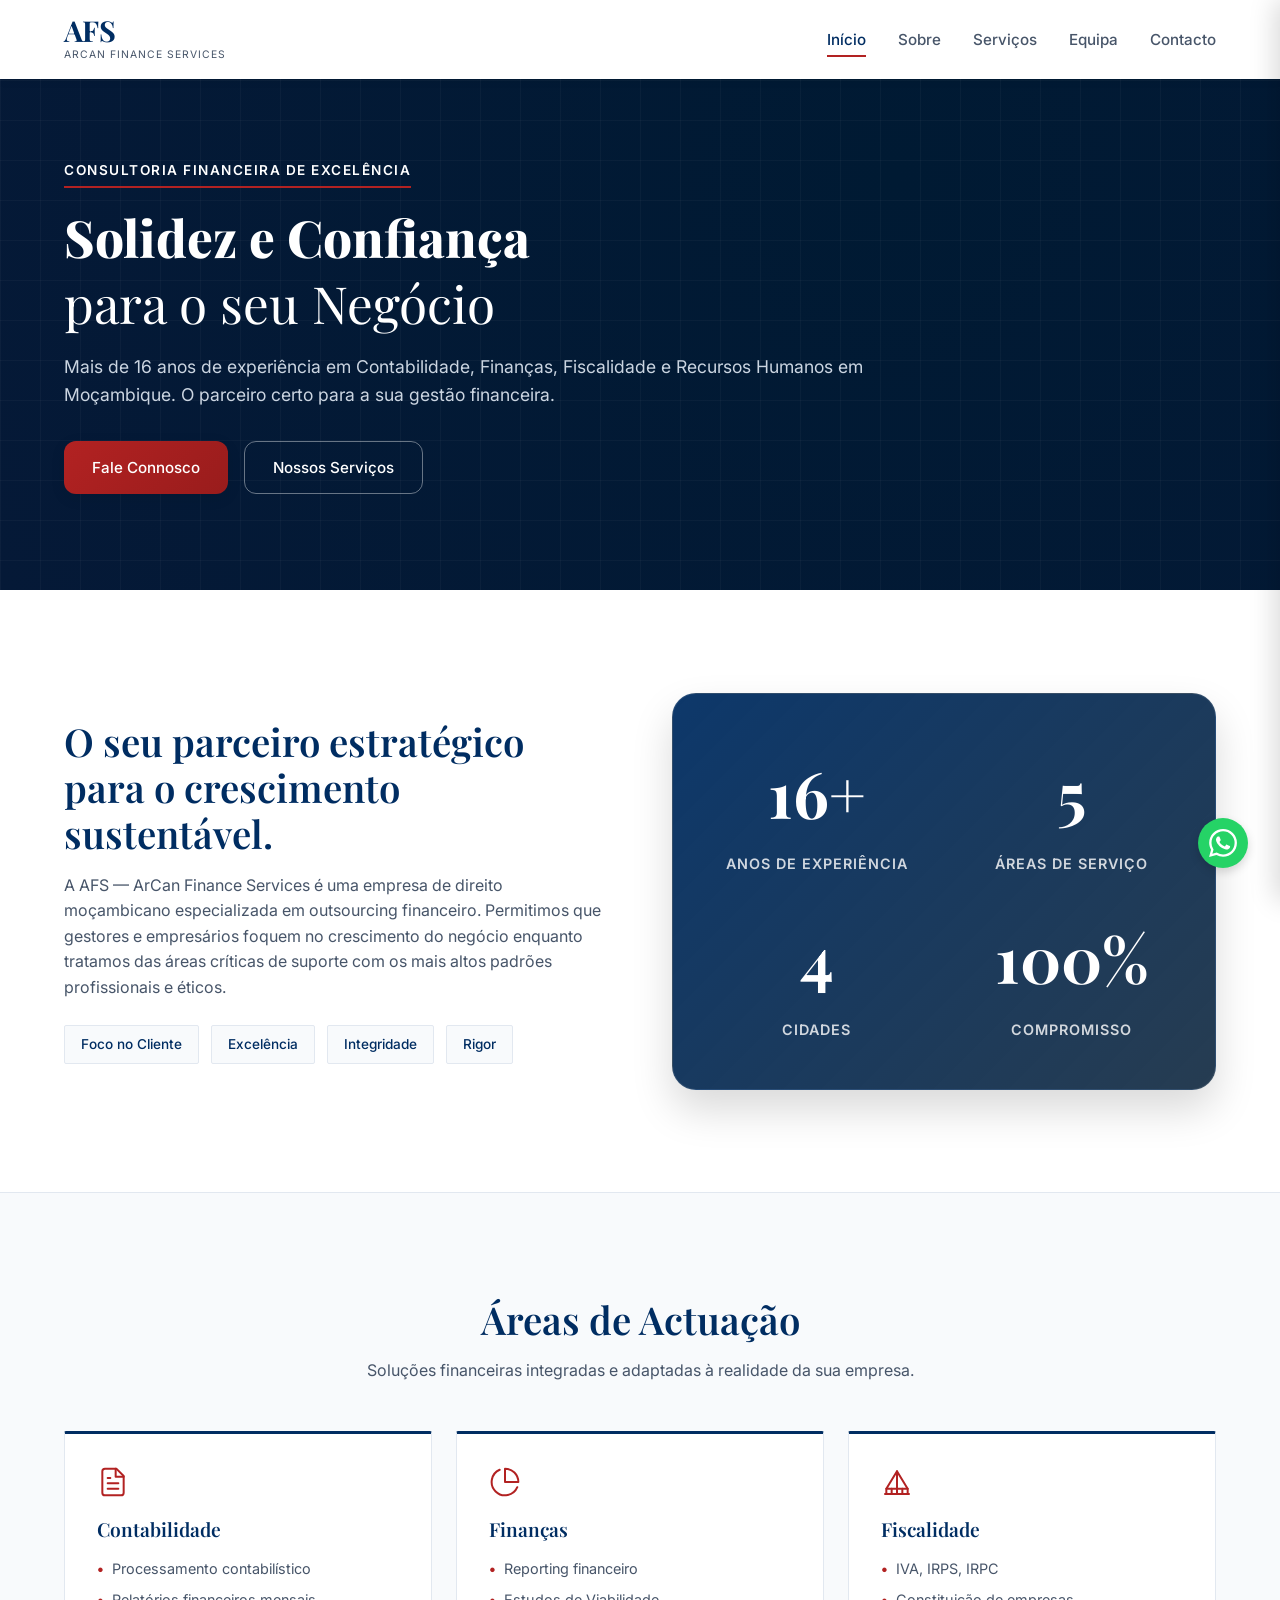
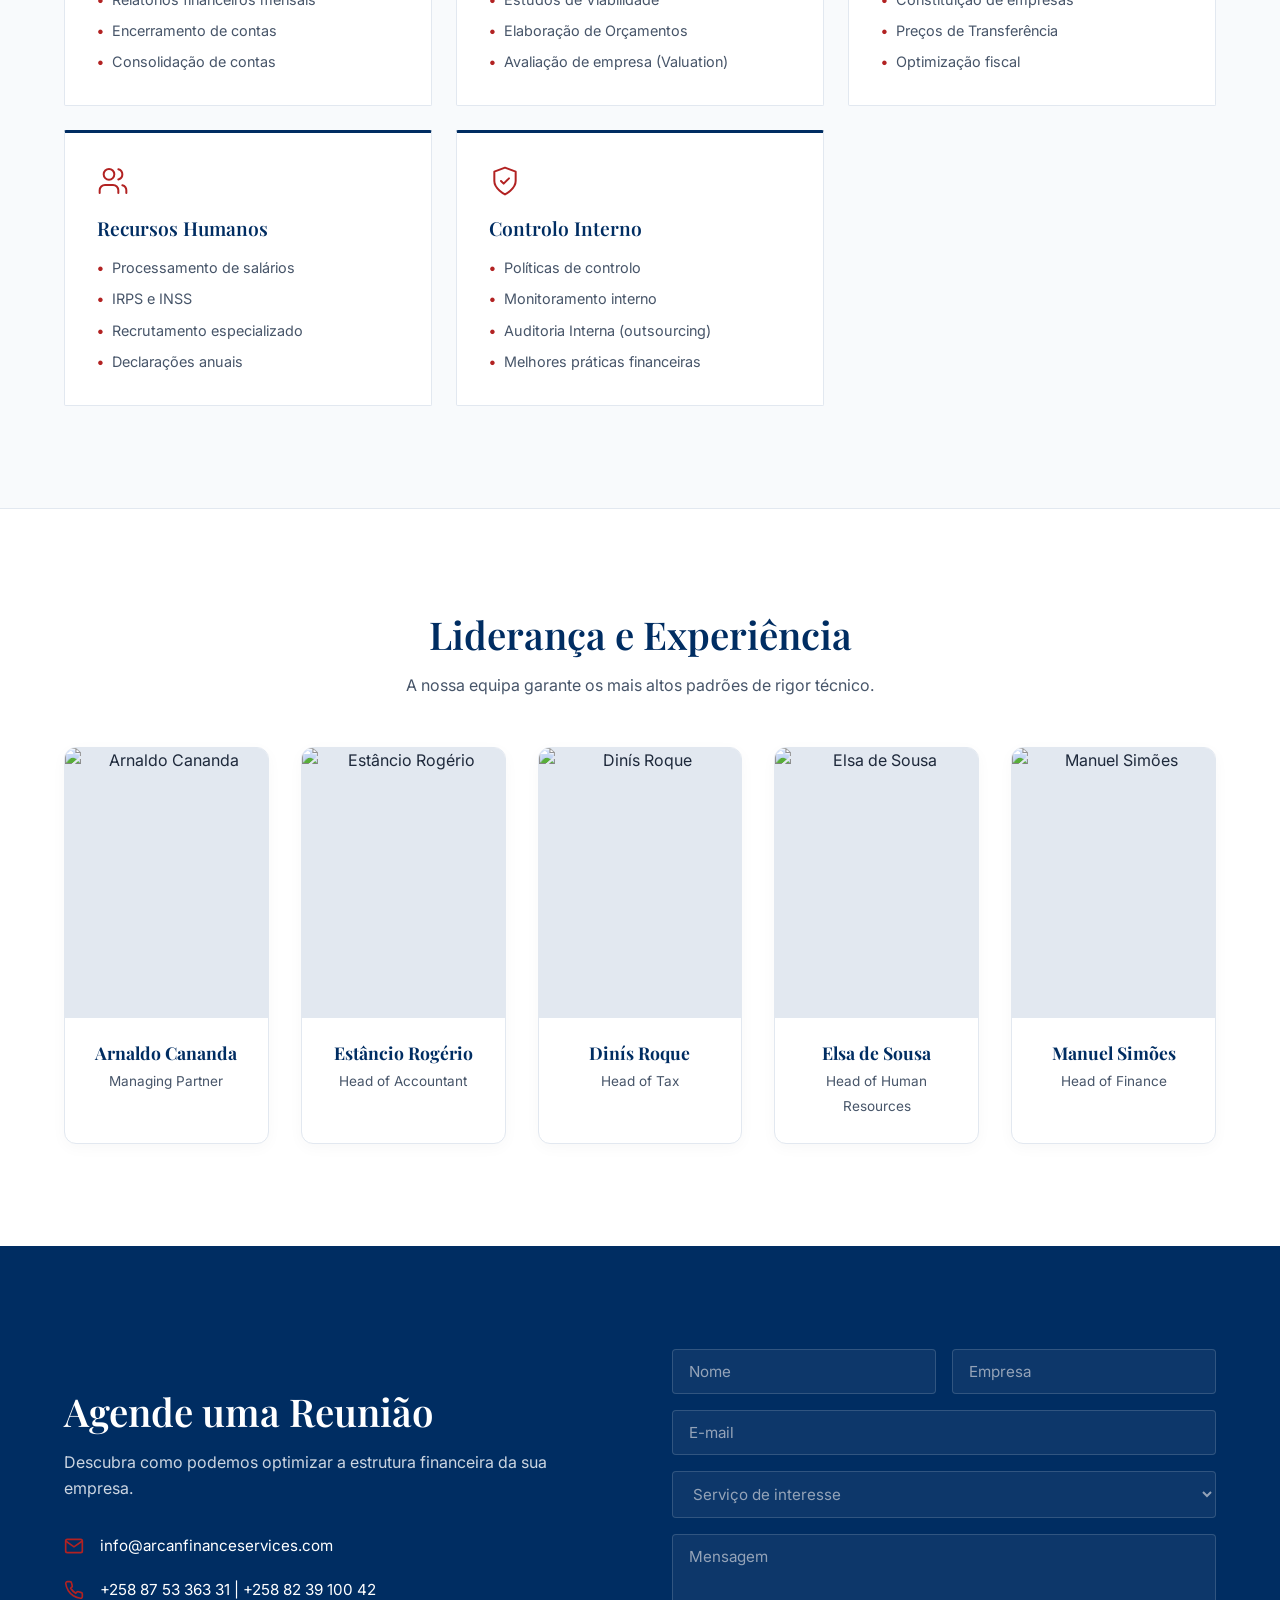
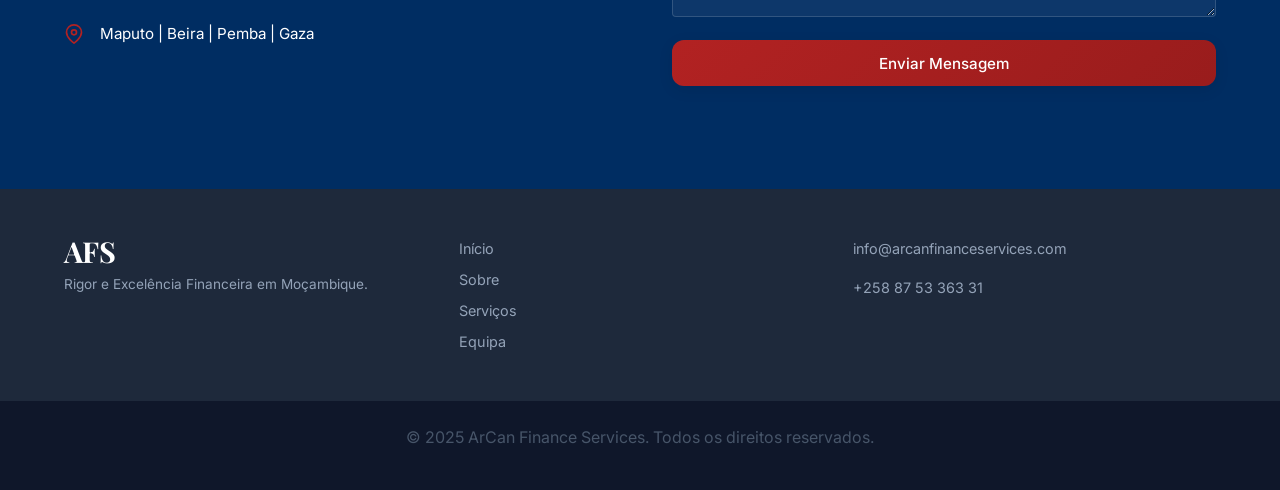
==== index.html @ 804c2b2e "fix: force Vercel cache refresh and fix stats contrast" ====
<!DOCTYPE html>
<html lang="pt-PT">
<head>
    <meta charset="UTF-8">
    <meta name="viewport" content="width=device-width, initial-scale=1.0">
    <title>AFS - ArCan Finance Services | Consultoria Financeira</title>
    <meta name="description" content="A AFS — ArCan Finance Services é uma empresa especializada em outsourcing financeiro, contabilidade, fiscalidade e RH em Moçambique.">
    
    <!-- Google Fonts -->
    <link rel="preconnect" href="https://fonts.googleapis.com">
    <link rel="preconnect" href="https://fonts.gstatic.com" crossorigin>
    <link href="https://fonts.googleapis.com/css2?family=Inter:wght@300;400;500;600&family=Playfair+Display:wght@600;700;800&display=swap" rel="stylesheet">
    
    <!-- CSS -->
    <link rel="stylesheet" href="styles.css?v=2.1">
</head>
<body>
    <!-- Navigation -->
    <header class="navbar" id="navbar">
        <div class="nav-container">
            <div class="logo">
                <span class="logo-bold">AFS</span>
                <span class="logo-sub">ArCan Finance Services</span>
            </div>
            
            <nav class="desktop-nav">
                <a href="#inicio" class="nav-link active">Início</a>
                <a href="#sobre" class="nav-link">Sobre</a>
                <a href="#servicos" class="nav-link">Serviços</a>
                <a href="#equipa" class="nav-link">Equipa</a>
                <a href="#contacto" class="nav-link">Contacto</a>
            </nav>

            <button class="hamburger" id="hamburger" aria-label="Menu">
                <span class="line"></span>
                <span class="line"></span>
                <span class="line"></span>
            </button>
        </div>
    </header>

    <!-- Mobile Nav Backdrop -->
    <div class="mobile-nav-backdrop" id="mobile-nav-backdrop"></div>

    <!-- Mobile Nav Overlay -->
    <div class="mobile-nav" id="mobile-nav">
        <div class="mobile-nav-header">
            <div class="user-icon">
                <svg viewBox="0 0 24 24" fill="none" stroke="currentColor" stroke-width="1.5" width="24" height="24"><path d="M20 21v-2a4 4 0 0 0-4-4H8a4 4 0 0 0-4 4v2"/><circle cx="12" cy="7" r="4"/></svg>
            </div>
            <button class="close-menu" id="close-menu" aria-label="Close menu">
                <svg viewBox="0 0 24 24" fill="none" stroke="currentColor" stroke-width="1.5" width="24" height="24"><line x1="18" y1="6" x2="6" y2="18"/><line x1="6" y1="6" x2="18" y2="18"/></svg>
            </button>
        </div>
        <nav class="mobile-links">
            <a href="#inicio" class="mobile-link">Início</a>
            <a href="#sobre" class="mobile-link">Sobre</a>
            <a href="#servicos" class="mobile-link">Serviços</a>
            <a href="#equipa" class="mobile-link">Equipa</a>
            <a href="#contacto" class="mobile-link">Contacto</a>
        </nav>
    </div>

    <main>
        <!-- Section 1: Hero -->
        <section id="inicio" class="hero section-dark">
            <div class="hero-pattern"></div>
            <div class="container hero-container">
                <div class="hero-content">
                    <span class="overline animate-fade-up delay-1">Consultoria Financeira de Excelência</span>
                    <h1 class="animate-fade-up delay-2"><span class="fw-bold">Solidez e Confiança</span><br>para o seu Negócio</h1>
                    <p class="hero-subtext animate-fade-up delay-3">Mais de 16 anos de experiência em Contabilidade, Finanças, Fiscalidade e Recursos Humanos em Moçambique. O parceiro certo para a sua gestão financeira.</p>
                    <div class="hero-ctas animate-fade-up delay-4">
                        <a href="#contacto" class="btn btn-primary">Fale Connosco</a>
                        <a href="#servicos" class="btn btn-secondary">Nossos Serviços</a>
                    </div>
                </div>
            </div>
        </section>

        <!-- Section 2: Sobre & Stats -->
        <section id="sobre" class="sobre section-light">
            <div class="container">
                <div class="sobre-grid">
                    <div class="sobre-text fade-in">
                        <h2>O seu parceiro estratégico para o crescimento sustentável.</h2>
                        <p>A AFS — ArCan Finance Services é uma empresa de direito moçambicano especializada em outsourcing financeiro. Permitimos que gestores e empresários foquem no crescimento do negócio enquanto tratamos das áreas críticas de suporte com os mais altos padrões profissionais e éticos.</p>
                        <div class="value-pillars">
                            <span class="pillar-chip">Foco no Cliente</span>
                            <span class="pillar-chip">Excelência</span>
                            <span class="pillar-chip">Integridade</span>
                            <span class="pillar-chip">Rigor</span>
                        </div>
                    </div>
                    <div class="stats-grid fade-in">
                        <div class="stat-item">
                            <span class="stat-number" data-target="16">0</span><span class="stat-plus">+</span>
                            <span class="stat-label">Anos de Experiência</span>
                        </div>
                        <div class="stat-item">
                            <span class="stat-number" data-target="5">0</span>
                            <span class="stat-label">Áreas de Serviço</span>
                        </div>
                        <div class="stat-item">
                            <span class="stat-number" data-target="4">0</span>
                            <span class="stat-label">Cidades</span>
                        </div>
                        <div class="stat-item">
                            <span class="stat-number" data-target="100">0</span><span class="stat-plus">%</span>
                            <span class="stat-label">Compromisso</span>
                        </div>
                    </div>
                </div>
            </div>
        </section>

        <!-- Section 3: Serviços -->
        <section id="servicos" class="servicos section-gray">
            <div class="container">
                <div class="section-header fade-in">
                    <h2>Áreas de Actuação</h2>
                    <p class="section-subtitle">Soluções financeiras integradas e adaptadas à realidade da sua empresa.</p>
                </div>
                
                <div class="services-grid">
                    <!-- Card 1 -->
                    <div class="corporate-card fade-in">
                        <div class="service-icon">
                            <svg xmlns="http://www.w3.org/2000/svg" width="32" height="32" viewBox="0 0 24 24" fill="none" stroke="currentColor" stroke-width="1.5" stroke-linecap="round" stroke-linejoin="round"><path d="M14.5 2H6a2 2 0 0 0-2 2v16a2 2 0 0 0 2 2h12a2 2 0 0 0 2-2V7.5L14.5 2z"/><polyline points="14 2 14 8 20 8"/><line x1="16" y1="13" x2="8" y2="13"/><line x1="16" y1="17" x2="8" y2="17"/><line x1="10" y1="9" x2="8" y2="9"/></svg>
                        </div>
                        <h3>Contabilidade</h3>
                        <ul>
                            <li>Processamento contabilístico</li>
                            <li>Relatórios financeiros mensais</li>
                            <li>Encerramento de contas</li>
                            <li>Consolidação de contas</li>
                        </ul>
                    </div>
                    
                    <!-- Card 2 -->
                    <div class="corporate-card fade-in">
                        <div class="service-icon">
                            <svg xmlns="http://www.w3.org/2000/svg" width="32" height="32" viewBox="0 0 24 24" fill="none" stroke="currentColor" stroke-width="1.5" stroke-linecap="round" stroke-linejoin="round"><path d="M21.21 15.89A10 10 0 1 1 8 2.83"/><path d="M22 12A10 10 0 0 0 12 2v10z"/></svg>
                        </div>
                        <h3>Finanças</h3>
                        <ul>
                            <li>Reporting financeiro</li>
                            <li>Estudos de Viabilidade</li>
                            <li>Elaboração de Orçamentos</li>
                            <li>Avaliação de empresa (Valuation)</li>
                        </ul>
                    </div>

                    <!-- Card 3 -->
                    <div class="corporate-card fade-in">
                        <div class="service-icon">
                            <svg xmlns="http://www.w3.org/2000/svg" width="32" height="32" viewBox="0 0 24 24" fill="none" stroke="currentColor" stroke-width="1.5" stroke-linecap="round" stroke-linejoin="round"><path d="M3 21h18"/><path d="M4 21v-4"/><path d="M20 21v-4"/><path d="M8 21v-4"/><path d="M12 21v-4"/><path d="M16 21v-4"/><polygon points="12 4 4 17 20 17"/><path d="M12 4v13"/></svg>
                        </div>
                        <h3>Fiscalidade</h3>
                        <ul>
                            <li>IVA, IRPS, IRPC</li>
                            <li>Constituição de empresas</li>
                            <li>Preços de Transferência</li>
                            <li>Optimização fiscal</li>
                        </ul>
                    </div>

                    <!-- Card 4 -->
                    <div class="corporate-card fade-in">
                        <div class="service-icon">
                            <svg xmlns="http://www.w3.org/2000/svg" width="32" height="32" viewBox="0 0 24 24" fill="none" stroke="currentColor" stroke-width="1.5" stroke-linecap="round" stroke-linejoin="round"><path d="M16 21v-2a4 4 0 0 0-4-4H6a4 4 0 0 0-4 4v2"/><circle cx="9" cy="7" r="4"/><path d="M22 21v-2a4 4 0 0 0-3-3.87"/><path d="M16 3.13a4 4 0 0 1 0 7.75"/></svg>
                        </div>
                        <h3>Recursos Humanos</h3>
                        <ul>
                            <li>Processamento de salários</li>
                            <li>IRPS e INSS</li>
                            <li>Recrutamento especializado</li>
                            <li>Declarações anuais</li>
                        </ul>
                    </div>

                    <!-- Card 5 -->
                    <div class="corporate-card fade-in">
                        <div class="service-icon">
                            <svg xmlns="http://www.w3.org/2000/svg" width="32" height="32" viewBox="0 0 24 24" fill="none" stroke="currentColor" stroke-width="1.5" stroke-linecap="round" stroke-linejoin="round"><path d="M12 22s8-4 8-10V5l-8-3-8 3v7c0 6 8 10 8 10"/><path d="m9 12 2 2 4-4"/></svg>
                        </div>
                        <h3>Controlo Interno</h3>
                        <ul>
                            <li>Políticas de controlo</li>
                            <li>Monitoramento interno</li>
                            <li>Auditoria Interna (outsourcing)</li>
                            <li>Melhores práticas financeiras</li>
                        </ul>
                    </div>
                </div>
            </div>
        </section>

        <!-- Section 4: Nossa Equipa & Metodologia -->
        <section id="equipa" class="equipa section-light">
            <div class="container">
                <div class="section-header fade-in">
                    <h2>Liderança e Experiência</h2>
                    <p class="section-subtitle">A nossa equipa garante os mais altos padrões de rigor técnico.</p>
                </div>
                
                <div class="team-grid">
                    <div class="team-card fade-in">
                        <div class="team-img-wrapper">
                            <img src="https://images.unsplash.com/photo-1560250097-0b93528c311a?auto=format&fit=crop&q=80&w=400&h=500" alt="Arnaldo Cananda">
                        </div>
                        <div class="team-info">
                            <h4>Arnaldo Cananda</h4>
                            <span class="role">Managing Partner</span>
                        </div>
                    </div>
                    <div class="team-card fade-in">
                        <div class="team-img-wrapper">
                            <img src="https://images.unsplash.com/photo-1573496359142-b8d87734a5a2?auto=format&fit=crop&q=80&w=400&h=500" alt="Estâncio Rogério">
                        </div>
                        <div class="team-info">
                            <h4>Estâncio Rogério</h4>
                            <span class="role">Head of Accountant</span>
                        </div>
                    </div>
                    <div class="team-card fade-in">
                        <div class="team-img-wrapper">
                            <img src="https://images.unsplash.com/photo-1556157382-97eda2d62296?auto=format&fit=crop&q=80&w=400&h=500" alt="Dinís Roque">
                        </div>
                        <div class="team-info">
                            <h4>Dinís Roque</h4>
                            <span class="role">Head of Tax</span>
                        </div>
                    </div>
                    <div class="team-card fade-in">
                        <div class="team-img-wrapper">
                            <img src="https://images.unsplash.com/photo-1573497019940-1c28c88b4f3e?auto=format&fit=crop&q=80&w=400&h=500" alt="Elsa de Sousa">
                        </div>
                        <div class="team-info">
                            <h4>Elsa de Sousa</h4>
                            <span class="role">Head of Human Resources</span>
                        </div>
                    </div>
                    <div class="team-card fade-in">
                        <div class="team-img-wrapper">
                            <img src="https://images.unsplash.com/photo-1507003211169-0a1dd7228f2d?auto=format&fit=crop&q=80&w=400&h=500" alt="Manuel Simões">
                        </div>
                        <div class="team-info">
                            <h4>Manuel Simões</h4>
                            <span class="role">Head of Finance</span>
                        </div>
                    </div>
                </div>
            </div>
        </section>

        <!-- Section 5: Contacto -->
        <section id="contacto" class="contacto section-dark">
            <div class="container contact-split">
                <div class="contact-info fade-in">
                    <h2>Agende uma Reunião</h2>
                    <p>Descubra como podemos optimizar a estrutura financeira da sua empresa.</p>
                    
                    <ul class="contact-details">
                        <li>
                            <svg viewBox="0 0 24 24" fill="none" stroke="currentColor" stroke-width="2"><path d="M4 4h16c1.1 0 2 .9 2 2v12c0 1.1-.9 2-2 2H4c-1.1 0-2-.9-2-2V6c0-1.1.9-2 2-2z"></path><polyline points="22,6 12,13 2,6"></polyline></svg>
                            <a href="mailto:info@arcanfinanceservices.com">info@arcanfinanceservices.com</a>
                        </li>
                        <li>
                            <svg viewBox="0 0 24 24" fill="none" stroke="currentColor" stroke-width="2"><path d="M22 16.92v3a2 2 0 0 1-2.18 2 19.79 19.79 0 0 1-8.63-3.07 19.5 19.5 0 0 1-6-6 19.79 19.79 0 0 1-3.07-8.67A2 2 0 0 1 4.11 2h3a2 2 0 0 1 2 1.72 12.84 12.84 0 0 0 .7 2.81 2 2 0 0 1-.45 2.11L8.09 9.91a16 16 0 0 0 6 6l1.27-1.27a2 2 0 0 1 2.11-.45 12.84 12.84 0 0 0 2.81.7A2 2 0 0 1 22 16.92z"></path></svg>
                            <span>+258 87 53 363 31 | +258 82 39 100 42</span>
                        </li>
                        <li>
                            <svg viewBox="0 0 24 24" fill="none" stroke="currentColor" stroke-width="2"><path d="M21 10c0 7-9 13-9 13s-9-6-9-13a9 9 0 0 1 18 0z"></path><circle cx="12" cy="10" r="3"></circle></svg>
                            <span>Maputo | Beira | Pemba | Gaza</span>
                        </li>
                    </ul>
                </div>

                <div class="contact-form-container fade-in">
                    <form id="contactForm" class="contact-form">
                        <div class="form-row">
                            <div class="form-group">
                                <input type="text" id="name" placeholder="Nome" required>
                            </div>
                            <div class="form-group">
                                <input type="text" id="company" placeholder="Empresa">
                            </div>
                        </div>
                        <div class="form-group">
                            <input type="email" id="email" placeholder="E-mail" required>
                        </div>
                        <div class="form-group">
                            <select id="service" required>
                                <option value="" disabled selected>Serviço de interesse</option>
                                <option value="contabilidade">Contabilidade</option>
                                <option value="financas">Finanças</option>
                                <option value="fiscalidade">Fiscalidade</option>
                                <option value="rh">Recursos Humanos</option>
                                <option value="controlo">Controlo Interno</option>
                            </select>
                        </div>
                        <div class="form-group">
                            <textarea id="message" rows="3" placeholder="Mensagem" required></textarea>
                        </div>
                        <button type="submit" class="btn btn-primary submit-btn">Enviar Mensagem</button>
                        <div class="form-success" id="formSuccess">Mensagem enviada com sucesso.</div>
                    </form>
                </div>
            </div>
        </section>
    </main>

    <!-- Footer -->
    <footer>
        <div class="footer-top">
            <div class="container footer-grid">
                <div class="footer-brand">
                    <div class="logo">
                        <span class="logo-bold">AFS</span>
                    </div>
                    <p class="tagline">Rigor e Excelência Financeira em Moçambique.</p>
                </div>
                <div class="footer-links">
                    <a href="#inicio">Início</a>
                    <a href="#sobre">Sobre</a>
                    <a href="#servicos">Serviços</a>
                    <a href="#equipa">Equipa</a>
                </div>
                <div class="footer-contact">
                    <p>info@arcanfinanceservices.com</p>
                    <p>+258 87 53 363 31</p>
                </div>
            </div>
        </div>
        <div class="footer-bottom">
            <div class="container">
                <p>&copy; 2025 ArCan Finance Services. Todos os direitos reservados.</p>
            </div>
        </div>
    </footer>

    <!-- Floating Elements (Kept minimal) -->
    <a href="https://wa.me/258875336331" class="floating-whatsapp" target="_blank" aria-label="WhatsApp">
        <svg xmlns="http://www.w3.org/2000/svg" width="32" height="32" viewBox="0 0 24 24" fill="white" stroke="white" stroke-width="0" stroke-linecap="round" stroke-linejoin="round"><path d="M17.472 14.382c-.297-.149-1.758-.867-2.03-.967-.273-.099-.471-.148-.67.15-.197.297-.767.966-.94 1.164-.173.199-.347.223-.644.075-.297-.15-1.255-.463-2.39-1.475-.888-.788-1.487-1.761-1.66-2.059-.173-.297-.018-.458.13-.606.134-.133.298-.347.446-.52.149-.174.198-.298.298-.497.099-.198.05-.371-.025-.52-.075-.149-.669-1.612-.916-2.207-.242-.579-.487-.5-.669-.51a12.8 12.8 0 0 0-.57-.01c-.198 0-.52.074-.792.372-.272.297-1.04 1.016-1.04 2.479 0 1.462 1.065 2.875 1.213 3.074.149.198 2.096 3.2 5.077 4.487.709.306 1.262.489 1.694.625.712.227 1.36.195 1.871.118.571-.085 1.758-.719 2.006-1.413.248-.694.248-1.289.173-1.413-.074-.124-.272-.198-.57-.347m-5.421 7.403h-.004a9.87 9.87 0 0 1-5.031-1.378l-.361-.214-3.741.982.998-3.648-.235-.374a9.86 9.86 0 0 1-1.51-5.26c.001-5.45 4.436-9.884 9.888-9.884 2.64 0 5.122 1.03 6.988 2.898a9.825 9.825 0 0 1 2.893 6.994c-.003 5.45-4.437 9.884-9.885 9.884m8.413-18.297A11.815 11.815 0 0 0 12.05 0C5.495 0 .16 5.335.157 11.892c0 2.096.547 4.142 1.588 5.945L.057 24l6.305-1.654a11.882 11.882 0 0 0 5.683 1.448h.005c6.554 0 11.89-5.335 11.893-11.893a11.821 11.821 0 0 0-3.48-8.413Z"/></svg>
    </a>

    <!-- JS -->
    <script src="script.js?v=2.1"></script>
</body>
</html>
---- styles.css ----
:root {
    /* Corporate Brand Colors */
    --c-navy: #002D62;      /* Deep corporate navy */
    --c-navy-light: #003B80;
    --c-red: #B22222;       /* Deeper, more traditional red (Firebrick) */
    --c-red-hover: #8B0000;
    --c-white: #FFFFFF;
    --c-gray-light: #F8FAFC;
    --c-gray-mid: #E2E8F0;
    --c-gray-text: #475569;
    --c-charcoal: #1E293B;  /* Softer black for text */
    
    /* Typography */
    --font-heading: 'Playfair Display', serif; /* Classic, trustworthy */
    --font-body: 'Inter', sans-serif;
    
    /* Z-Index */
    --z-nav: 1000;
    --z-mobile-nav: 1001;
    --z-floating: 900;
    
    /* Transitions */
    --transition-smooth: all 0.3s ease-in-out;
}

/* ==========================================================================
   RESET & BASE
   ========================================================================== */
*, *::before, *::after {
    box-sizing: border-box;
    margin: 0;
    padding: 0;
}

html {
    scroll-behavior: smooth;
    font-size: 16px;
}

body {
    font-family: var(--font-body);
    color: var(--c-charcoal);
    background-color: var(--c-white);
    line-height: 1.6;
    overflow-x: hidden;
}

a {
    text-decoration: none;
    color: inherit;
    transition: var(--transition-smooth);
}

ul {
    list-style: none;
}

img, svg {
    max-width: 100%;
    display: block;
}

/* ==========================================================================
   TYPOGRAPHY
   ========================================================================== */
h1, h2, h3, h4, h5, h6 {
    font-family: var(--font-heading);
    line-height: 1.2;
    margin-bottom: 1rem;
    color: var(--c-navy);
}

.section-dark h1, .section-dark h2, .section-dark h3, .section-dark h4 {
    color: var(--c-white);
}

h1 {
    font-size: clamp(2rem, 4vw, 3.5rem);
    font-weight: 400; /* Lighter by default for elegant contrast */
    line-height: 1.2;
}

.hero h1 {
    line-height: 1.3;
}

.fw-bold {
    font-weight: 800;
}

h2 {
    font-size: clamp(1.75rem, 3vw, 2.5rem);
    font-weight: 600;
}

h3 {
    font-size: clamp(1.25rem, 2vw, 1.5rem);
    font-weight: 600;
}

p {
    font-size: 1rem;
    color: var(--c-gray-text);
    margin-bottom: 1rem;
}

.section-dark p {
    color: #CBD5E1;
}

.overline {
    display: inline-block;
    text-transform: uppercase;
    font-size: 0.85rem;
    letter-spacing: 1.5px;
    color: var(--c-white);
    font-weight: 600;
    margin-bottom: 1rem;
    font-family: var(--font-body);
    border-bottom: 2px solid var(--c-red);
    padding-bottom: 4px;
}

/* ==========================================================================
   LAYOUT UTILS
   ========================================================================== */
.container {
    width: 100%;
    max-width: 1200px;
    margin: 0 auto;
    padding: 0 1.5rem;
}

/* Reduced padding for more compact, corporate look */
section {
    padding: clamp(5rem, 8vw, 8rem) 0;
}

.section-dark {
    background-color: var(--c-navy);
    color: var(--c-white);
}

.section-light {
    background-color: var(--c-white);
}

.section-gray {
    background-color: var(--c-gray-light);
    border-top: 1px solid var(--c-gray-mid);
    border-bottom: 1px solid var(--c-gray-mid);
}

.section-header {
    text-align: center;
    margin-bottom: 3rem;
}

.section-subtitle {
    max-width: 600px;
    margin: 0 auto;
}

/* ==========================================================================
   BUTTONS
   ========================================================================== */
.btn {
    display: inline-flex;
    align-items: center;
    justify-content: center;
    padding: 0.85rem 1.75rem;
    font-weight: 500;
    border-radius: 12px;
    transition: all 0.4s cubic-bezier(0.16, 1, 0.3, 1);
    font-family: var(--font-body);
    text-align: center;
    cursor: pointer;
    font-size: 0.95rem;
    box-shadow: 0 4px 15px rgba(0, 0, 0, 0.08);
}

.btn-primary {
    background: linear-gradient(135deg, var(--c-red) 0%, #991c1c 100%);
    color: var(--c-white);
    border: none;
}

.btn-primary:hover {
    transform: translateY(-3px);
    box-shadow: 0 8px 25px rgba(178, 34, 34, 0.25);
    background: linear-gradient(135deg, #cc2929 0%, #801717 100%);
}

.btn-secondary {
    background-color: transparent;
    color: var(--c-white);
    border: 1px solid rgba(255, 255, 255, 0.4);
    box-shadow: none;
}

.btn-secondary:hover {
    background-color: rgba(255, 255, 255, 0.1);
    color: var(--c-white);
    border-color: var(--c-white);
    transform: translateY(-3px);
}

/* ==========================================================================
   NAVIGATION
   ========================================================================== */
.navbar {
    position: fixed;
    top: 0;
    left: 0;
    width: 100%;
    padding: 1rem 0;
    z-index: var(--z-nav);
    transition: var(--transition-smooth);
    background-color: var(--c-white);
    box-shadow: 0 2px 10px rgba(0,0,0,0.05);
}

.nav-container {
    display: flex;
    justify-content: space-between;
    align-items: center;
    max-width: 1200px;
    margin: 0 auto;
    padding: 0 1.5rem;
}

.logo {
    display: flex;
    flex-direction: column;
}

.logo-bold {
    font-family: var(--font-heading);
    font-size: 1.8rem;
    font-weight: 700;
    color: var(--c-navy);
    line-height: 1;
}

.logo-sub {
    font-size: 0.65rem;
    letter-spacing: 1px;
    text-transform: uppercase;
    color: var(--c-gray-text);
    font-family: var(--font-body);
    margin-top: 2px;
}

.desktop-nav {
    display: none;
}

@media (min-width: 992px) {
    .desktop-nav {
        display: flex;
        gap: 2rem;
    }
    
    .nav-link {
        color: var(--c-gray-text);
        font-weight: 500;
        font-size: 0.95rem;
        position: relative;
    }
    
    .nav-link:hover, .nav-link.active {
        color: var(--c-navy);
    }
    
    .nav-link::after {
        content: '';
        position: absolute;
        bottom: -5px;
        left: 0;
        width: 0;
        height: 2px;
        background-color: var(--c-red);
        transition: width 0.3s ease;
    }
    
    .nav-link.active::after, .nav-link:hover::after {
        width: 100%;
    }
}

.hamburger {
    display: flex;
    flex-direction: column;
    justify-content: space-between;
    width: 25px;
    height: 18px;
    background: transparent;
    border: none;
    z-index: calc(var(--z-mobile-nav) + 2);
    cursor: pointer;
}

@media (min-width: 992px) {
    .hamburger { display: none; }
}

.hamburger .line {
    width: 100%;
    height: 2px;
    background-color: var(--c-navy);
    transition: var(--transition-smooth);
}

.hamburger.active .line {
    background-color: var(--c-white);
}
.hamburger.active .line:nth-child(1) { transform: translateY(8px) rotate(45deg); }
.hamburger.active .line:nth-child(2) { opacity: 0; }
.hamburger.active .line:nth-child(3) { transform: translateY(-8px) rotate(-45deg); }

.mobile-nav-backdrop {
    position: fixed;
    top: 0;
    left: 0;
    width: 100%;
    height: 100vh;
    background-color: rgba(0, 0, 0, 0.5);
    z-index: calc(var(--z-mobile-nav) - 1);
    opacity: 0;
    visibility: hidden;
    transition: all 0.3s ease;
}

.mobile-nav-backdrop.open {
    opacity: 1;
    visibility: visible;
}

.mobile-nav {
    position: fixed;
    top: 0;
    right: 0;
    left: auto;
    width: 80%;
    max-width: 350px;
    height: 100vh;
    background-color: var(--c-white);
    z-index: var(--z-mobile-nav);
    display: flex;
    flex-direction: column;
    justify-content: flex-start;
    align-items: flex-start;
    transform: translateX(100%);
    transition: transform 0.4s ease-in-out;
    box-shadow: -5px 0 25px rgba(0,0,0,0.15);
}

.mobile-nav.open {
    transform: translateX(0);
}

.mobile-nav-header {
    width: 100%;
    display: flex;
    justify-content: space-between;
    align-items: center;
    padding: 1.5rem;
    border-bottom: 1px solid var(--c-gray-mid);
}

.user-icon {
    color: var(--c-gray-text);
}

.close-menu {
    background: none;
    border: none;
    color: var(--c-navy);
    cursor: pointer;
    display: flex;
    align-items: center;
    justify-content: center;
}

.mobile-links {
    display: flex;
    flex-direction: column;
    align-items: flex-start;
    gap: 0;
    width: 100%;
}

.mobile-link {
    width: 100%;
    padding: 1.5rem;
    color: var(--c-navy);
    font-size: 1.1rem;
    font-family: var(--font-body);
    font-weight: 600;
    border-bottom: 1px solid var(--c-gray-mid);
    transition: background-color 0.2s ease;
}

.mobile-link:hover {
    background-color: var(--c-gray-light);
}

/* ==========================================================================
   HERO SECTION
   ========================================================================== */
.hero {
    position: relative;
    padding-top: calc(80px + clamp(4rem, 6vw, 6rem)); /* More breathing room */
    padding-bottom: clamp(4rem, 8vw, 6rem);
    background: radial-gradient(circle at 70% 30%, #001A33 0%, #051937 100%);
    min-height: auto;
    overflow: hidden;
}

.hero-pattern {
    position: absolute;
    top: 0;
    left: 0;
    width: 100%;
    height: 100%;
    background-image: 
        linear-gradient(rgba(255, 255, 255, 0.03) 1px, transparent 1px),
        linear-gradient(90deg, rgba(255, 255, 255, 0.03) 1px, transparent 1px);
    background-size: 40px 40px;
    z-index: 1;
}

.hero-container {
    display: flex;
    align-items: center;
    position: relative;
    z-index: 2;
}

.hero-content {
    max-width: 800px;
}

@media (max-width: 768px) {
    .hero-content {
        padding: 0 1rem;
        text-align: center;
        margin: 0 auto;
    }
    .hero-ctas {
        justify-content: center;
    }
}

.hero-subtext {
    font-size: 1.1rem;
    margin-bottom: 2rem;
}

.hero-ctas {
    display: flex;
    gap: 1rem;
    flex-wrap: wrap;
}

/* ==========================================================================
   SOBRE E ESTATÍSTICAS
   ========================================================================== */
.sobre-grid {
    display: grid;
    grid-template-columns: 1fr;
    gap: 3rem;
}

@media (min-width: 992px) {
    .sobre-grid {
        grid-template-columns: 1fr 1fr;
        gap: 4rem;
        align-items: center;
    }
}

.value-pillars {
    display: flex;
    flex-wrap: wrap;
    gap: 0.75rem;
    margin-top: 1.5rem;
}

.pillar-chip {
    background-color: var(--c-gray-light);
    color: var(--c-navy);
    padding: 0.5rem 1rem;
    border-radius: 2px;
    font-size: 0.85rem;
    font-weight: 500;
    border: 1px solid var(--c-gray-mid);
}

.stats-grid {
    display: grid;
    grid-template-columns: repeat(2, 1fr);
    gap: 2rem;
    background: linear-gradient(135deg, rgba(0, 45, 98, 0.95), rgba(0, 26, 51, 0.85));
    backdrop-filter: blur(16px);
    -webkit-backdrop-filter: blur(16px);
    padding: 3rem 2rem;
    border-radius: 24px;
    border: 1px solid rgba(255, 255, 255, 0.1);
    box-shadow: 0 20px 40px rgba(0,0,0,0.15);
}

.stat-item {
    text-align: center;
}

.stat-number, .stat-plus {
    font-family: var(--font-heading);
    font-size: clamp(2.5rem, 5vw, 4rem);
    font-weight: 700;
    color: var(--c-white);
    display: inline-block;
}

.stat-label {
    display: block;
    font-size: 0.9rem;
    font-weight: 600;
    color: rgba(255, 255, 255, 0.8);
    text-transform: uppercase;
    letter-spacing: 1px;
    margin-top: 0.5rem;
}

/* ==========================================================================
   SERVIÇOS
   ========================================================================== */
.services-grid {
    display: grid;
    grid-template-columns: 1fr;
    gap: 1.5rem;
}

@media (min-width: 768px) {
    .services-grid {
        grid-template-columns: repeat(2, 1fr);
    }
}

@media (min-width: 1024px) {
    .services-grid {
        grid-template-columns: repeat(3, 1fr);
    }
}

.corporate-card {
    background-color: var(--c-white);
    border: 1px solid var(--c-gray-mid);
    padding: 2rem;
    border-top: 3px solid var(--c-navy);
    border-radius: 2px;
    transition: transform 0.2s ease, box-shadow 0.2s ease;
}

.corporate-card:hover {
    transform: translateY(-3px);
    box-shadow: 0 5px 15px rgba(0,0,0,0.05);
}

.service-icon {
    width: 32px;
    height: 32px;
    color: var(--c-red);
    margin-bottom: 1.25rem;
}

.corporate-card h3 {
    margin-bottom: 1rem;
    font-size: 1.2rem;
}

.corporate-card ul {
    display: flex;
    flex-direction: column;
    gap: 0.5rem;
}

.corporate-card li {
    font-size: 0.9rem;
    color: var(--c-gray-text);
    display: flex;
    align-items: flex-start;
}

.corporate-card li::before {
    content: '•';
    color: var(--c-red);
    margin-right: 0.5rem;
    font-weight: bold;
}

/* ==========================================================================
   EQUIPA
   ========================================================================== */
.team-grid {
    display: flex;
    flex-wrap: wrap;
    justify-content: center;
    gap: 2rem;
}

.team-card {
    background-color: var(--c-white);
    border: 1px solid var(--c-gray-mid);
    border-radius: 12px;
    text-align: center;
    flex: 1 1 200px;
    max-width: 250px;
    overflow: hidden;
    box-shadow: 0 4px 15px rgba(0,0,0,0.03);
    transition: transform 0.3s ease, box-shadow 0.3s ease;
}

.team-card:hover {
    transform: translateY(-5px);
    box-shadow: 0 10px 25px rgba(0,0,0,0.08);
}

.team-img-wrapper {
    width: 100%;
    aspect-ratio: 3/4;
    overflow: hidden;
    background-color: var(--c-gray-mid);
}

.team-img-wrapper img {
    width: 100%;
    height: 100%;
    object-fit: cover;
    transition: transform 0.5s ease;
}

.team-card:hover .team-img-wrapper img {
    transform: scale(1.05);
}

.team-info {
    padding: 1.5rem;
}

.team-card h4 {
    margin-bottom: 0.25rem;
    font-size: 1.1rem;
}

.team-card .role {
    color: var(--c-gray-text);
    font-size: 0.85rem;
}

/* ==========================================================================
   CONTACTO
   ========================================================================== */
.contact-split {
    display: grid;
    grid-template-columns: 1fr;
    gap: 3rem;
}

@media (min-width: 992px) {
    .contact-split {
        grid-template-columns: 1fr 1fr;
        gap: 4rem;
        align-items: center;
    }
}

.contact-details {
    margin-top: 2rem;
    display: flex;
    flex-direction: column;
    gap: 1.25rem;
}

.contact-details li {
    display: flex;
    align-items: center;
    gap: 1rem;
    color: var(--c-white);
    font-size: 0.95rem;
}

.contact-details svg {
    width: 20px;
    height: 20px;
    color: var(--c-red);
    flex-shrink: 0;
}

.contact-form-container {
    background-color: transparent;
    padding: 0;
}

.form-group {
    margin-bottom: 1rem;
}

.form-row {
    display: flex;
    gap: 1rem;
}

.form-row .form-group {
    flex: 1;
}

@media (max-width: 576px) {
    .form-row {
        flex-direction: column;
        gap: 0;
    }
}

input, select, textarea {
    width: 100%;
    padding: 0.75rem 1rem;
    border: 1px solid rgba(255, 255, 255, 0.15);
    border-radius: 4px;
    font-family: var(--font-body);
    font-size: 0.95rem;
    background-color: rgba(255, 255, 255, 0.05);
    color: var(--c-white);
    transition: all 0.3s ease;
}

input::placeholder, textarea::placeholder {
    color: #94A3B8;
}

select {
    color: #94A3B8;
}
select option {
    background-color: var(--c-navy);
    color: var(--c-white);
}

input:focus, select:focus, textarea:focus {
    outline: none;
    border-color: var(--c-red);
    background-color: rgba(255, 255, 255, 0.1);
}

.submit-btn {
    width: 100%;
}

.form-success {
    display: none;
    margin-top: 1rem;
    padding: 0.75rem;
    background-color: #E6F4EA;
    color: #1E8E3E;
    border-radius: 2px;
    font-size: 0.9rem;
    text-align: center;
}

/* ==========================================================================
   FOOTER
   ========================================================================== */
footer {
    background-color: var(--c-charcoal);
    color: var(--c-white);
}

.footer-top {
    padding: 3rem 0;
}

.footer-grid {
    display: grid;
    grid-template-columns: 1fr;
    gap: 2rem;
}

@media (min-width: 768px) {
    .footer-grid {
        grid-template-columns: repeat(3, 1fr);
    }
}

.footer-brand .logo-bold {
    color: var(--c-white);
}

.footer-brand .tagline {
    color: #94A3B8;
    font-size: 0.85rem;
    margin-top: 0.5rem;
}

.footer-links {
    display: flex;
    flex-direction: column;
    gap: 0.5rem;
}

.footer-links a, .footer-contact p {
    color: #94A3B8;
    font-size: 0.9rem;
}

.footer-links a:hover {
    color: var(--c-white);
}

.footer-bottom {
    background-color: #0F172A;
    padding: 1.5rem 0;
    text-align: center;
    font-size: 0.8rem;
    color: #64748B;
}

/* ==========================================================================
   FLOATING WHATSAPP
   ========================================================================== */
.floating-whatsapp {
    position: fixed;
    bottom: 2rem;
    right: 2rem;
    width: 50px;
    height: 50px;
    background-color: #25D366;
    border-radius: 50%;
    display: flex;
    justify-content: center;
    align-items: center;
    box-shadow: 0 4px 10px rgba(0,0,0,0.15);
    z-index: var(--z-floating);
    transition: transform 0.2s ease;
}

.floating-whatsapp svg {
    width: 28px;
    height: 28px;
}

.floating-whatsapp:hover {
    transform: scale(1.05);
}

/* ==========================================================================
   SIMPLE ANIMATIONS
   ========================================================================== */
@media (prefers-reduced-motion: no-preference) {
    .fade-in {
        opacity: 0;
        transform: translateY(20px);
        transition: opacity 0.6s ease-out, transform 0.6s ease-out;
    }
    
    .fade-in.in-view {
        opacity: 1;
        transform: translateY(0);
    }

    @keyframes fadeInUp {
        0% { opacity: 0; transform: translateY(30px); }
        100% { opacity: 1; transform: translateY(0); }
    }

    .animate-fade-up {
        opacity: 0;
        animation: fadeInUp 0.8s cubic-bezier(0.16, 1, 0.3, 1) forwards;
    }

    .delay-1 { animation-delay: 0.1s; }
    .delay-2 { animation-delay: 0.3s; }
    .delay-3 { animation-delay: 0.5s; }
    .delay-4 { animation-delay: 0.7s; }
}
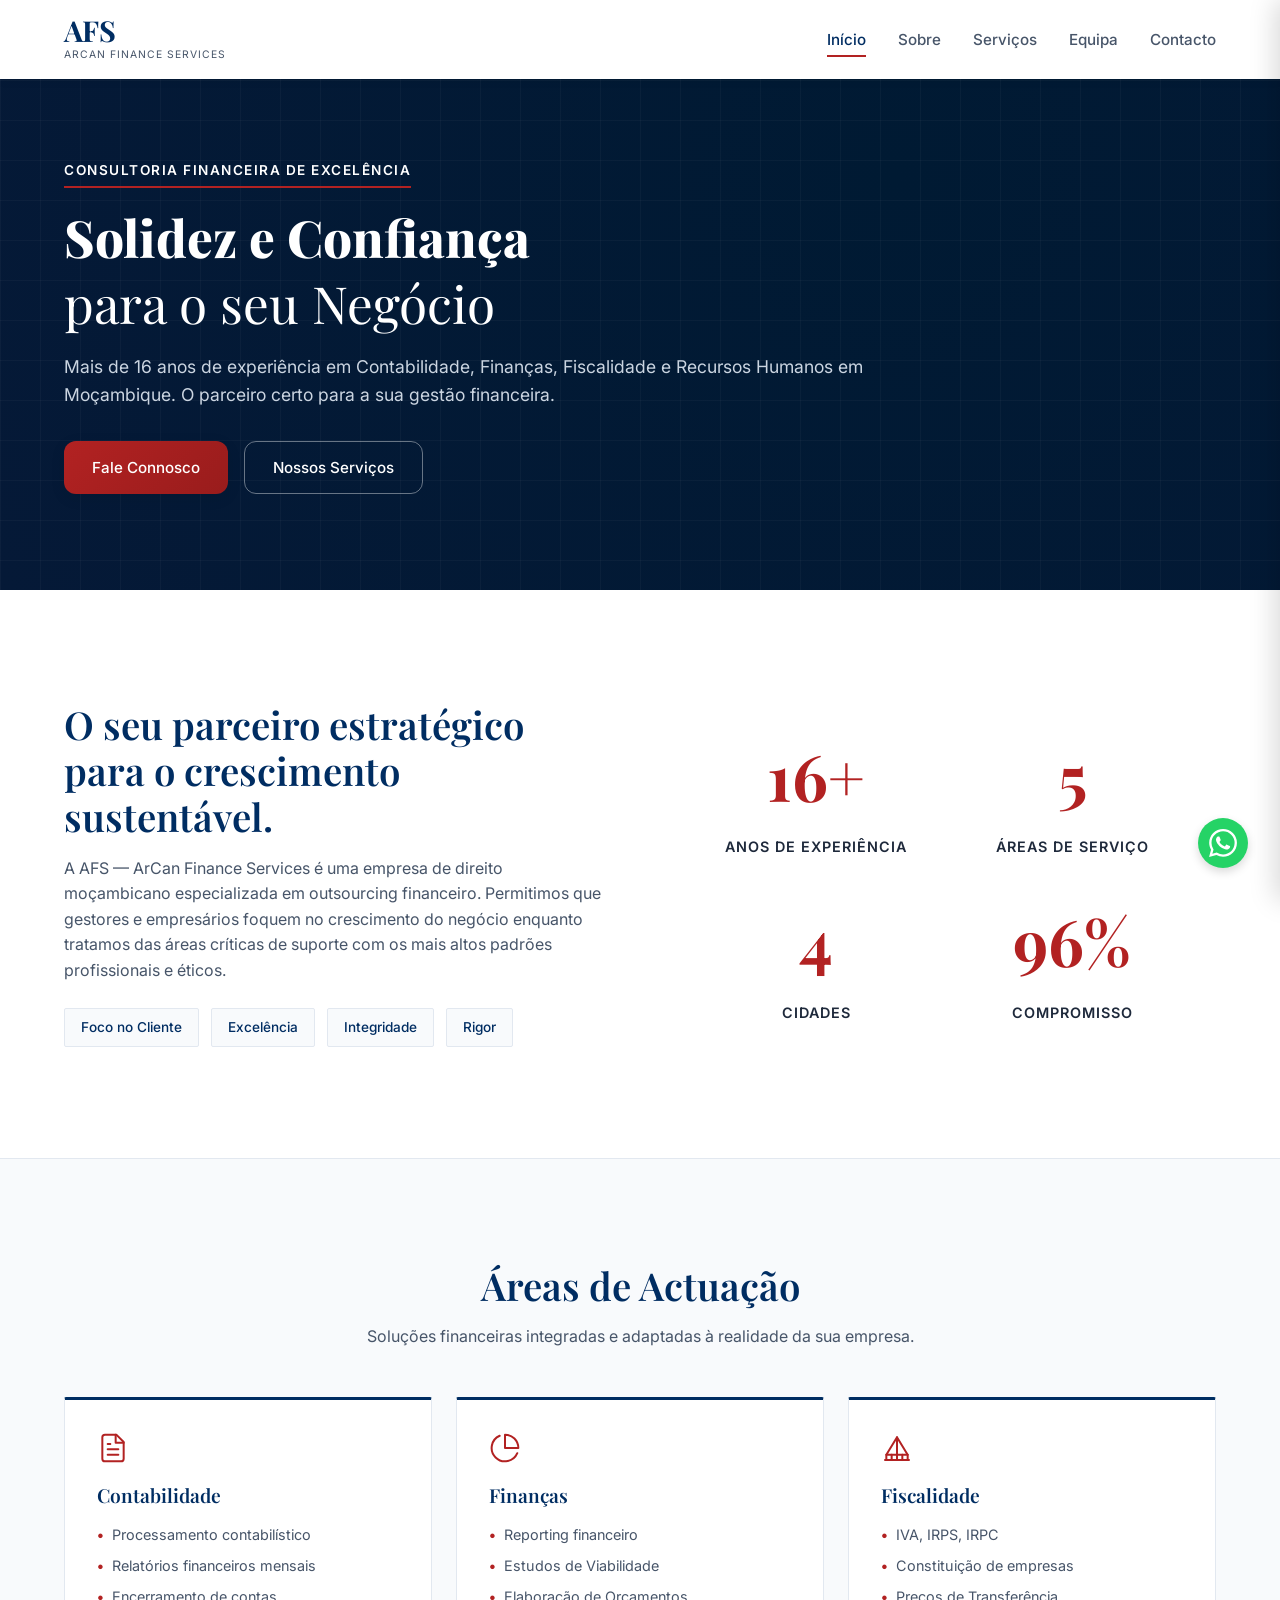
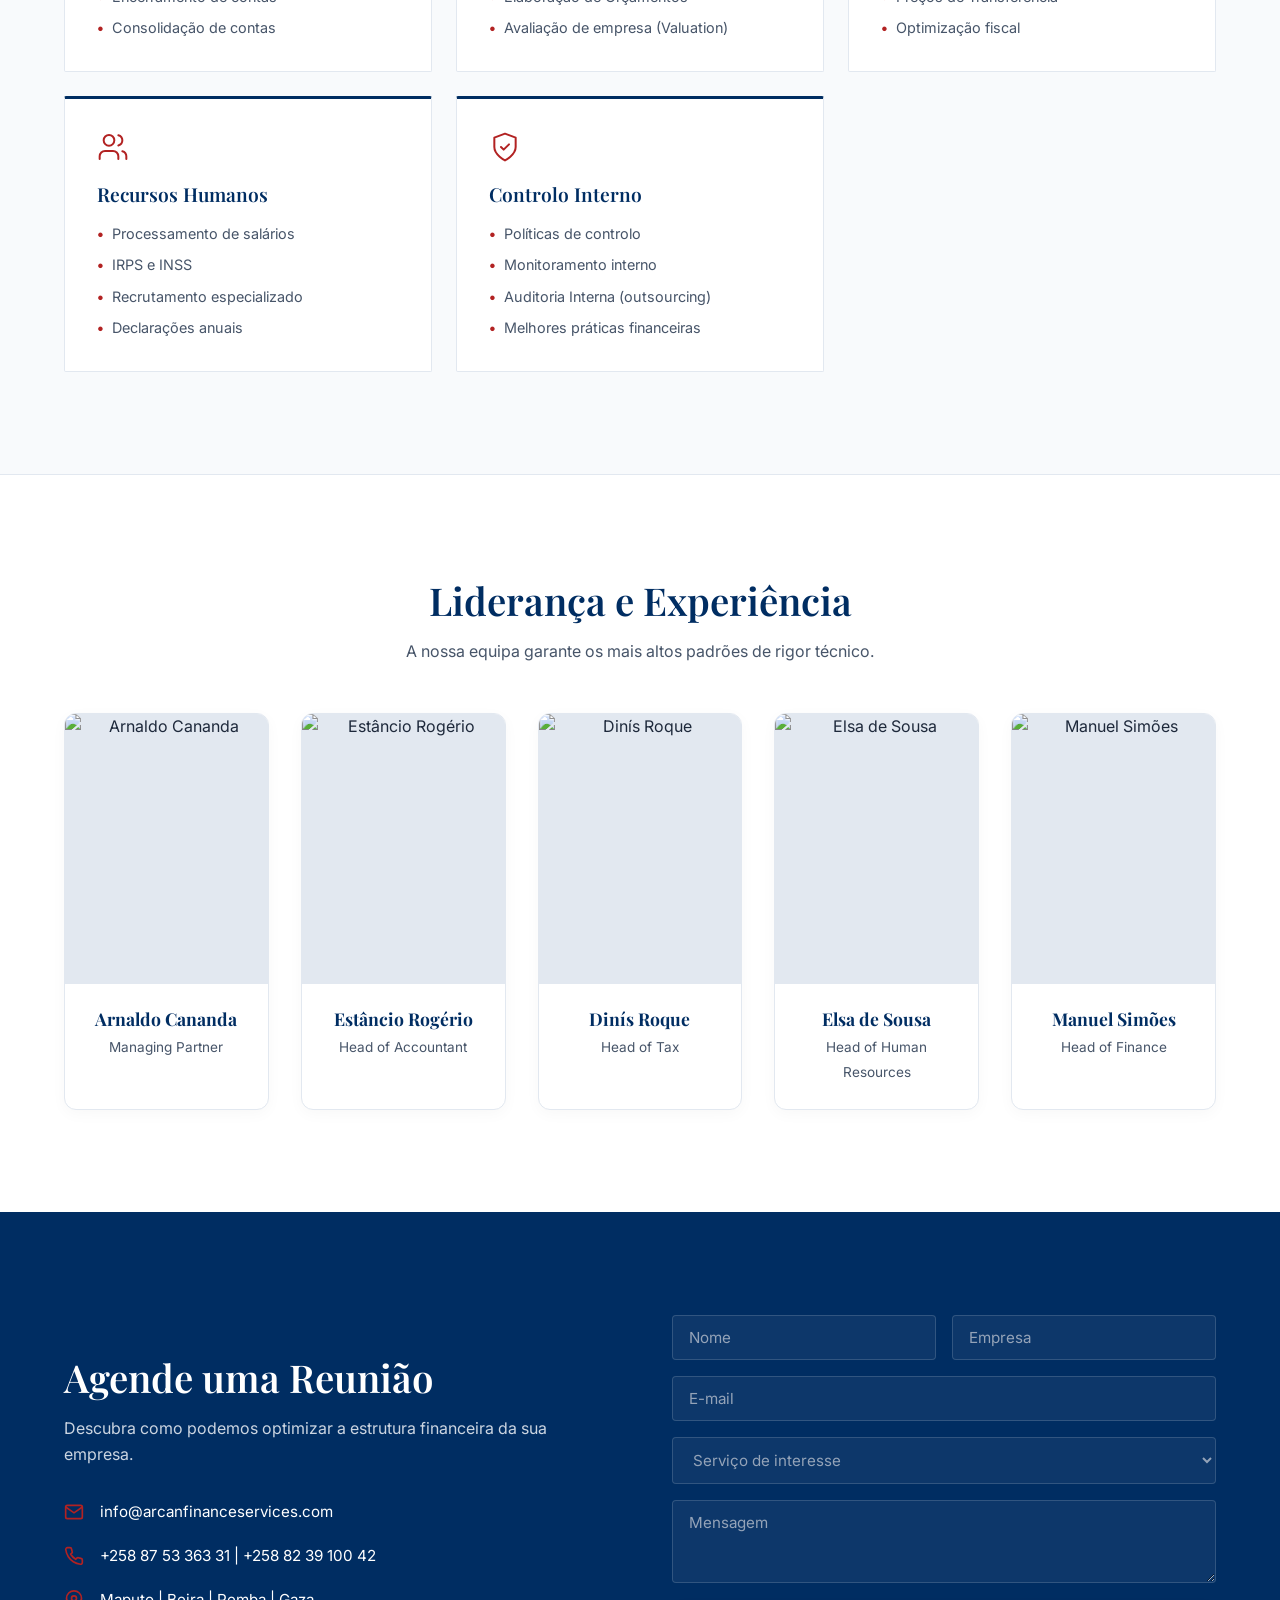
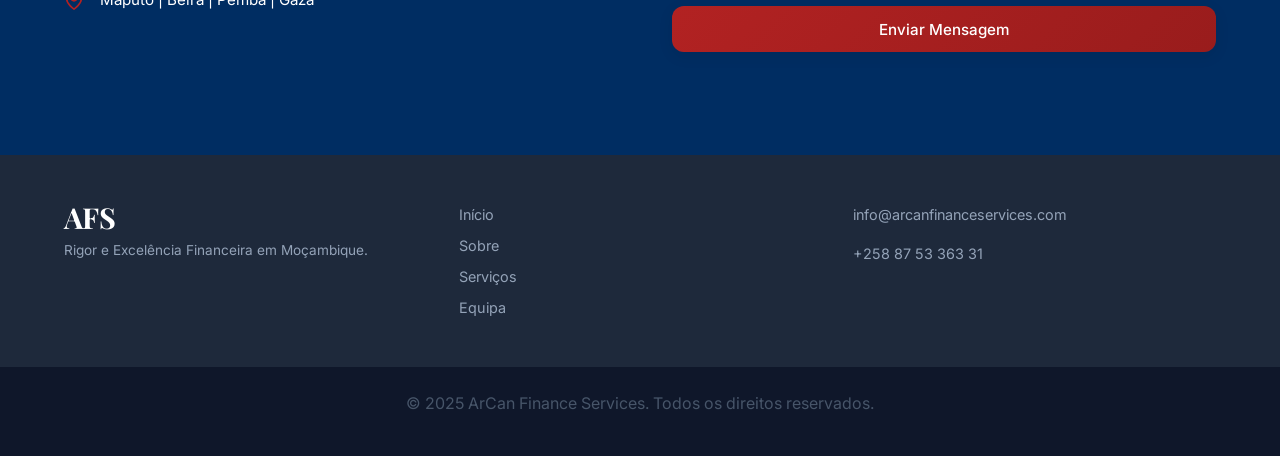
==== commit c716449b: "fix: rename assets to bypass vercel cache and update stats grid styles" ====
--- a/index.html
+++ b/index.html
@@ -12,7 +12,7 @@
     <link href="https://fonts.googleapis.com/css2?family=Inter:wght@300;400;500;600&family=Playfair+Display:wght@600;700;800&display=swap" rel="stylesheet">
     
     <!-- CSS -->
-    <link rel="stylesheet" href="styles.css?v=2.1">
+    <link rel="stylesheet" href="styles-main.css">
 </head>
 <body>
     <!-- Navigation -->
@@ -346,6 +346,6 @@
     </a>
 
     <!-- JS -->
-    <script src="script.js?v=2.1"></script>
+    <script src="script-main.js"></script>
 </body>
 </html>
--- a/styles-main.css
+++ b/styles-main.css
@@ -0,0 +1,879 @@
+:root {
+    /* Corporate Brand Colors */
+    --c-navy: #002D62;      /* Deep corporate navy */
+    --c-navy-light: #003B80;
+    --c-red: #B22222;       /* Deeper, more traditional red (Firebrick) */
+    --c-red-hover: #8B0000;
+    --c-white: #FFFFFF;
+    --c-gray-light: #F8FAFC;
+    --c-gray-mid: #E2E8F0;
+    --c-gray-text: #475569;
+    --c-charcoal: #1E293B;  /* Softer black for text */
+    
+    /* Typography */
+    --font-heading: 'Playfair Display', serif; /* Classic, trustworthy */
+    --font-body: 'Inter', sans-serif;
+    
+    /* Z-Index */
+    --z-nav: 1000;
+    --z-mobile-nav: 1001;
+    --z-floating: 900;
+    
+    /* Transitions */
+    --transition-smooth: all 0.3s ease-in-out;
+}
+
+/* ==========================================================================
+   RESET & BASE
+   ========================================================================== */
+*, *::before, *::after {
+    box-sizing: border-box;
+    margin: 0;
+    padding: 0;
+}
+
+html {
+    scroll-behavior: smooth;
+    font-size: 16px;
+}
+
+body {
+    font-family: var(--font-body);
+    color: var(--c-charcoal);
+    background-color: var(--c-white);
+    line-height: 1.6;
+    overflow-x: hidden;
+}
+
+a {
+    text-decoration: none;
+    color: inherit;
+    transition: var(--transition-smooth);
+}
+
+ul {
+    list-style: none;
+}
+
+img, svg {
+    max-width: 100%;
+    display: block;
+}
+
+/* ==========================================================================
+   TYPOGRAPHY
+   ========================================================================== */
+h1, h2, h3, h4, h5, h6 {
+    font-family: var(--font-heading);
+    line-height: 1.2;
+    margin-bottom: 1rem;
+    color: var(--c-navy);
+}
+
+.section-dark h1, .section-dark h2, .section-dark h3, .section-dark h4 {
+    color: var(--c-white);
+}
+
+h1 {
+    font-size: clamp(2rem, 4vw, 3.5rem);
+    font-weight: 400; /* Lighter by default for elegant contrast */
+    line-height: 1.2;
+}
+
+.hero h1 {
+    line-height: 1.3;
+}
+
+.fw-bold {
+    font-weight: 800;
+}
+
+h2 {
+    font-size: clamp(1.75rem, 3vw, 2.5rem);
+    font-weight: 600;
+}
+
+h3 {
+    font-size: clamp(1.25rem, 2vw, 1.5rem);
+    font-weight: 600;
+}
+
+p {
+    font-size: 1rem;
+    color: var(--c-gray-text);
+    margin-bottom: 1rem;
+}
+
+.section-dark p {
+    color: #CBD5E1;
+}
+
+.overline {
+    display: inline-block;
+    text-transform: uppercase;
+    font-size: 0.85rem;
+    letter-spacing: 1.5px;
+    color: var(--c-white);
+    font-weight: 600;
+    margin-bottom: 1rem;
+    font-family: var(--font-body);
+    border-bottom: 2px solid var(--c-red);
+    padding-bottom: 4px;
+}
+
+/* ==========================================================================
+   LAYOUT UTILS
+   ========================================================================== */
+.container {
+    width: 100%;
+    max-width: 1200px;
+    margin: 0 auto;
+    padding: 0 1.5rem;
+}
+
+/* Reduced padding for more compact, corporate look */
+section {
+    padding: clamp(5rem, 8vw, 8rem) 0;
+}
+
+.section-dark {
+    background-color: var(--c-navy);
+    color: var(--c-white);
+}
+
+.section-light {
+    background-color: var(--c-white);
+}
+
+.section-gray {
+    background-color: var(--c-gray-light);
+    border-top: 1px solid var(--c-gray-mid);
+    border-bottom: 1px solid var(--c-gray-mid);
+}
+
+.section-header {
+    text-align: center;
+    margin-bottom: 3rem;
+}
+
+.section-subtitle {
+    max-width: 600px;
+    margin: 0 auto;
+}
+
+/* ==========================================================================
+   BUTTONS
+   ========================================================================== */
+.btn {
+    display: inline-flex;
+    align-items: center;
+    justify-content: center;
+    padding: 0.85rem 1.75rem;
+    font-weight: 500;
+    border-radius: 12px;
+    transition: all 0.4s cubic-bezier(0.16, 1, 0.3, 1);
+    font-family: var(--font-body);
+    text-align: center;
+    cursor: pointer;
+    font-size: 0.95rem;
+    box-shadow: 0 4px 15px rgba(0, 0, 0, 0.08);
+}
+
+.btn-primary {
+    background: linear-gradient(135deg, var(--c-red) 0%, #991c1c 100%);
+    color: var(--c-white);
+    border: none;
+}
+
+.btn-primary:hover {
+    transform: translateY(-3px);
+    box-shadow: 0 8px 25px rgba(178, 34, 34, 0.25);
+    background: linear-gradient(135deg, #cc2929 0%, #801717 100%);
+}
+
+.btn-secondary {
+    background-color: transparent;
+    color: var(--c-white);
+    border: 1px solid rgba(255, 255, 255, 0.4);
+    box-shadow: none;
+}
+
+.btn-secondary:hover {
+    background-color: rgba(255, 255, 255, 0.1);
+    color: var(--c-white);
+    border-color: var(--c-white);
+    transform: translateY(-3px);
+}
+
+/* ==========================================================================
+   NAVIGATION
+   ========================================================================== */
+.navbar {
+    position: fixed;
+    top: 0;
+    left: 0;
+    width: 100%;
+    padding: 1rem 0;
+    z-index: var(--z-nav);
+    transition: var(--transition-smooth);
+    background-color: var(--c-white);
+    box-shadow: 0 2px 10px rgba(0,0,0,0.05);
+}
+
+.nav-container {
+    display: flex;
+    justify-content: space-between;
+    align-items: center;
+    max-width: 1200px;
+    margin: 0 auto;
+    padding: 0 1.5rem;
+}
+
+.logo {
+    display: flex;
+    flex-direction: column;
+}
+
+.logo-bold {
+    font-family: var(--font-heading);
+    font-size: 1.8rem;
+    font-weight: 700;
+    color: var(--c-navy);
+    line-height: 1;
+}
+
+.logo-sub {
+    font-size: 0.65rem;
+    letter-spacing: 1px;
+    text-transform: uppercase;
+    color: var(--c-gray-text);
+    font-family: var(--font-body);
+    margin-top: 2px;
+}
+
+.desktop-nav {
+    display: none;
+}
+
+@media (min-width: 992px) {
+    .desktop-nav {
+        display: flex;
+        gap: 2rem;
+    }
+    
+    .nav-link {
+        color: var(--c-gray-text);
+        font-weight: 500;
+        font-size: 0.95rem;
+        position: relative;
+    }
+    
+    .nav-link:hover, .nav-link.active {
+        color: var(--c-navy);
+    }
+    
+    .nav-link::after {
+        content: '';
+        position: absolute;
+        bottom: -5px;
+        left: 0;
+        width: 0;
+        height: 2px;
+        background-color: var(--c-red);
+        transition: width 0.3s ease;
+    }
+    
+    .nav-link.active::after, .nav-link:hover::after {
+        width: 100%;
+    }
+}
+
+.hamburger {
+    display: flex;
+    flex-direction: column;
+    justify-content: space-between;
+    width: 25px;
+    height: 18px;
+    background: transparent;
+    border: none;
+    z-index: calc(var(--z-mobile-nav) + 2);
+    cursor: pointer;
+}
+
+@media (min-width: 992px) {
+    .hamburger { display: none; }
+}
+
+.hamburger .line {
+    width: 100%;
+    height: 2px;
+    background-color: var(--c-navy);
+    transition: var(--transition-smooth);
+}
+
+.hamburger.active .line {
+    background-color: var(--c-white);
+}
+.hamburger.active .line:nth-child(1) { transform: translateY(8px) rotate(45deg); }
+.hamburger.active .line:nth-child(2) { opacity: 0; }
+.hamburger.active .line:nth-child(3) { transform: translateY(-8px) rotate(-45deg); }
+
+.mobile-nav-backdrop {
+    position: fixed;
+    top: 0;
+    left: 0;
+    width: 100%;
+    height: 100vh;
+    background-color: rgba(0, 0, 0, 0.5);
+    z-index: calc(var(--z-mobile-nav) - 1);
+    opacity: 0;
+    visibility: hidden;
+    transition: all 0.3s ease;
+}
+
+.mobile-nav-backdrop.open {
+    opacity: 1;
+    visibility: visible;
+}
+
+.mobile-nav {
+    position: fixed;
+    top: 0;
+    right: 0;
+    left: auto;
+    width: 80%;
+    max-width: 350px;
+    height: 100vh;
+    background-color: var(--c-white);
+    z-index: var(--z-mobile-nav);
+    display: flex;
+    flex-direction: column;
+    justify-content: flex-start;
+    align-items: flex-start;
+    transform: translateX(100%);
+    transition: transform 0.4s ease-in-out;
+    box-shadow: -5px 0 25px rgba(0,0,0,0.15);
+}
+
+.mobile-nav.open {
+    transform: translateX(0);
+}
+
+.mobile-nav-header {
+    width: 100%;
+    display: flex;
+    justify-content: space-between;
+    align-items: center;
+    padding: 1.5rem;
+    border-bottom: 1px solid var(--c-gray-mid);
+}
+
+.user-icon {
+    color: var(--c-gray-text);
+}
+
+.close-menu {
+    background: none;
+    border: none;
+    color: var(--c-navy);
+    cursor: pointer;
+    display: flex;
+    align-items: center;
+    justify-content: center;
+}
+
+.mobile-links {
+    display: flex;
+    flex-direction: column;
+    align-items: flex-start;
+    gap: 0;
+    width: 100%;
+}
+
+.mobile-link {
+    width: 100%;
+    padding: 1.5rem;
+    color: var(--c-navy);
+    font-size: 1.1rem;
+    font-family: var(--font-body);
+    font-weight: 600;
+    border-bottom: 1px solid var(--c-gray-mid);
+    transition: background-color 0.2s ease;
+}
+
+.mobile-link:hover {
+    background-color: var(--c-gray-light);
+}
+
+/* ==========================================================================
+   HERO SECTION
+   ========================================================================== */
+.hero {
+    position: relative;
+    padding-top: calc(80px + clamp(4rem, 6vw, 6rem)); /* More breathing room */
+    padding-bottom: clamp(4rem, 8vw, 6rem);
+    background: radial-gradient(circle at 70% 30%, #001A33 0%, #051937 100%);
+    min-height: auto;
+    overflow: hidden;
+}
+
+.hero-pattern {
+    position: absolute;
+    top: 0;
+    left: 0;
+    width: 100%;
+    height: 100%;
+    background-image: 
+        linear-gradient(rgba(255, 255, 255, 0.03) 1px, transparent 1px),
+        linear-gradient(90deg, rgba(255, 255, 255, 0.03) 1px, transparent 1px);
+    background-size: 40px 40px;
+    z-index: 1;
+}
+
+.hero-container {
+    display: flex;
+    align-items: center;
+    position: relative;
+    z-index: 2;
+}
+
+.hero-content {
+    max-width: 800px;
+}
+
+@media (max-width: 768px) {
+    .hero-content {
+        padding: 0 1rem;
+        text-align: center;
+        margin: 0 auto;
+    }
+    .hero-ctas {
+        justify-content: center;
+    }
+}
+
+.hero-subtext {
+    font-size: 1.1rem;
+    margin-bottom: 2rem;
+}
+
+.hero-ctas {
+    display: flex;
+    gap: 1rem;
+    flex-wrap: wrap;
+}
+
+/* ==========================================================================
+   SOBRE E ESTATÍSTICAS
+   ========================================================================== */
+.sobre-grid {
+    display: grid;
+    grid-template-columns: 1fr;
+    gap: 3rem;
+}
+
+@media (min-width: 992px) {
+    .sobre-grid {
+        grid-template-columns: 1fr 1fr;
+        gap: 4rem;
+        align-items: center;
+    }
+}
+
+.value-pillars {
+    display: flex;
+    flex-wrap: wrap;
+    gap: 0.75rem;
+    margin-top: 1.5rem;
+}
+
+.pillar-chip {
+    background-color: var(--c-gray-light);
+    color: var(--c-navy);
+    padding: 0.5rem 1rem;
+    border-radius: 2px;
+    font-size: 0.85rem;
+    font-weight: 500;
+    border: 1px solid var(--c-gray-mid);
+}
+
+.stats-grid {
+    display: grid;
+    grid-template-columns: repeat(2, 1fr);
+    gap: 2rem;
+    padding: 2rem;
+    border-radius: 2px;
+}
+
+.stat-item {
+    text-align: center;
+}
+
+.stat-number, .stat-plus {
+    font-family: var(--font-heading);
+    font-size: clamp(2.5rem, 5vw, 4rem);
+    font-weight: 700;
+    color: var(--c-red);
+    display: inline-block;
+}
+
+.stat-label {
+    display: block;
+    font-size: 0.9rem;
+    font-weight: 600;
+    color: var(--c-charcoal);
+    text-transform: uppercase;
+    letter-spacing: 1px;
+    margin-top: 0.5rem;
+}
+
+/* ==========================================================================
+   SERVIÇOS
+   ========================================================================== */
+.services-grid {
+    display: grid;
+    grid-template-columns: 1fr;
+    gap: 1.5rem;
+}
+
+@media (min-width: 768px) {
+    .services-grid {
+        grid-template-columns: repeat(2, 1fr);
+    }
+}
+
+@media (min-width: 1024px) {
+    .services-grid {
+        grid-template-columns: repeat(3, 1fr);
+    }
+}
+
+.corporate-card {
+    background-color: var(--c-white);
+    border: 1px solid var(--c-gray-mid);
+    padding: 2rem;
+    border-top: 3px solid var(--c-navy);
+    border-radius: 2px;
+    transition: transform 0.2s ease, box-shadow 0.2s ease;
+}
+
+.corporate-card:hover {
+    transform: translateY(-3px);
+    box-shadow: 0 5px 15px rgba(0,0,0,0.05);
+}
+
+.service-icon {
+    width: 32px;
+    height: 32px;
+    color: var(--c-red);
+    margin-bottom: 1.25rem;
+}
+
+.corporate-card h3 {
+    margin-bottom: 1rem;
+    font-size: 1.2rem;
+}
+
+.corporate-card ul {
+    display: flex;
+    flex-direction: column;
+    gap: 0.5rem;
+}
+
+.corporate-card li {
+    font-size: 0.9rem;
+    color: var(--c-gray-text);
+    display: flex;
+    align-items: flex-start;
+}
+
+.corporate-card li::before {
+    content: '•';
+    color: var(--c-red);
+    margin-right: 0.5rem;
+    font-weight: bold;
+}
+
+/* ==========================================================================
+   EQUIPA
+   ========================================================================== */
+.team-grid {
+    display: flex;
+    flex-wrap: wrap;
+    justify-content: center;
+    gap: 2rem;
+}
+
+.team-card {
+    background-color: var(--c-white);
+    border: 1px solid var(--c-gray-mid);
+    border-radius: 12px;
+    text-align: center;
+    flex: 1 1 200px;
+    max-width: 250px;
+    overflow: hidden;
+    box-shadow: 0 4px 15px rgba(0,0,0,0.03);
+    transition: transform 0.3s ease, box-shadow 0.3s ease;
+}
+
+.team-card:hover {
+    transform: translateY(-5px);
+    box-shadow: 0 10px 25px rgba(0,0,0,0.08);
+}
+
+.team-img-wrapper {
+    width: 100%;
+    aspect-ratio: 3/4;
+    overflow: hidden;
+    background-color: var(--c-gray-mid);
+}
+
+.team-img-wrapper img {
+    width: 100%;
+    height: 100%;
+    object-fit: cover;
+    transition: transform 0.5s ease;
+}
+
+.team-card:hover .team-img-wrapper img {
+    transform: scale(1.05);
+}
+
+.team-info {
+    padding: 1.5rem;
+}
+
+.team-card h4 {
+    margin-bottom: 0.25rem;
+    font-size: 1.1rem;
+}
+
+.team-card .role {
+    color: var(--c-gray-text);
+    font-size: 0.85rem;
+}
+
+/* ==========================================================================
+   CONTACTO
+   ========================================================================== */
+.contact-split {
+    display: grid;
+    grid-template-columns: 1fr;
+    gap: 3rem;
+}
+
+@media (min-width: 992px) {
+    .contact-split {
+        grid-template-columns: 1fr 1fr;
+        gap: 4rem;
+        align-items: center;
+    }
+}
+
+.contact-details {
+    margin-top: 2rem;
+    display: flex;
+    flex-direction: column;
+    gap: 1.25rem;
+}
+
+.contact-details li {
+    display: flex;
+    align-items: center;
+    gap: 1rem;
+    color: var(--c-white);
+    font-size: 0.95rem;
+}
+
+.contact-details svg {
+    width: 20px;
+    height: 20px;
+    color: var(--c-red);
+    flex-shrink: 0;
+}
+
+.contact-form-container {
+    background-color: transparent;
+    padding: 0;
+}
+
+.form-group {
+    margin-bottom: 1rem;
+}
+
+.form-row {
+    display: flex;
+    gap: 1rem;
+}
+
+.form-row .form-group {
+    flex: 1;
+}
+
+@media (max-width: 576px) {
+    .form-row {
+        flex-direction: column;
+        gap: 0;
+    }
+}
+
+input, select, textarea {
+    width: 100%;
+    padding: 0.75rem 1rem;
+    border: 1px solid rgba(255, 255, 255, 0.15);
+    border-radius: 4px;
+    font-family: var(--font-body);
+    font-size: 0.95rem;
+    background-color: rgba(255, 255, 255, 0.05);
+    color: var(--c-white);
+    transition: all 0.3s ease;
+}
+
+input::placeholder, textarea::placeholder {
+    color: #94A3B8;
+}
+
+select {
+    color: #94A3B8;
+}
+select option {
+    background-color: var(--c-navy);
+    color: var(--c-white);
+}
+
+input:focus, select:focus, textarea:focus {
+    outline: none;
+    border-color: var(--c-red);
+    background-color: rgba(255, 255, 255, 0.1);
+}
+
+.submit-btn {
+    width: 100%;
+}
+
+.form-success {
+    display: none;
+    margin-top: 1rem;
+    padding: 0.75rem;
+    background-color: #E6F4EA;
+    color: #1E8E3E;
+    border-radius: 2px;
+    font-size: 0.9rem;
+    text-align: center;
+}
+
+/* ==========================================================================
+   FOOTER
+   ========================================================================== */
+footer {
+    background-color: var(--c-charcoal);
+    color: var(--c-white);
+}
+
+.footer-top {
+    padding: 3rem 0;
+}
+
+.footer-grid {
+    display: grid;
+    grid-template-columns: 1fr;
+    gap: 2rem;
+}
+
+@media (min-width: 768px) {
+    .footer-grid {
+        grid-template-columns: repeat(3, 1fr);
+    }
+}
+
+.footer-brand .logo-bold {
+    color: var(--c-white);
+}
+
+.footer-brand .tagline {
+    color: #94A3B8;
+    font-size: 0.85rem;
+    margin-top: 0.5rem;
+}
+
+.footer-links {
+    display: flex;
+    flex-direction: column;
+    gap: 0.5rem;
+}
+
+.footer-links a, .footer-contact p {
+    color: #94A3B8;
+    font-size: 0.9rem;
+}
+
+.footer-links a:hover {
+    color: var(--c-white);
+}
+
+.footer-bottom {
+    background-color: #0F172A;
+    padding: 1.5rem 0;
+    text-align: center;
+    font-size: 0.8rem;
+    color: #64748B;
+}
+
+/* ==========================================================================
+   FLOATING WHATSAPP
+   ========================================================================== */
+.floating-whatsapp {
+    position: fixed;
+    bottom: 2rem;
+    right: 2rem;
+    width: 50px;
+    height: 50px;
+    background-color: #25D366;
+    border-radius: 50%;
+    display: flex;
+    justify-content: center;
+    align-items: center;
+    box-shadow: 0 4px 10px rgba(0,0,0,0.15);
+    z-index: var(--z-floating);
+    transition: transform 0.2s ease;
+}
+
+.floating-whatsapp svg {
+    width: 28px;
+    height: 28px;
+}
+
+.floating-whatsapp:hover {
+    transform: scale(1.05);
+}
+
+/* ==========================================================================
+   SIMPLE ANIMATIONS
+   ========================================================================== */
+@media (prefers-reduced-motion: no-preference) {
+    .fade-in {
+        opacity: 0;
+        transform: translateY(20px);
+        transition: opacity 0.6s ease-out, transform 0.6s ease-out;
+    }
+    
+    .fade-in.in-view {
+        opacity: 1;
+        transform: translateY(0);
+    }
+
+    @keyframes fadeInUp {
+        0% { opacity: 0; transform: translateY(30px); }
+        100% { opacity: 1; transform: translateY(0); }
+    }
+
+    .animate-fade-up {
+        opacity: 0;
+        animation: fadeInUp 0.8s cubic-bezier(0.16, 1, 0.3, 1) forwards;
+    }
+
+    .delay-1 { animation-delay: 0.1s; }
+    .delay-2 { animation-delay: 0.3s; }
+    .delay-3 { animation-delay: 0.5s; }
+    .delay-4 { animation-delay: 0.7s; }
+}
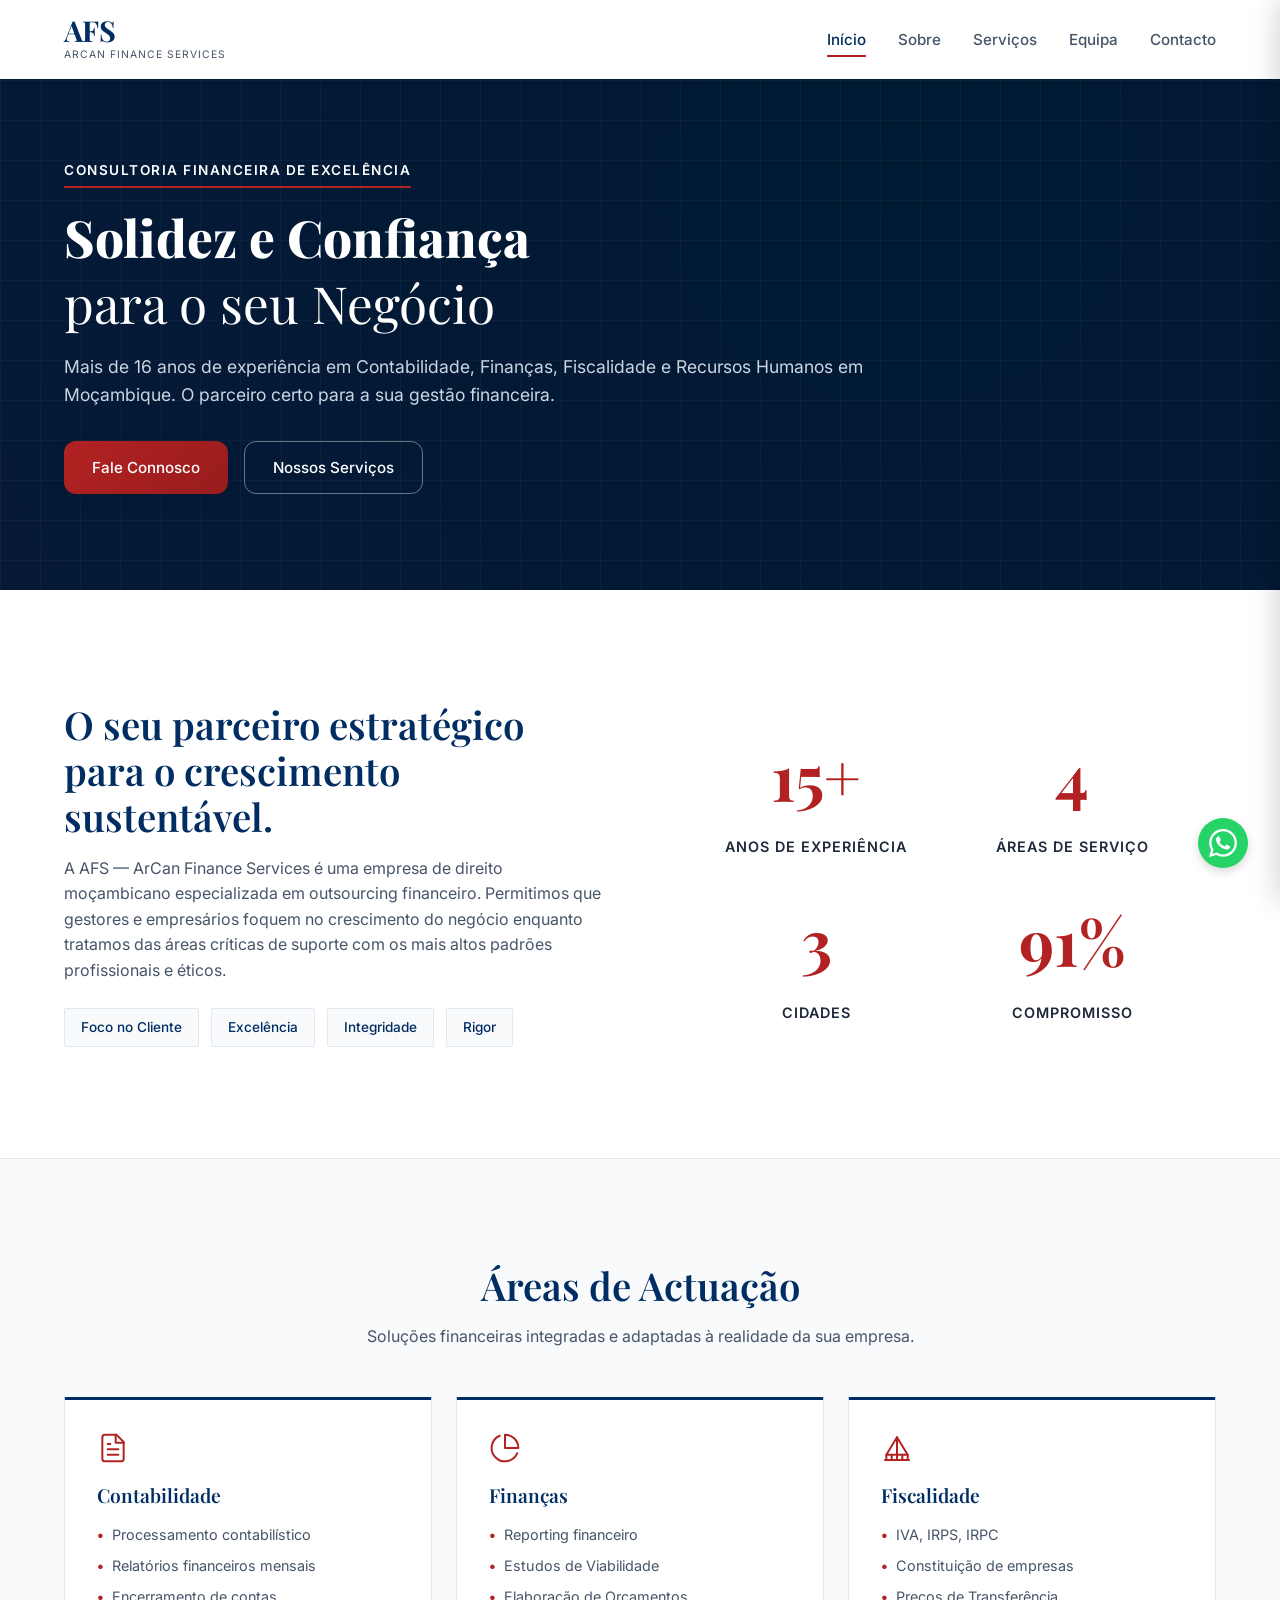
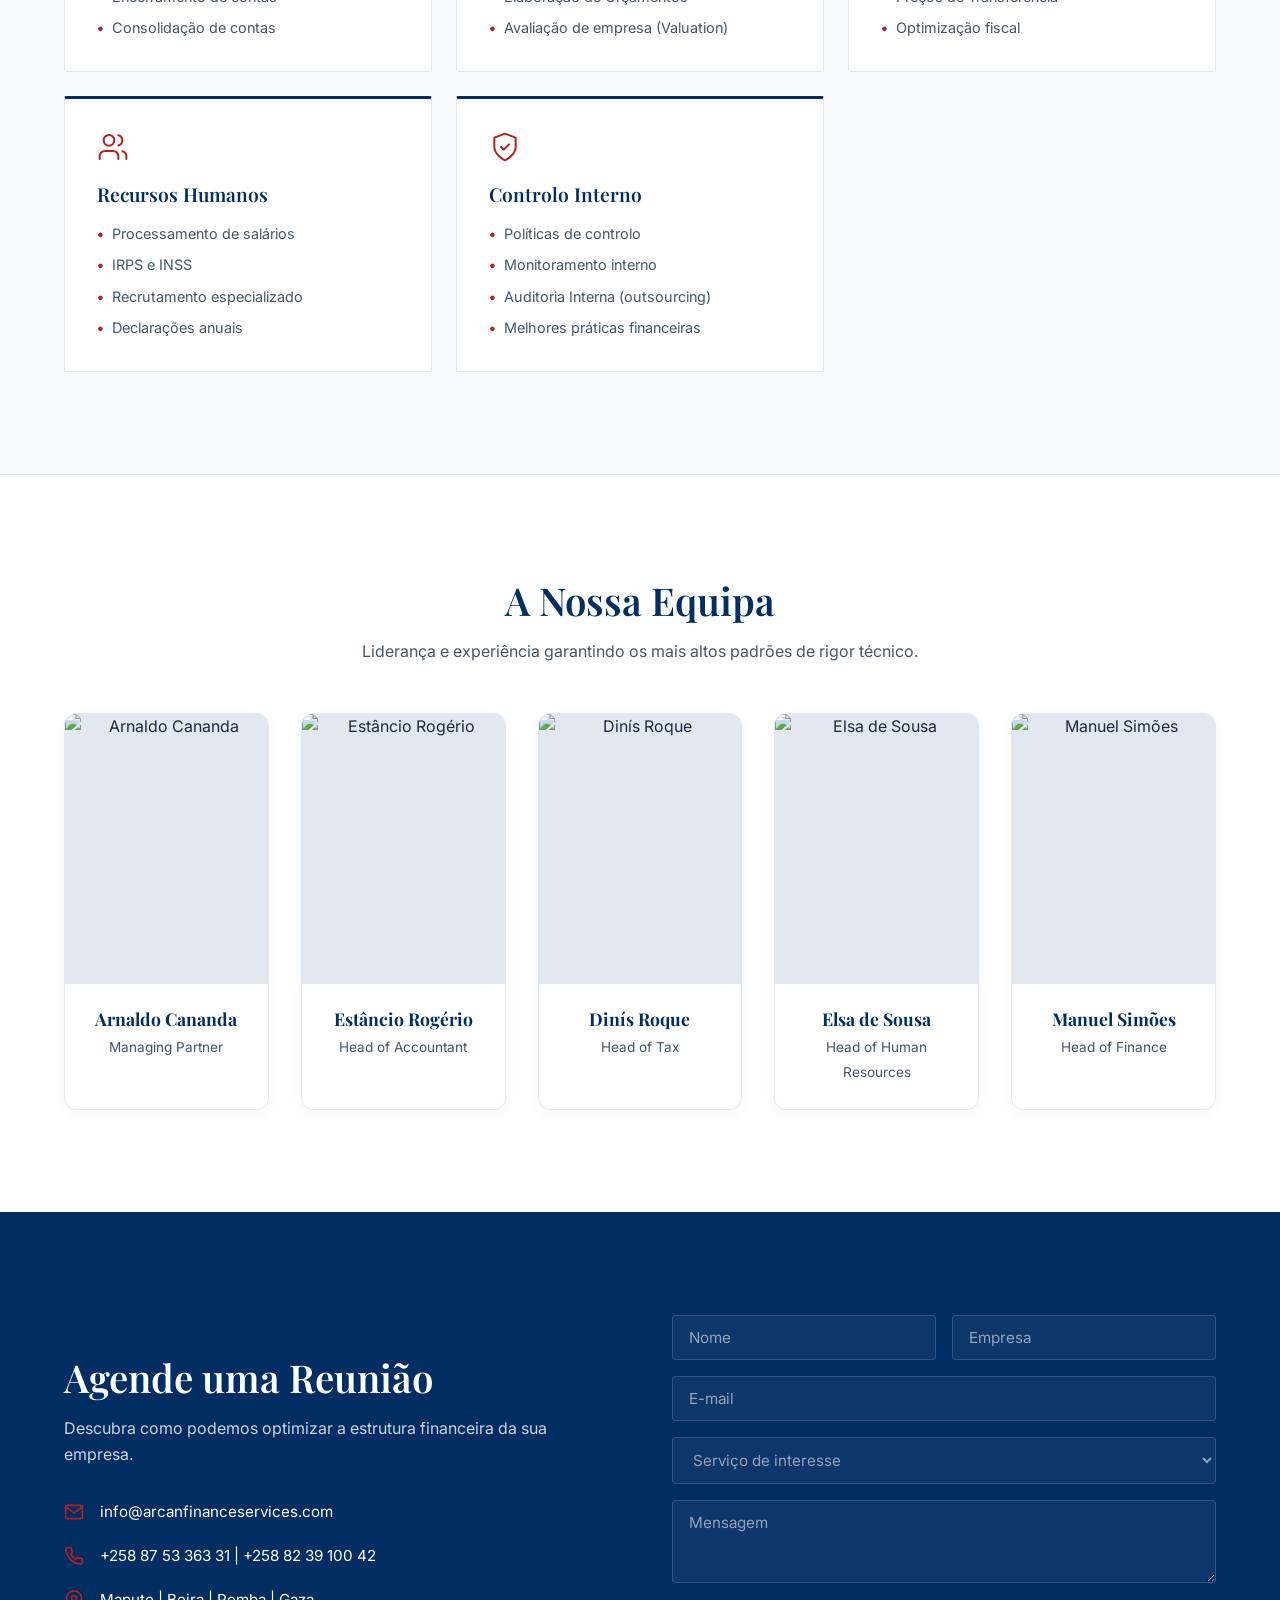
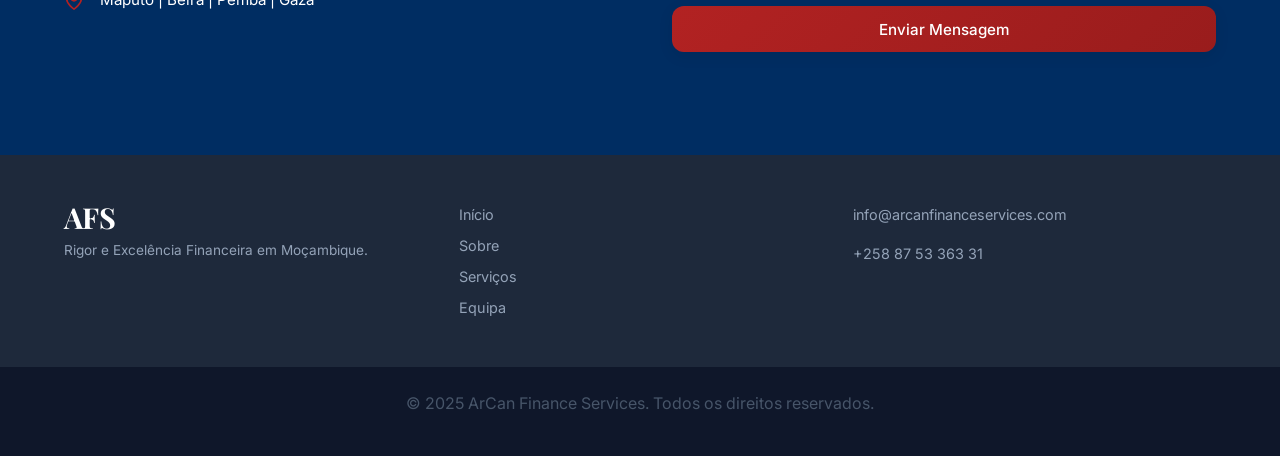
==== commit 02b4a555: "content: update team section title to 'A Nossa Equipa'" ====
--- a/index.html
+++ b/index.html
@@ -200,8 +200,8 @@
         <section id="equipa" class="equipa section-light">
             <div class="container">
                 <div class="section-header fade-in">
-                    <h2>Liderança e Experiência</h2>
-                    <p class="section-subtitle">A nossa equipa garante os mais altos padrões de rigor técnico.</p>
+                    <h2>A Nossa Equipa</h2>
+                    <p class="section-subtitle">Liderança e experiência garantindo os mais altos padrões de rigor técnico.</p>
                 </div>
                 
                 <div class="team-grid">
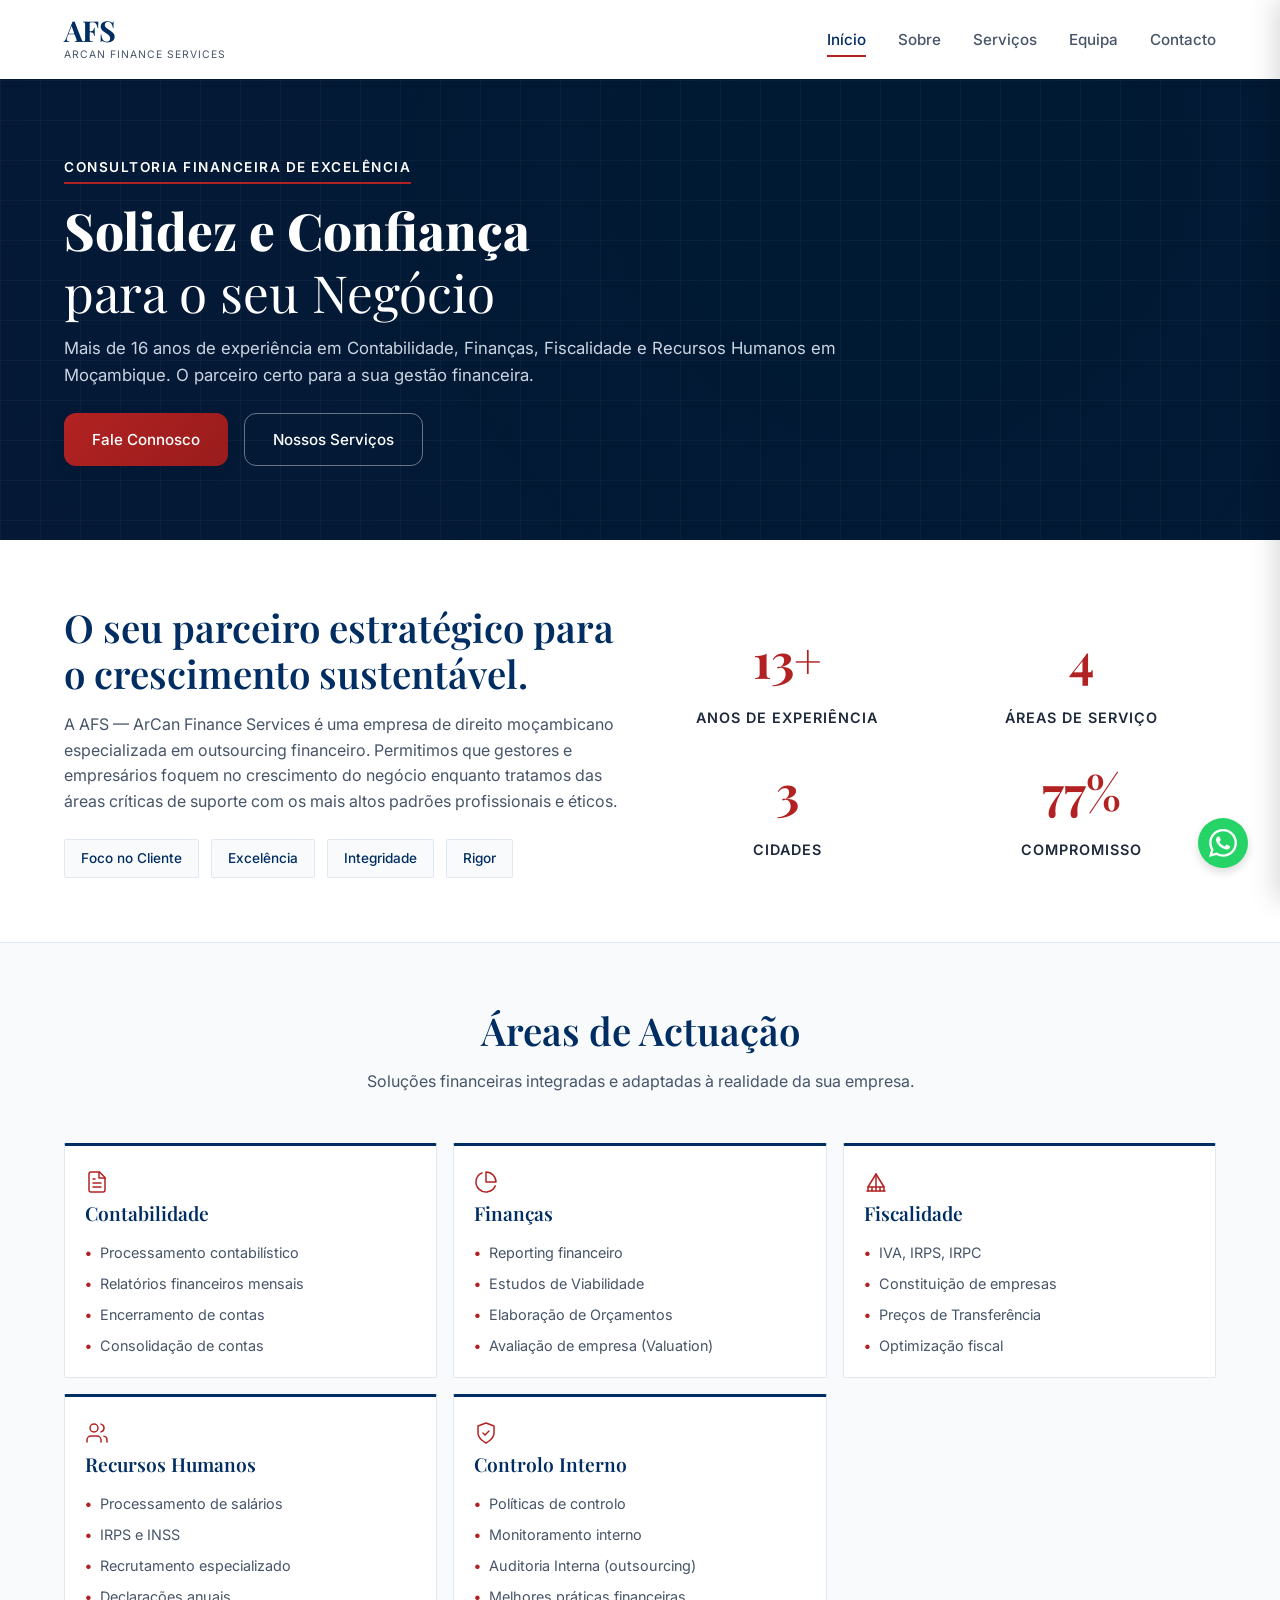
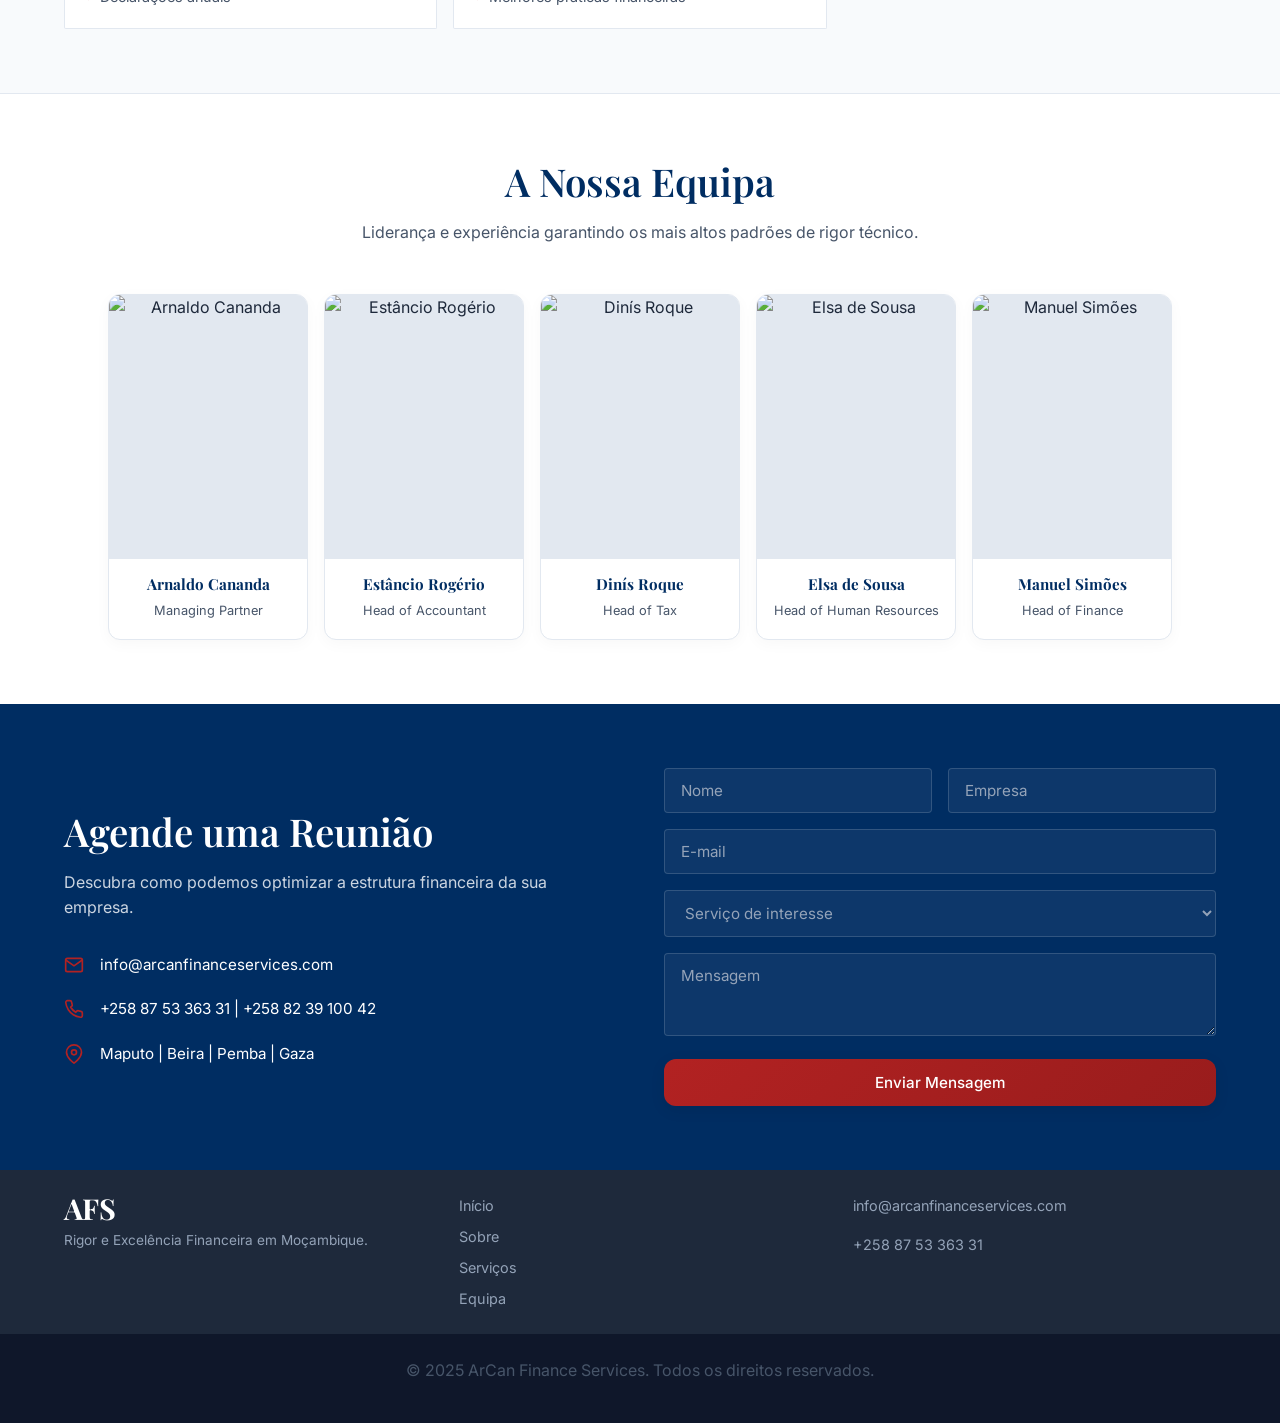
==== commit e7fe3186: "style: rename to v5 and force 2-column layout down to 380px for maximum density" ====
--- a/index.html
+++ b/index.html
@@ -12,7 +12,7 @@
     <link href="https://fonts.googleapis.com/css2?family=Inter:wght@300;400;500;600&family=Playfair+Display:wght@600;700;800&display=swap" rel="stylesheet">
     
     <!-- CSS -->
-    <link rel="stylesheet" href="styles-main.css">
+    <link rel="stylesheet" href="styles-v5.css">
 </head>
 <body>
     <!-- Navigation -->
@@ -346,6 +346,6 @@
     </a>
 
     <!-- JS -->
-    <script src="script-main.js"></script>
+    <script src="script-v5.js"></script>
 </body>
 </html>
--- a/styles-v5.css
+++ b/styles-v5.css
@@ -0,0 +1,881 @@
+:root {
+    /* Corporate Brand Colors */
+    --c-navy: #002D62;      /* Deep corporate navy */
+    --c-navy-light: #003B80;
+    --c-red: #B22222;       /* Deeper, more traditional red (Firebrick) */
+    --c-red-hover: #8B0000;
+    --c-white: #FFFFFF;
+    --c-gray-light: #F8FAFC;
+    --c-gray-mid: #E2E8F0;
+    --c-gray-text: #475569;
+    --c-charcoal: #1E293B;  /* Softer black for text */
+    
+    /* Typography */
+    --font-heading: 'Playfair Display', serif; /* Classic, trustworthy */
+    --font-body: 'Inter', sans-serif;
+    
+    /* Z-Index */
+    --z-nav: 1000;
+    --z-mobile-nav: 1001;
+    --z-floating: 900;
+    
+    /* Transitions */
+    --transition-smooth: all 0.3s ease-in-out;
+}
+
+/* ==========================================================================
+   RESET & BASE
+   ========================================================================== */
+*, *::before, *::after {
+    box-sizing: border-box;
+    margin: 0;
+    padding: 0;
+}
+
+html {
+    scroll-behavior: smooth;
+    font-size: 16px;
+}
+
+body {
+    font-family: var(--font-body);
+    color: var(--c-charcoal);
+    background-color: var(--c-white);
+    line-height: 1.6;
+    overflow-x: hidden;
+}
+
+a {
+    text-decoration: none;
+    color: inherit;
+    transition: var(--transition-smooth);
+}
+
+ul {
+    list-style: none;
+}
+
+img, svg {
+    max-width: 100%;
+    display: block;
+}
+
+/* ==========================================================================
+   TYPOGRAPHY
+   ========================================================================== */
+h1, h2, h3, h4, h5, h6 {
+    font-family: var(--font-heading);
+    line-height: 1.2;
+    margin-bottom: 1rem;
+    color: var(--c-navy);
+}
+
+.section-dark h1, .section-dark h2, .section-dark h3, .section-dark h4 {
+    color: var(--c-white);
+}
+
+h1 {
+    font-size: clamp(2rem, 4vw, 3.5rem);
+    font-weight: 400; /* Lighter by default for elegant contrast */
+    line-height: 1.2;
+}
+
+.hero h1 {
+    line-height: 1.2;
+    margin-bottom: 0.75rem;
+}
+
+.fw-bold {
+    font-weight: 800;
+}
+
+h2 {
+    font-size: clamp(1.75rem, 3vw, 2.5rem);
+    font-weight: 600;
+}
+
+h3 {
+    font-size: clamp(1.25rem, 2vw, 1.5rem);
+    font-weight: 600;
+}
+
+p {
+    font-size: 1rem;
+    color: var(--c-gray-text);
+    margin-bottom: 1rem;
+}
+
+.section-dark p {
+    color: #CBD5E1;
+}
+
+.overline {
+    display: inline-block;
+    text-transform: uppercase;
+    font-size: 0.85rem;
+    letter-spacing: 1.5px;
+    color: var(--c-white);
+    font-weight: 600;
+    margin-bottom: 1rem;
+    font-family: var(--font-body);
+    border-bottom: 2px solid var(--c-red);
+    padding-bottom: 4px;
+}
+
+/* ==========================================================================
+   LAYOUT UTILS
+   ========================================================================== */
+.container {
+    width: 100%;
+    max-width: 1200px;
+    margin: 0 auto;
+    padding: 0 1.5rem;
+}
+
+/* Reduced padding for more compact, corporate look */
+section {
+    padding: clamp(2rem, 5vw, 4.5rem) 0;
+}
+
+.section-dark {
+    background-color: var(--c-navy);
+    color: var(--c-white);
+}
+
+.section-light {
+    background-color: var(--c-white);
+}
+
+.section-gray {
+    background-color: var(--c-gray-light);
+    border-top: 1px solid var(--c-gray-mid);
+    border-bottom: 1px solid var(--c-gray-mid);
+}
+
+.section-header {
+    text-align: center;
+    margin-bottom: 3rem;
+}
+
+.section-subtitle {
+    max-width: 600px;
+    margin: 0 auto;
+}
+
+/* ==========================================================================
+   BUTTONS
+   ========================================================================== */
+.btn {
+    display: inline-flex;
+    align-items: center;
+    justify-content: center;
+    padding: 0.85rem 1.75rem;
+    font-weight: 500;
+    border-radius: 12px;
+    transition: all 0.4s cubic-bezier(0.16, 1, 0.3, 1);
+    font-family: var(--font-body);
+    text-align: center;
+    cursor: pointer;
+    font-size: 0.95rem;
+    box-shadow: 0 4px 15px rgba(0, 0, 0, 0.08);
+}
+
+.btn-primary {
+    background: linear-gradient(135deg, var(--c-red) 0%, #991c1c 100%);
+    color: var(--c-white);
+    border: none;
+}
+
+.btn-primary:hover {
+    transform: translateY(-3px);
+    box-shadow: 0 8px 25px rgba(178, 34, 34, 0.25);
+    background: linear-gradient(135deg, #cc2929 0%, #801717 100%);
+}
+
+.btn-secondary {
+    background-color: transparent;
+    color: var(--c-white);
+    border: 1px solid rgba(255, 255, 255, 0.4);
+    box-shadow: none;
+}
+
+.btn-secondary:hover {
+    background-color: rgba(255, 255, 255, 0.1);
+    color: var(--c-white);
+    border-color: var(--c-white);
+    transform: translateY(-3px);
+}
+
+/* ==========================================================================
+   NAVIGATION
+   ========================================================================== */
+.navbar {
+    position: fixed;
+    top: 0;
+    left: 0;
+    width: 100%;
+    padding: 1rem 0;
+    z-index: var(--z-nav);
+    transition: var(--transition-smooth);
+    background-color: var(--c-white);
+    box-shadow: 0 2px 10px rgba(0,0,0,0.05);
+}
+
+.nav-container {
+    display: flex;
+    justify-content: space-between;
+    align-items: center;
+    max-width: 1200px;
+    margin: 0 auto;
+    padding: 0 1.5rem;
+}
+
+.logo {
+    display: flex;
+    flex-direction: column;
+}
+
+.logo-bold {
+    font-family: var(--font-heading);
+    font-size: 1.8rem;
+    font-weight: 700;
+    color: var(--c-navy);
+    line-height: 1;
+}
+
+.logo-sub {
+    font-size: 0.65rem;
+    letter-spacing: 1px;
+    text-transform: uppercase;
+    color: var(--c-gray-text);
+    font-family: var(--font-body);
+    margin-top: 2px;
+}
+
+.desktop-nav {
+    display: none;
+}
+
+@media (min-width: 992px) {
+    .desktop-nav {
+        display: flex;
+        gap: 2rem;
+    }
+    
+    .nav-link {
+        color: var(--c-gray-text);
+        font-weight: 500;
+        font-size: 0.95rem;
+        position: relative;
+    }
+    
+    .nav-link:hover, .nav-link.active {
+        color: var(--c-navy);
+    }
+    
+    .nav-link::after {
+        content: '';
+        position: absolute;
+        bottom: -5px;
+        left: 0;
+        width: 0;
+        height: 2px;
+        background-color: var(--c-red);
+        transition: width 0.3s ease;
+    }
+    
+    .nav-link.active::after, .nav-link:hover::after {
+        width: 100%;
+    }
+}
+
+.hamburger {
+    display: flex;
+    flex-direction: column;
+    justify-content: space-between;
+    width: 25px;
+    height: 18px;
+    background: transparent;
+    border: none;
+    z-index: calc(var(--z-mobile-nav) + 2);
+    cursor: pointer;
+}
+
+@media (min-width: 992px) {
+    .hamburger { display: none; }
+}
+
+.hamburger .line {
+    width: 100%;
+    height: 2px;
+    background-color: var(--c-navy);
+    transition: var(--transition-smooth);
+}
+
+.hamburger.active .line {
+    background-color: var(--c-white);
+}
+.hamburger.active .line:nth-child(1) { transform: translateY(8px) rotate(45deg); }
+.hamburger.active .line:nth-child(2) { opacity: 0; }
+.hamburger.active .line:nth-child(3) { transform: translateY(-8px) rotate(-45deg); }
+
+.mobile-nav-backdrop {
+    position: fixed;
+    top: 0;
+    left: 0;
+    width: 100%;
+    height: 100vh;
+    background-color: rgba(0, 0, 0, 0.5);
+    z-index: calc(var(--z-mobile-nav) - 1);
+    opacity: 0;
+    visibility: hidden;
+    transition: all 0.3s ease;
+}
+
+.mobile-nav-backdrop.open {
+    opacity: 1;
+    visibility: visible;
+}
+
+.mobile-nav {
+    position: fixed;
+    top: 0;
+    right: 0;
+    left: auto;
+    width: 80%;
+    max-width: 350px;
+    height: 100vh;
+    background-color: var(--c-white);
+    z-index: var(--z-mobile-nav);
+    display: flex;
+    flex-direction: column;
+    justify-content: flex-start;
+    align-items: flex-start;
+    transform: translateX(100%);
+    transition: transform 0.4s ease-in-out;
+    box-shadow: -5px 0 25px rgba(0,0,0,0.15);
+}
+
+.mobile-nav.open {
+    transform: translateX(0);
+}
+
+.mobile-nav-header {
+    width: 100%;
+    display: flex;
+    justify-content: space-between;
+    align-items: center;
+    padding: 1.5rem;
+    border-bottom: 1px solid var(--c-gray-mid);
+}
+
+.user-icon {
+    color: var(--c-gray-text);
+}
+
+.close-menu {
+    background: none;
+    border: none;
+    color: var(--c-navy);
+    cursor: pointer;
+    display: flex;
+    align-items: center;
+    justify-content: center;
+}
+
+.mobile-links {
+    display: flex;
+    flex-direction: column;
+    align-items: flex-start;
+    gap: 0;
+    width: 100%;
+}
+
+.mobile-link {
+    width: 100%;
+    padding: 1.5rem;
+    color: var(--c-navy);
+    font-size: 1.1rem;
+    font-family: var(--font-body);
+    font-weight: 600;
+    border-bottom: 1px solid var(--c-gray-mid);
+    transition: background-color 0.2s ease;
+}
+
+.mobile-link:hover {
+    background-color: var(--c-gray-light);
+}
+
+/* ==========================================================================
+   HERO SECTION
+   ========================================================================== */
+.hero {
+    position: relative;
+    padding-top: calc(80px + clamp(3rem, 5vw, 4rem));
+    padding-bottom: clamp(3rem, 5vw, 4rem);
+    background: radial-gradient(circle at 70% 30%, #001A33 0%, #051937 100%);
+    min-height: 60vh;
+    display: flex;
+    align-items: center;
+    overflow: hidden;
+}
+
+.hero-pattern {
+    position: absolute;
+    top: 0;
+    left: 0;
+    width: 100%;
+    height: 100%;
+    background-image: 
+        linear-gradient(rgba(255, 255, 255, 0.03) 1px, transparent 1px),
+        linear-gradient(90deg, rgba(255, 255, 255, 0.03) 1px, transparent 1px);
+    background-size: 40px 40px;
+    z-index: 1;
+}
+
+.hero-container {
+    display: flex;
+    align-items: center;
+    position: relative;
+    z-index: 2;
+}
+
+.hero-content {
+    max-width: 800px;
+}
+
+@media (max-width: 768px) {
+    .hero-content {
+        padding: 0 1rem;
+        text-align: center;
+        margin: 0 auto;
+    }
+    .hero-ctas {
+        justify-content: center;
+    }
+}
+
+.hero-subtext {
+    font-size: 1.05rem;
+    margin-bottom: 1.5rem;
+    line-height: 1.6;
+}
+
+.hero-ctas {
+    display: flex;
+    gap: 1rem;
+    flex-wrap: wrap;
+}
+
+/* ==========================================================================
+   SOBRE E ESTATÍSTICAS
+   ========================================================================== */
+.sobre-grid {
+    display: grid;
+    grid-template-columns: repeat(2, 1fr);
+    gap: 1.5rem;
+    align-items: center;
+}
+
+@media (max-width: 380px) {
+    .sobre-grid {
+        grid-template-columns: 1fr;
+    }
+}
+
+.value-pillars {
+    display: flex;
+    flex-wrap: wrap;
+    gap: 0.75rem;
+    margin-top: 1.5rem;
+}
+
+.pillar-chip {
+    background-color: var(--c-gray-light);
+    color: var(--c-navy);
+    padding: 0.5rem 1rem;
+    border-radius: 2px;
+    font-size: 0.85rem;
+    font-weight: 500;
+    border: 1px solid var(--c-gray-mid);
+}
+
+.stats-grid {
+    display: grid;
+    grid-template-columns: repeat(2, 1fr);
+    gap: 1.5rem;
+    padding: 0;
+}
+
+.stat-item {
+    text-align: center;
+}
+
+.stat-number, .stat-plus {
+    font-family: var(--font-heading);
+    font-size: clamp(2rem, 4vw, 3rem);
+    font-weight: 700;
+    color: var(--c-red);
+    display: inline-block;
+}
+
+.stat-label {
+    display: block;
+    font-size: 0.9rem;
+    font-weight: 600;
+    color: var(--c-charcoal);
+    text-transform: uppercase;
+    letter-spacing: 1px;
+    margin-top: 0.5rem;
+}
+
+/* ==========================================================================
+   SERVIÇOS
+   ========================================================================== */
+.services-grid {
+    display: grid;
+    grid-template-columns: repeat(2, 1fr);
+    gap: 1rem;
+}
+
+@media (max-width: 380px) {
+    .services-grid {
+        grid-template-columns: 1fr;
+    }
+}
+
+@media (min-width: 992px) {
+    .services-grid {
+        grid-template-columns: repeat(3, 1fr);
+    }
+}
+
+.corporate-card {
+    background-color: var(--c-white);
+    border: 1px solid var(--c-gray-mid);
+    padding: 1.25rem;
+    border-top: 3px solid var(--c-navy);
+    border-radius: 2px;
+    transition: transform 0.2s ease, box-shadow 0.2s ease;
+}
+
+.corporate-card:hover {
+    transform: translateY(-3px);
+    box-shadow: 0 5px 15px rgba(0,0,0,0.05);
+}
+
+.service-icon {
+    width: 24px;
+    height: 24px;
+    color: var(--c-red);
+    margin-bottom: 0.75rem;
+}
+
+.corporate-card h3 {
+    margin-bottom: 1rem;
+    font-size: 1.2rem;
+}
+
+.corporate-card ul {
+    display: flex;
+    flex-direction: column;
+    gap: 0.5rem;
+}
+
+.corporate-card li {
+    font-size: 0.9rem;
+    color: var(--c-gray-text);
+    display: flex;
+    align-items: flex-start;
+}
+
+.corporate-card li::before {
+    content: '•';
+    color: var(--c-red);
+    margin-right: 0.5rem;
+    font-weight: bold;
+}
+
+/* ==========================================================================
+   EQUIPA
+   ========================================================================== */
+.team-grid {
+    display: flex;
+    flex-wrap: wrap;
+    justify-content: center;
+    gap: 1rem;
+}
+
+.team-card {
+    background-color: var(--c-white);
+    border: 1px solid var(--c-gray-mid);
+    border-radius: 12px;
+    text-align: center;
+    flex: 1 1 160px;
+    max-width: 200px;
+    overflow: hidden;
+    box-shadow: 0 4px 15px rgba(0,0,0,0.03);
+    transition: transform 0.3s ease, box-shadow 0.3s ease;
+}
+
+.team-card:hover {
+    transform: translateY(-5px);
+    box-shadow: 0 10px 25px rgba(0,0,0,0.08);
+}
+
+.team-img-wrapper {
+    width: 100%;
+    aspect-ratio: 3/4;
+    overflow: hidden;
+    background-color: var(--c-gray-mid);
+}
+
+.team-img-wrapper img {
+    width: 100%;
+    height: 100%;
+    object-fit: cover;
+    transition: transform 0.5s ease;
+}
+
+.team-card:hover .team-img-wrapper img {
+    transform: scale(1.05);
+}
+
+.team-info {
+    padding: 1rem;
+}
+
+.team-card h4 {
+    margin-bottom: 0.25rem;
+    font-size: 0.95rem;
+}
+
+.team-card .role {
+    color: var(--c-gray-text);
+    font-size: 0.8rem;
+}
+
+/* ==========================================================================
+   CONTACTO
+   ========================================================================== */
+.contact-split {
+    display: grid;
+    grid-template-columns: 1fr;
+    gap: 2rem;
+}
+
+@media (min-width: 992px) {
+    .contact-split {
+        grid-template-columns: 1fr 1fr;
+        gap: 3rem;
+        align-items: center;
+    }
+}
+
+.contact-details {
+    margin-top: 2rem;
+    display: flex;
+    flex-direction: column;
+    gap: 1.25rem;
+}
+
+.contact-details li {
+    display: flex;
+    align-items: center;
+    gap: 1rem;
+    color: var(--c-white);
+    font-size: 0.95rem;
+}
+
+.contact-details svg {
+    width: 20px;
+    height: 20px;
+    color: var(--c-red);
+    flex-shrink: 0;
+}
+
+.contact-form-container {
+    background-color: transparent;
+    padding: 0;
+}
+
+.form-group {
+    margin-bottom: 1rem;
+}
+
+.form-row {
+    display: flex;
+    gap: 1rem;
+}
+
+.form-row .form-group {
+    flex: 1;
+}
+
+@media (max-width: 576px) {
+    .form-row {
+        flex-direction: column;
+        gap: 0;
+    }
+}
+
+input, select, textarea {
+    width: 100%;
+    padding: 0.75rem 1rem;
+    border: 1px solid rgba(255, 255, 255, 0.15);
+    border-radius: 4px;
+    font-family: var(--font-body);
+    font-size: 0.95rem;
+    background-color: rgba(255, 255, 255, 0.05);
+    color: var(--c-white);
+    transition: all 0.3s ease;
+}
+
+input::placeholder, textarea::placeholder {
+    color: #94A3B8;
+}
+
+select {
+    color: #94A3B8;
+}
+select option {
+    background-color: var(--c-navy);
+    color: var(--c-white);
+}
+
+input:focus, select:focus, textarea:focus {
+    outline: none;
+    border-color: var(--c-red);
+    background-color: rgba(255, 255, 255, 0.1);
+}
+
+.submit-btn {
+    width: 100%;
+}
+
+.form-success {
+    display: none;
+    margin-top: 1rem;
+    padding: 0.75rem;
+    background-color: #E6F4EA;
+    color: #1E8E3E;
+    border-radius: 2px;
+    font-size: 0.9rem;
+    text-align: center;
+}
+
+/* ==========================================================================
+   FOOTER
+   ========================================================================== */
+footer {
+    background-color: var(--c-charcoal);
+    color: var(--c-white);
+}
+
+.footer-top {
+    padding: 1.5rem 0;
+}
+
+.footer-grid {
+    display: grid;
+    grid-template-columns: 1fr;
+    gap: 2rem;
+}
+
+@media (min-width: 768px) {
+    .footer-grid {
+        grid-template-columns: repeat(3, 1fr);
+    }
+}
+
+.footer-brand .logo-bold {
+    color: var(--c-white);
+}
+
+.footer-brand .tagline {
+    color: #94A3B8;
+    font-size: 0.85rem;
+    margin-top: 0.5rem;
+}
+
+.footer-links {
+    display: flex;
+    flex-direction: column;
+    gap: 0.5rem;
+}
+
+.footer-links a, .footer-contact p {
+    color: #94A3B8;
+    font-size: 0.9rem;
+}
+
+.footer-links a:hover {
+    color: var(--c-white);
+}
+
+.footer-bottom {
+    background-color: #0F172A;
+    padding: 1.5rem 0;
+    text-align: center;
+    font-size: 0.8rem;
+    color: #64748B;
+}
+
+/* ==========================================================================
+   FLOATING WHATSAPP
+   ========================================================================== */
+.floating-whatsapp {
+    position: fixed;
+    bottom: 2rem;
+    right: 2rem;
+    width: 50px;
+    height: 50px;
+    background-color: #25D366;
+    border-radius: 50%;
+    display: flex;
+    justify-content: center;
+    align-items: center;
+    box-shadow: 0 4px 10px rgba(0,0,0,0.15);
+    z-index: var(--z-floating);
+    transition: transform 0.2s ease;
+}
+
+.floating-whatsapp svg {
+    width: 28px;
+    height: 28px;
+}
+
+.floating-whatsapp:hover {
+    transform: scale(1.05);
+}
+
+/* ==========================================================================
+   SIMPLE ANIMATIONS
+   ========================================================================== */
+@media (prefers-reduced-motion: no-preference) {
+    .fade-in {
+        opacity: 0;
+        transform: translateY(20px);
+        transition: opacity 0.6s ease-out, transform 0.6s ease-out;
+    }
+    
+    .fade-in.in-view {
+        opacity: 1;
+        transform: translateY(0);
+    }
+
+    @keyframes fadeInUp {
+        0% { opacity: 0; transform: translateY(30px); }
+        100% { opacity: 1; transform: translateY(0); }
+    }
+
+    .animate-fade-up {
+        opacity: 0;
+        animation: fadeInUp 0.8s cubic-bezier(0.16, 1, 0.3, 1) forwards;
+    }
+
+    .delay-1 { animation-delay: 0.1s; }
+    .delay-2 { animation-delay: 0.3s; }
+    .delay-3 { animation-delay: 0.5s; }
+    .delay-4 { animation-delay: 0.7s; }
+}
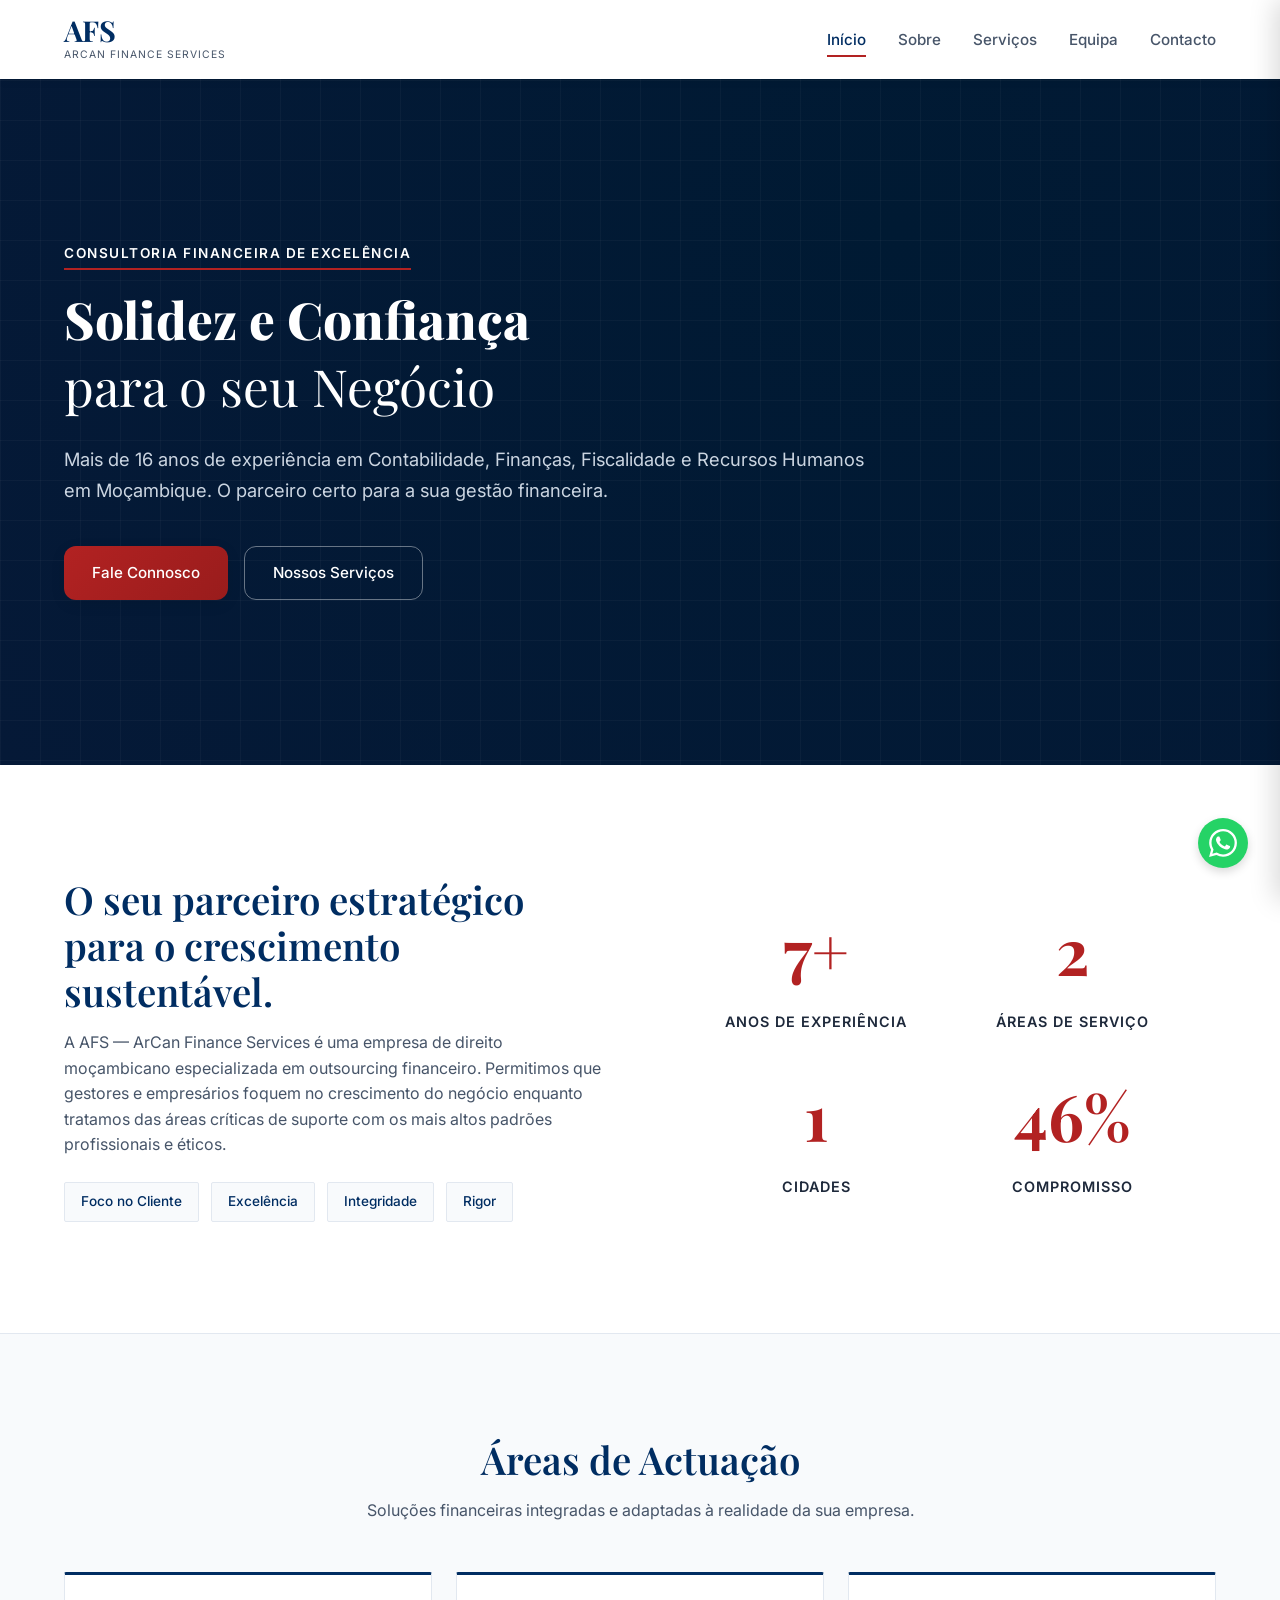
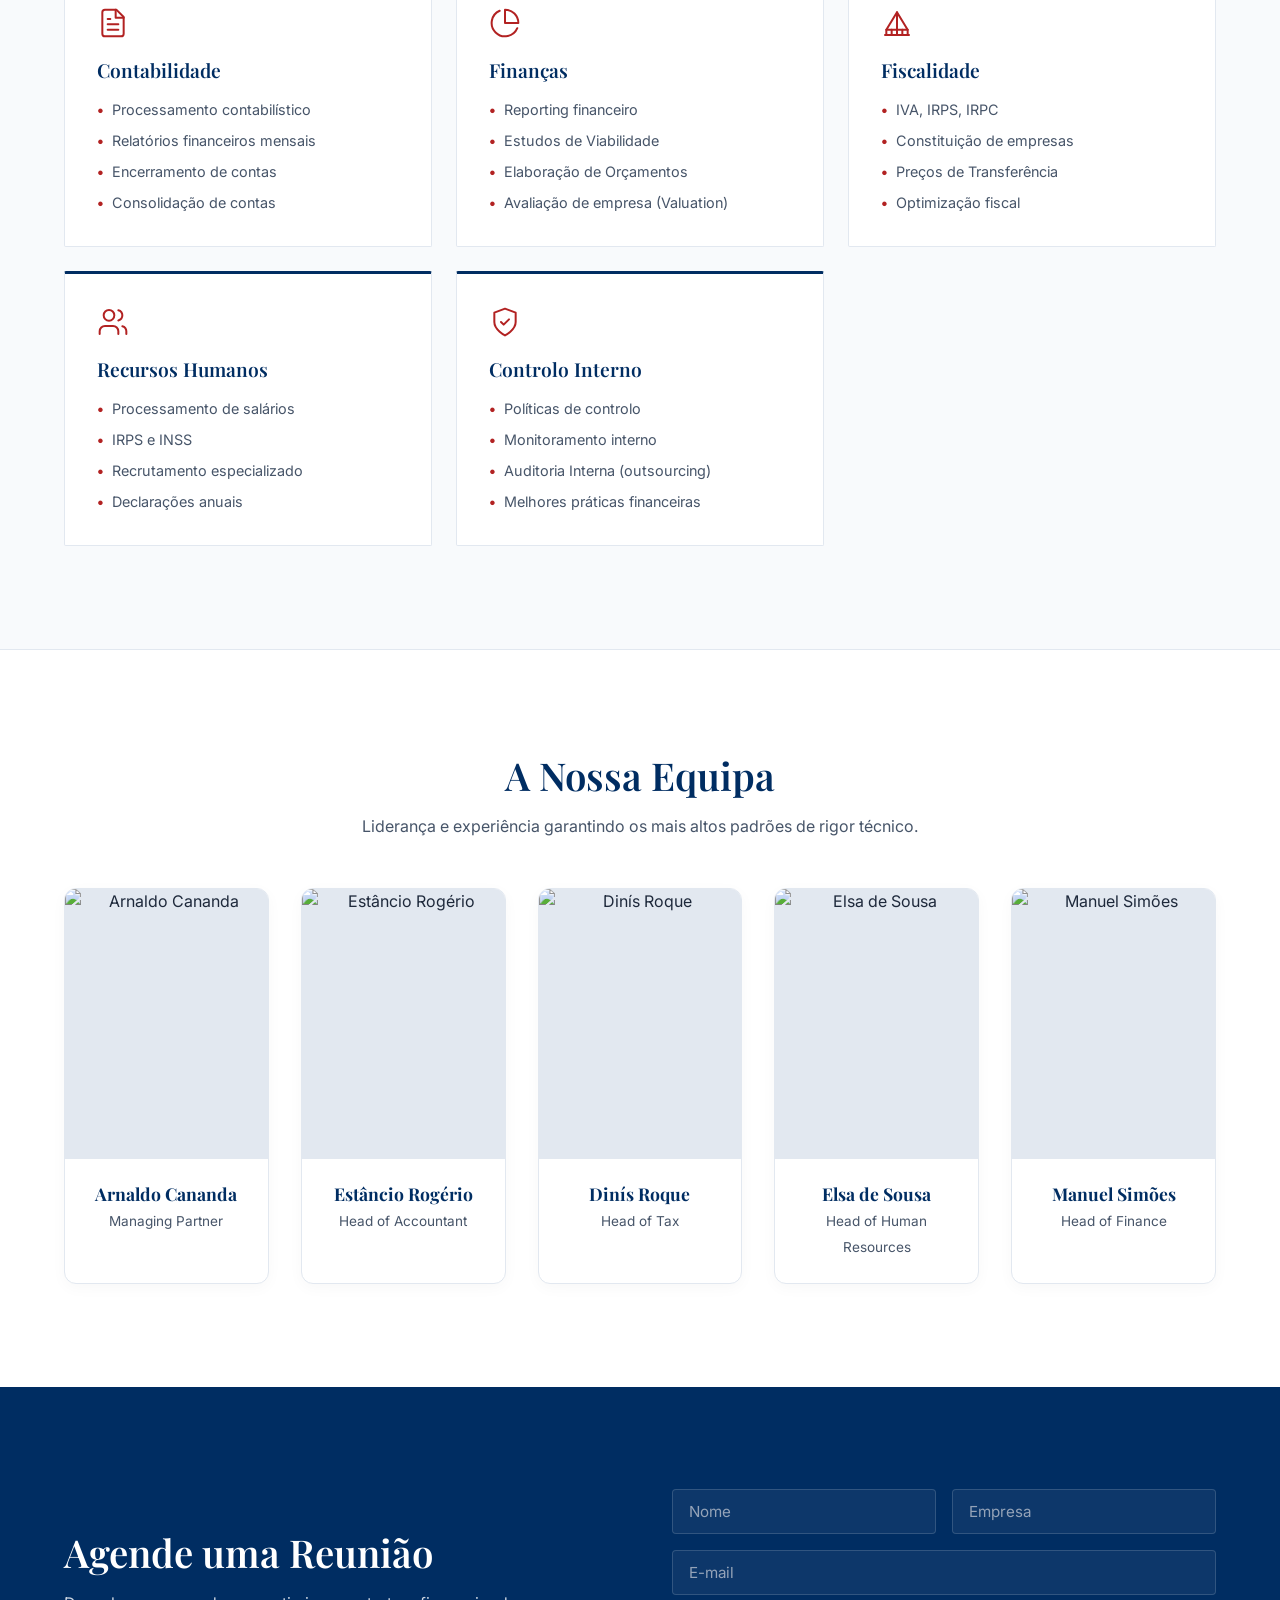
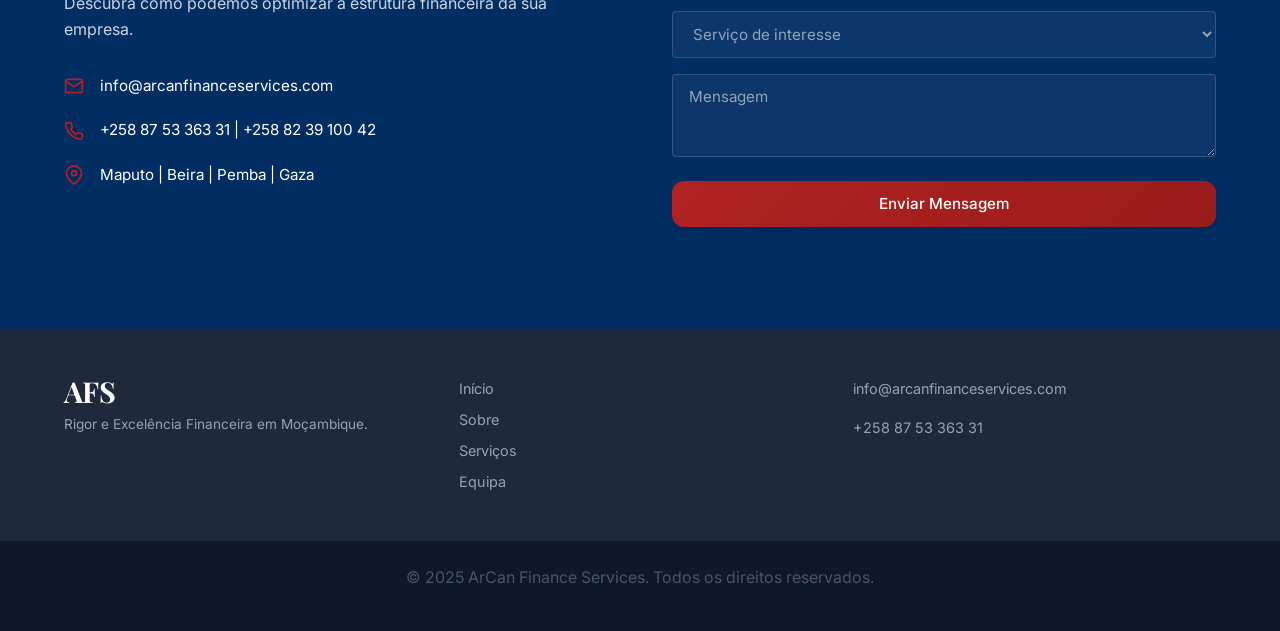
==== commit 20596a82: "fix: extreme cache busting v12 and disable immutable caching" ====
--- a/index.html
+++ b/index.html
@@ -12,7 +12,7 @@
     <link href="https://fonts.googleapis.com/css2?family=Inter:wght@300;400;500;600&family=Playfair+Display:wght@600;700;800&display=swap" rel="stylesheet">
     
     <!-- CSS -->
-    <link rel="stylesheet" href="styles-v5.css">
+    <link rel="stylesheet" href="styles-v12.css">
 </head>
 <body>
     <!-- Navigation -->
@@ -346,6 +346,6 @@
     </a>
 
     <!-- JS -->
-    <script src="script-v5.js"></script>
+    <script src="script-v12.js"></script>
 </body>
 </html>
--- a/styles-v12.css
+++ b/styles-v12.css
@@ -0,0 +1,896 @@
+:root {
+    /* Corporate Brand Colors */
+    --c-navy: #002D62;      /* Deep corporate navy */
+    --c-navy-light: #003B80;
+    --c-red: #B22222;       /* Deeper, more traditional red (Firebrick) */
+    --c-red-hover: #8B0000;
+    --c-white: #FFFFFF;
+    --c-gray-light: #F8FAFC;
+    --c-gray-mid: #E2E8F0;
+    --c-gray-text: #475569;
+    --c-charcoal: #1E293B;  /* Softer black for text */
+    
+    /* Typography */
+    --font-heading: 'Playfair Display', serif; /* Classic, trustworthy */
+    --font-body: 'Inter', sans-serif;
+    
+    /* Z-Index */
+    --z-nav: 1000;
+    --z-mobile-nav: 1001;
+    --z-floating: 900;
+    
+    /* Transitions */
+    --transition-smooth: all 0.3s ease-in-out;
+}
+
+/* ==========================================================================
+   RESET & BASE
+   ========================================================================== */
+*, *::before, *::after {
+    box-sizing: border-box;
+    margin: 0;
+    padding: 0;
+}
+
+html {
+    scroll-behavior: smooth;
+    font-size: 16px;
+}
+
+body {
+    font-family: var(--font-body);
+    color: var(--c-charcoal);
+    background-color: var(--c-white);
+    line-height: 1.6;
+    overflow-x: hidden;
+}
+
+a {
+    text-decoration: none;
+    color: inherit;
+    transition: var(--transition-smooth);
+}
+
+ul {
+    list-style: none;
+}
+
+img, svg {
+    max-width: 100%;
+    display: block;
+}
+
+/* ==========================================================================
+   TYPOGRAPHY
+   ========================================================================== */
+h1, h2, h3, h4, h5, h6 {
+    font-family: var(--font-heading);
+    line-height: 1.2;
+    margin-bottom: 1rem;
+    color: var(--c-navy);
+}
+
+.section-dark h1, .section-dark h2, .section-dark h3, .section-dark h4 {
+    color: var(--c-white);
+}
+
+h1 {
+    font-size: clamp(2rem, 4vw, 3.5rem);
+    font-weight: 400; /* Lighter by default for elegant contrast */
+    line-height: 1.2;
+}
+
+.hero h1 {
+    line-height: 1.3;
+    margin-bottom: 1.5rem;
+}
+
+.fw-bold {
+    font-weight: 800;
+}
+
+h2 {
+    font-size: clamp(1.75rem, 3vw, 2.5rem);
+    font-weight: 600;
+}
+
+h3 {
+    font-size: clamp(1.25rem, 2vw, 1.5rem);
+    font-weight: 600;
+}
+
+p {
+    font-size: 1rem;
+    color: var(--c-gray-text);
+    margin-bottom: 1rem;
+}
+
+.section-dark p {
+    color: #CBD5E1;
+}
+
+.overline {
+    display: inline-block;
+    text-transform: uppercase;
+    font-size: 0.85rem;
+    letter-spacing: 1.5px;
+    color: var(--c-white);
+    font-weight: 600;
+    margin-bottom: 1rem;
+    font-family: var(--font-body);
+    border-bottom: 2px solid var(--c-red);
+    padding-bottom: 4px;
+}
+
+/* ==========================================================================
+   LAYOUT UTILS
+   ========================================================================== */
+.container {
+    width: 100%;
+    max-width: 1200px;
+    margin: 0 auto;
+    padding: 0 1.5rem;
+}
+
+/* Reduced padding for more compact, corporate look */
+section {
+    padding: clamp(5rem, 8vw, 8rem) 0;
+}
+
+.section-dark {
+    background-color: var(--c-navy);
+    color: var(--c-white);
+}
+
+.section-light {
+    background-color: var(--c-white);
+}
+
+.section-gray {
+    background-color: var(--c-gray-light);
+    border-top: 1px solid var(--c-gray-mid);
+    border-bottom: 1px solid var(--c-gray-mid);
+}
+
+.section-header {
+    text-align: center;
+    margin-bottom: 3rem;
+}
+
+.section-subtitle {
+    max-width: 600px;
+    margin: 0 auto;
+}
+
+/* ==========================================================================
+   BUTTONS
+   ========================================================================== */
+.btn {
+    display: inline-flex;
+    align-items: center;
+    justify-content: center;
+    padding: 0.85rem 1.75rem;
+    font-weight: 500;
+    border-radius: 12px;
+    transition: all 0.4s cubic-bezier(0.16, 1, 0.3, 1);
+    font-family: var(--font-body);
+    text-align: center;
+    cursor: pointer;
+    font-size: 0.95rem;
+    box-shadow: 0 4px 15px rgba(0, 0, 0, 0.08);
+}
+
+.btn-primary {
+    background: linear-gradient(135deg, var(--c-red) 0%, #991c1c 100%);
+    color: var(--c-white);
+    border: none;
+}
+
+.btn-primary:hover {
+    transform: translateY(-3px);
+    box-shadow: 0 8px 25px rgba(178, 34, 34, 0.25);
+    background: linear-gradient(135deg, #cc2929 0%, #801717 100%);
+}
+
+.btn-secondary {
+    background-color: transparent;
+    color: var(--c-white);
+    border: 1px solid rgba(255, 255, 255, 0.4);
+    box-shadow: none;
+}
+
+.btn-secondary:hover {
+    background-color: rgba(255, 255, 255, 0.1);
+    color: var(--c-white);
+    border-color: var(--c-white);
+    transform: translateY(-3px);
+}
+
+/* ==========================================================================
+   NAVIGATION
+   ========================================================================== */
+.navbar {
+    position: fixed;
+    top: 0;
+    left: 0;
+    width: 100%;
+    padding: 1rem 0;
+    z-index: var(--z-nav);
+    transition: var(--transition-smooth);
+    background-color: var(--c-white);
+    box-shadow: 0 2px 10px rgba(0,0,0,0.05);
+}
+
+.nav-container {
+    display: flex;
+    justify-content: space-between;
+    align-items: center;
+    max-width: 1200px;
+    margin: 0 auto;
+    padding: 0 1.5rem;
+}
+
+.logo {
+    display: flex;
+    flex-direction: column;
+}
+
+.logo-bold {
+    font-family: var(--font-heading);
+    font-size: 1.8rem;
+    font-weight: 700;
+    color: var(--c-navy);
+    line-height: 1;
+}
+
+.logo-sub {
+    font-size: 0.65rem;
+    letter-spacing: 1px;
+    text-transform: uppercase;
+    color: var(--c-gray-text);
+    font-family: var(--font-body);
+    margin-top: 2px;
+}
+
+.desktop-nav {
+    display: none;
+}
+
+@media (min-width: 992px) {
+    .desktop-nav {
+        display: flex;
+        gap: 2rem;
+    }
+    
+    .nav-link {
+        color: var(--c-gray-text);
+        font-weight: 500;
+        font-size: 0.95rem;
+        position: relative;
+    }
+    
+    .nav-link:hover, .nav-link.active {
+        color: var(--c-navy);
+    }
+    
+    .nav-link::after {
+        content: '';
+        position: absolute;
+        bottom: -5px;
+        left: 0;
+        width: 0;
+        height: 2px;
+        background-color: var(--c-red);
+        transition: width 0.3s ease;
+    }
+    
+    .nav-link.active::after, .nav-link:hover::after {
+        width: 100%;
+    }
+}
+
+.hamburger {
+    display: flex;
+    flex-direction: column;
+    justify-content: space-between;
+    width: 25px;
+    height: 18px;
+    background: transparent;
+    border: none;
+    z-index: calc(var(--z-mobile-nav) + 2);
+    cursor: pointer;
+}
+
+@media (min-width: 992px) {
+    .hamburger { display: none; }
+}
+
+.hamburger .line {
+    width: 100%;
+    height: 2px;
+    background-color: var(--c-navy);
+    transition: var(--transition-smooth);
+}
+
+.hamburger.active .line {
+    background-color: var(--c-white);
+}
+.hamburger.active .line:nth-child(1) { transform: translateY(8px) rotate(45deg); }
+.hamburger.active .line:nth-child(2) { opacity: 0; }
+.hamburger.active .line:nth-child(3) { transform: translateY(-8px) rotate(-45deg); }
+
+.mobile-nav-backdrop {
+    position: fixed;
+    top: 0;
+    left: 0;
+    width: 100%;
+    height: 100vh;
+    background-color: rgba(0, 0, 0, 0.5);
+    z-index: calc(var(--z-mobile-nav) - 1);
+    opacity: 0;
+    visibility: hidden;
+    transition: all 0.3s ease;
+}
+
+.mobile-nav-backdrop.open {
+    opacity: 1;
+    visibility: visible;
+}
+
+.mobile-nav {
+    position: fixed;
+    top: 0;
+    right: 0;
+    left: auto;
+    width: 80%;
+    max-width: 350px;
+    height: 100vh;
+    background-color: var(--c-white);
+    z-index: var(--z-mobile-nav);
+    display: flex;
+    flex-direction: column;
+    justify-content: flex-start;
+    align-items: flex-start;
+    transform: translateX(100%);
+    transition: transform 0.4s ease-in-out;
+    box-shadow: -5px 0 25px rgba(0,0,0,0.15);
+}
+
+.mobile-nav.open {
+    transform: translateX(0);
+}
+
+.mobile-nav-header {
+    width: 100%;
+    display: flex;
+    justify-content: space-between;
+    align-items: center;
+    padding: 1.5rem;
+    border-bottom: 1px solid var(--c-gray-mid);
+}
+
+.user-icon {
+    color: var(--c-gray-text);
+}
+
+.close-menu {
+    background: none;
+    border: none;
+    color: var(--c-navy);
+    cursor: pointer;
+    display: flex;
+    align-items: center;
+    justify-content: center;
+}
+
+.mobile-links {
+    display: flex;
+    flex-direction: column;
+    align-items: flex-start;
+    gap: 0;
+    width: 100%;
+}
+
+.mobile-link {
+    width: 100%;
+    padding: 1.5rem;
+    color: var(--c-navy);
+    font-size: 1.1rem;
+    font-family: var(--font-body);
+    font-weight: 600;
+    border-bottom: 1px solid var(--c-gray-mid);
+    transition: background-color 0.2s ease;
+}
+
+.mobile-link:hover {
+    background-color: var(--c-gray-light);
+}
+
+/* ==========================================================================
+   HERO SECTION
+   ========================================================================== */
+.hero {
+    position: relative;
+    padding-top: calc(100px + clamp(5rem, 8vw, 8rem));
+    padding-bottom: clamp(5rem, 10vw, 8rem);
+    background: radial-gradient(circle at 70% 30%, #001A33 0%, #051937 100%);
+    min-height: 85vh;
+    display: flex;
+    align-items: center;
+    overflow: hidden;
+}
+
+.hero-pattern {
+    position: absolute;
+    top: 0;
+    left: 0;
+    width: 100%;
+    height: 100%;
+    background-image: 
+        linear-gradient(rgba(255, 255, 255, 0.03) 1px, transparent 1px),
+        linear-gradient(90deg, rgba(255, 255, 255, 0.03) 1px, transparent 1px);
+    background-size: 40px 40px;
+    z-index: 1;
+}
+
+.hero-container {
+    display: flex;
+    align-items: center;
+    position: relative;
+    z-index: 2;
+}
+
+.hero-content {
+    max-width: 800px;
+}
+
+@media (max-width: 768px) {
+    .hero-content {
+        padding: 0 1rem;
+        text-align: center;
+        margin: 0 auto;
+    }
+    .hero-ctas {
+        justify-content: center;
+        flex-direction: column;
+        width: 100%;
+        max-width: 300px;
+        margin: 0 auto;
+    }
+    .hero-ctas .btn {
+        width: 100%;
+    }
+}
+
+.hero-subtext {
+    font-size: 1.15rem;
+    margin-bottom: 2.5rem;
+    line-height: 1.7;
+}
+
+.hero-ctas {
+    display: flex;
+    gap: 1rem;
+    flex-wrap: wrap;
+}
+
+/* ==========================================================================
+   SOBRE E ESTATÍSTICAS
+   ========================================================================== */
+.sobre-grid {
+    display: grid;
+    grid-template-columns: 1fr;
+    gap: 2rem;
+}
+
+@media (min-width: 992px) {
+    .sobre-grid {
+        grid-template-columns: 1fr 1fr;
+        gap: 4rem;
+        align-items: center;
+    }
+}
+
+.value-pillars {
+    display: flex;
+    flex-wrap: wrap;
+    gap: 0.75rem;
+    margin-top: 1.5rem;
+}
+
+.pillar-chip {
+    background-color: var(--c-gray-light);
+    color: var(--c-navy);
+    padding: 0.5rem 1rem;
+    border-radius: 2px;
+    font-size: 0.85rem;
+    font-weight: 500;
+    border: 1px solid var(--c-gray-mid);
+}
+
+.stats-grid {
+    display: grid;
+    grid-template-columns: 1fr;
+    gap: 2rem;
+    padding: 2rem;
+    border-radius: 2px;
+}
+
+@media (min-width: 576px) {
+    .stats-grid {
+        grid-template-columns: repeat(2, 1fr);
+    }
+}
+
+.stat-item {
+    text-align: center;
+}
+
+.stat-number, .stat-plus {
+    font-family: var(--font-heading);
+    font-size: clamp(2.5rem, 5vw, 4rem);
+    font-weight: 700;
+    color: var(--c-red);
+    display: inline-block;
+}
+
+.stat-label {
+    display: block;
+    font-size: 0.9rem;
+    font-weight: 600;
+    color: var(--c-charcoal);
+    text-transform: uppercase;
+    letter-spacing: 1px;
+    margin-top: 0.5rem;
+}
+
+/* ==========================================================================
+   SERVIÇOS
+   ========================================================================== */
+.services-grid {
+    display: grid;
+    grid-template-columns: 1fr;
+    gap: 1.5rem;
+}
+
+@media (min-width: 768px) {
+    .services-grid {
+        grid-template-columns: repeat(2, 1fr);
+    }
+}
+
+@media (min-width: 992px) {
+    .services-grid {
+        grid-template-columns: repeat(3, 1fr);
+    }
+}
+
+.corporate-card {
+    background-color: var(--c-white);
+    border: 1px solid var(--c-gray-mid);
+    padding: 2rem;
+    border-top: 3px solid var(--c-navy);
+    border-radius: 2px;
+    transition: transform 0.2s ease, box-shadow 0.2s ease;
+}
+
+.corporate-card:hover {
+    transform: translateY(-3px);
+    box-shadow: 0 5px 15px rgba(0,0,0,0.05);
+}
+
+.service-icon {
+    width: 32px;
+    height: 32px;
+    color: var(--c-red);
+    margin-bottom: 1.25rem;
+}
+
+.corporate-card h3 {
+    margin-bottom: 1rem;
+    font-size: 1.2rem;
+}
+
+.corporate-card ul {
+    display: flex;
+    flex-direction: column;
+    gap: 0.5rem;
+}
+
+.corporate-card li {
+    font-size: 0.9rem;
+    color: var(--c-gray-text);
+    display: flex;
+    align-items: flex-start;
+}
+
+.corporate-card li::before {
+    content: '•';
+    color: var(--c-red);
+    margin-right: 0.5rem;
+    font-weight: bold;
+}
+
+/* ==========================================================================
+   EQUIPA
+   ========================================================================== */
+.team-grid {
+    display: flex;
+    flex-wrap: wrap;
+    justify-content: center;
+    gap: 2rem;
+}
+
+.team-card {
+    background-color: var(--c-white);
+    border: 1px solid var(--c-gray-mid);
+    border-radius: 12px;
+    text-align: center;
+    flex: 1 1 200px;
+    max-width: 250px;
+    overflow: hidden;
+    box-shadow: 0 4px 15px rgba(0,0,0,0.03);
+    transition: transform 0.3s ease, box-shadow 0.3s ease;
+}
+
+.team-card:hover {
+    transform: translateY(-5px);
+    box-shadow: 0 10px 25px rgba(0,0,0,0.08);
+}
+
+.team-img-wrapper {
+    width: 100%;
+    aspect-ratio: 3/4;
+    overflow: hidden;
+    background-color: var(--c-gray-mid);
+}
+
+.team-img-wrapper img {
+    width: 100%;
+    height: 100%;
+    object-fit: cover;
+    transition: transform 0.5s ease;
+}
+
+.team-card:hover .team-img-wrapper img {
+    transform: scale(1.05);
+}
+
+.team-info {
+    padding: 1.5rem;
+}
+
+.team-card h4 {
+    margin-bottom: 0.25rem;
+    font-size: 1.1rem;
+}
+
+.team-card .role {
+    color: var(--c-gray-text);
+    font-size: 0.85rem;
+}
+
+/* ==========================================================================
+   CONTACTO
+   ========================================================================== */
+.contact-split {
+    display: grid;
+    grid-template-columns: 1fr;
+    gap: 3rem;
+}
+
+@media (min-width: 992px) {
+    .contact-split {
+        grid-template-columns: 1fr 1fr;
+        gap: 4rem;
+        align-items: center;
+    }
+}
+
+.contact-details {
+    margin-top: 2rem;
+    display: flex;
+    flex-direction: column;
+    gap: 1.25rem;
+}
+
+.contact-details li {
+    display: flex;
+    align-items: center;
+    gap: 1rem;
+    color: var(--c-white);
+    font-size: 0.95rem;
+}
+
+.contact-details svg {
+    width: 20px;
+    height: 20px;
+    color: var(--c-red);
+    flex-shrink: 0;
+}
+
+.contact-form-container {
+    background-color: transparent;
+    padding: 0;
+}
+
+.form-group {
+    margin-bottom: 1rem;
+}
+
+.form-row {
+    display: flex;
+    gap: 1rem;
+}
+
+.form-row .form-group {
+    flex: 1;
+}
+
+@media (max-width: 576px) {
+    .form-row {
+        flex-direction: column;
+        gap: 0;
+    }
+}
+
+input, select, textarea {
+    width: 100%;
+    padding: 0.75rem 1rem;
+    border: 1px solid rgba(255, 255, 255, 0.15);
+    border-radius: 4px;
+    font-family: var(--font-body);
+    font-size: 0.95rem;
+    background-color: rgba(255, 255, 255, 0.05);
+    color: var(--c-white);
+    transition: all 0.3s ease;
+}
+
+input::placeholder, textarea::placeholder {
+    color: #94A3B8;
+}
+
+select {
+    color: #94A3B8;
+}
+select option {
+    background-color: var(--c-navy);
+    color: var(--c-white);
+}
+
+input:focus, select:focus, textarea:focus {
+    outline: none;
+    border-color: var(--c-red);
+    background-color: rgba(255, 255, 255, 0.1);
+}
+
+.submit-btn {
+    width: 100%;
+}
+
+.form-success {
+    display: none;
+    margin-top: 1rem;
+    padding: 0.75rem;
+    background-color: #E6F4EA;
+    color: #1E8E3E;
+    border-radius: 2px;
+    font-size: 0.9rem;
+    text-align: center;
+}
+
+/* ==========================================================================
+   FOOTER
+   ========================================================================== */
+footer {
+    background-color: var(--c-charcoal);
+    color: var(--c-white);
+}
+
+.footer-top {
+    padding: 3rem 0;
+}
+
+.footer-grid {
+    display: grid;
+    grid-template-columns: 1fr;
+    gap: 2rem;
+}
+
+@media (min-width: 768px) {
+    .footer-grid {
+        grid-template-columns: repeat(3, 1fr);
+    }
+}
+
+.footer-brand .logo-bold {
+    color: var(--c-white);
+}
+
+.footer-brand .tagline {
+    color: #94A3B8;
+    font-size: 0.85rem;
+    margin-top: 0.5rem;
+}
+
+.footer-links {
+    display: flex;
+    flex-direction: column;
+    gap: 0.5rem;
+}
+
+.footer-links a, .footer-contact p {
+    color: #94A3B8;
+    font-size: 0.9rem;
+}
+
+.footer-links a:hover {
+    color: var(--c-white);
+}
+
+.footer-bottom {
+    background-color: #0F172A;
+    padding: 1.5rem 0;
+    text-align: center;
+    font-size: 0.8rem;
+    color: #64748B;
+}
+
+/* ==========================================================================
+   FLOATING WHATSAPP
+   ========================================================================== */
+.floating-whatsapp {
+    position: fixed;
+    bottom: 2rem;
+    right: 2rem;
+    width: 50px;
+    height: 50px;
+    background-color: #25D366;
+    border-radius: 50%;
+    display: flex;
+    justify-content: center;
+    align-items: center;
+    box-shadow: 0 4px 10px rgba(0,0,0,0.15);
+    z-index: var(--z-floating);
+    transition: transform 0.2s ease;
+}
+
+.floating-whatsapp svg {
+    width: 28px;
+    height: 28px;
+}
+
+.floating-whatsapp:hover {
+    transform: scale(1.05);
+}
+
+/* ==========================================================================
+   SIMPLE ANIMATIONS
+   ========================================================================== */
+@media (prefers-reduced-motion: no-preference) {
+    .fade-in {
+        opacity: 0;
+        transform: translateY(20px);
+        transition: opacity 0.6s ease-out, transform 0.6s ease-out;
+    }
+    
+    .fade-in.in-view {
+        opacity: 1;
+        transform: translateY(0);
+    }
+
+    @keyframes fadeInUp {
+        0% { opacity: 0; transform: translateY(30px); }
+        100% { opacity: 1; transform: translateY(0); }
+    }
+
+    .animate-fade-up {
+        opacity: 0;
+        animation: fadeInUp 0.8s cubic-bezier(0.16, 1, 0.3, 1) forwards;
+    }
+
+    .delay-1 { animation-delay: 0.1s; }
+    .delay-2 { animation-delay: 0.3s; }
+    .delay-3 { animation-delay: 0.5s; }
+    .delay-4 { animation-delay: 0.7s; }
+}
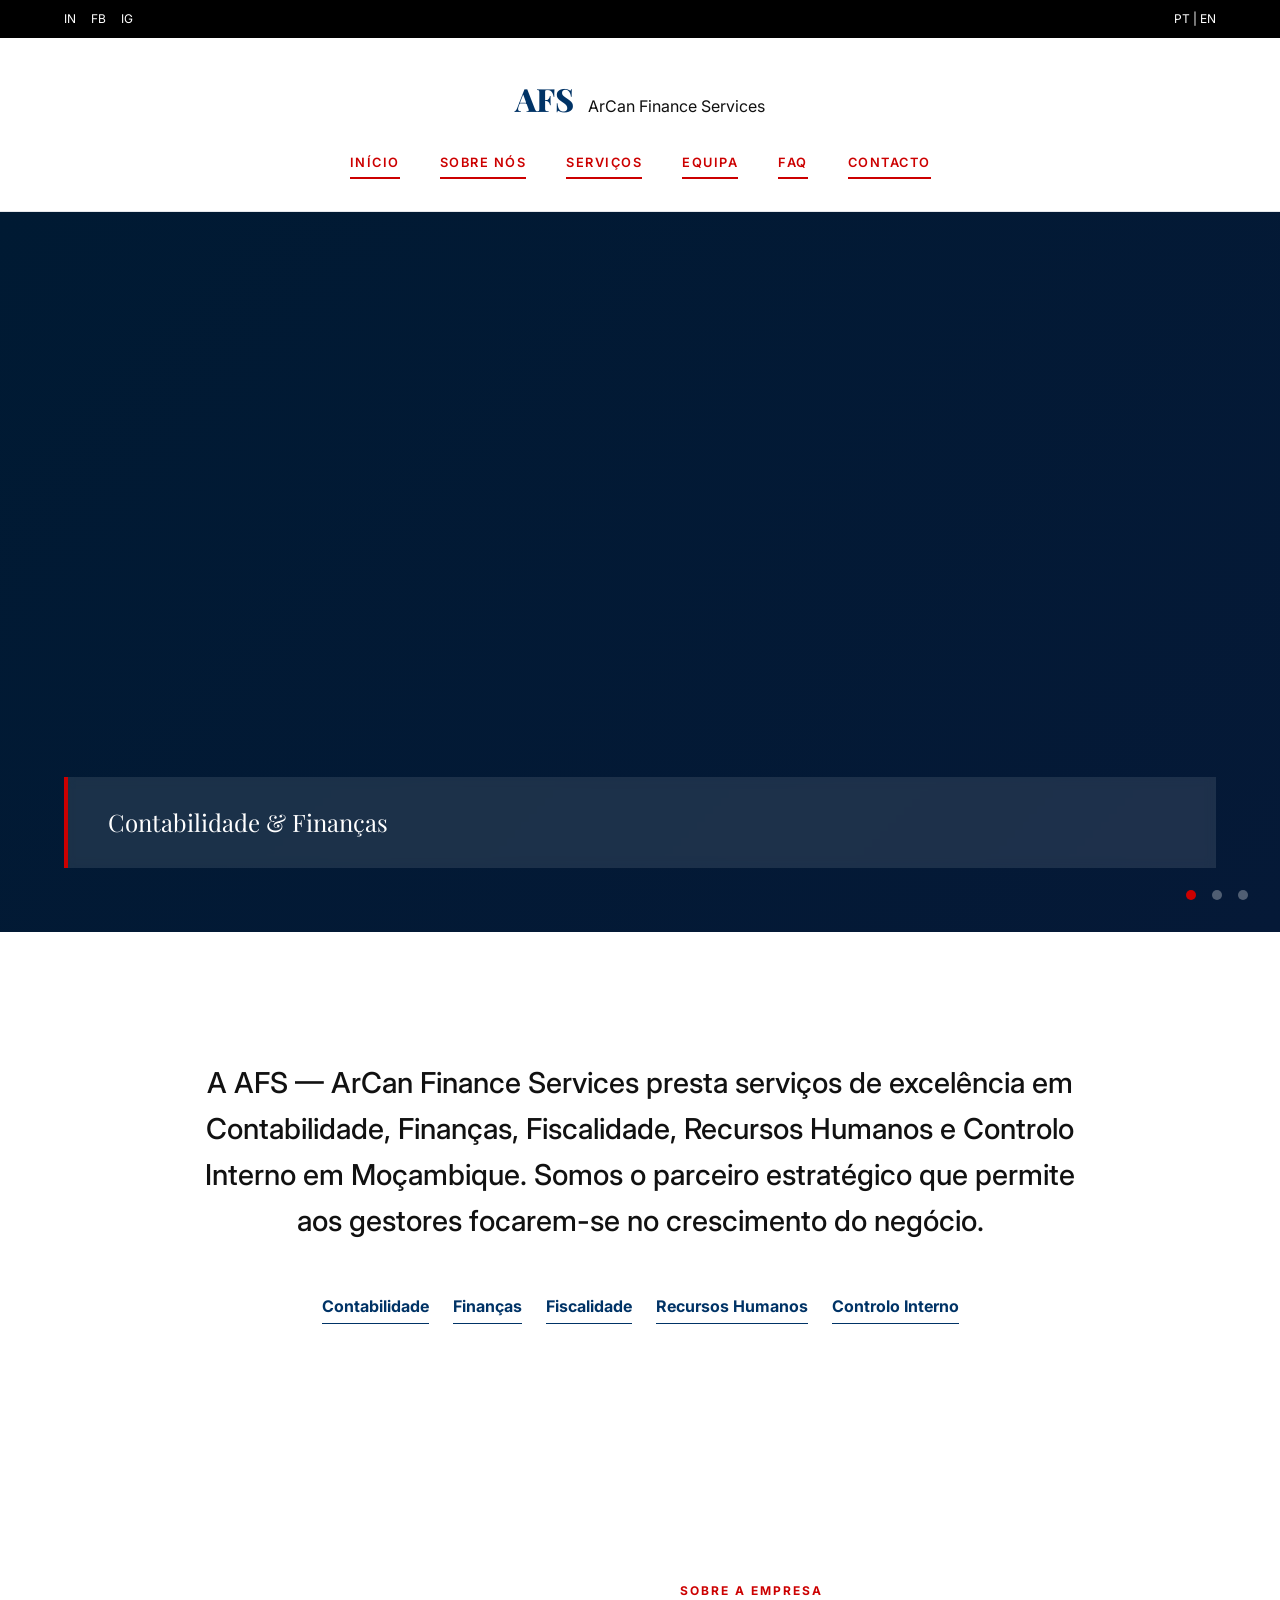
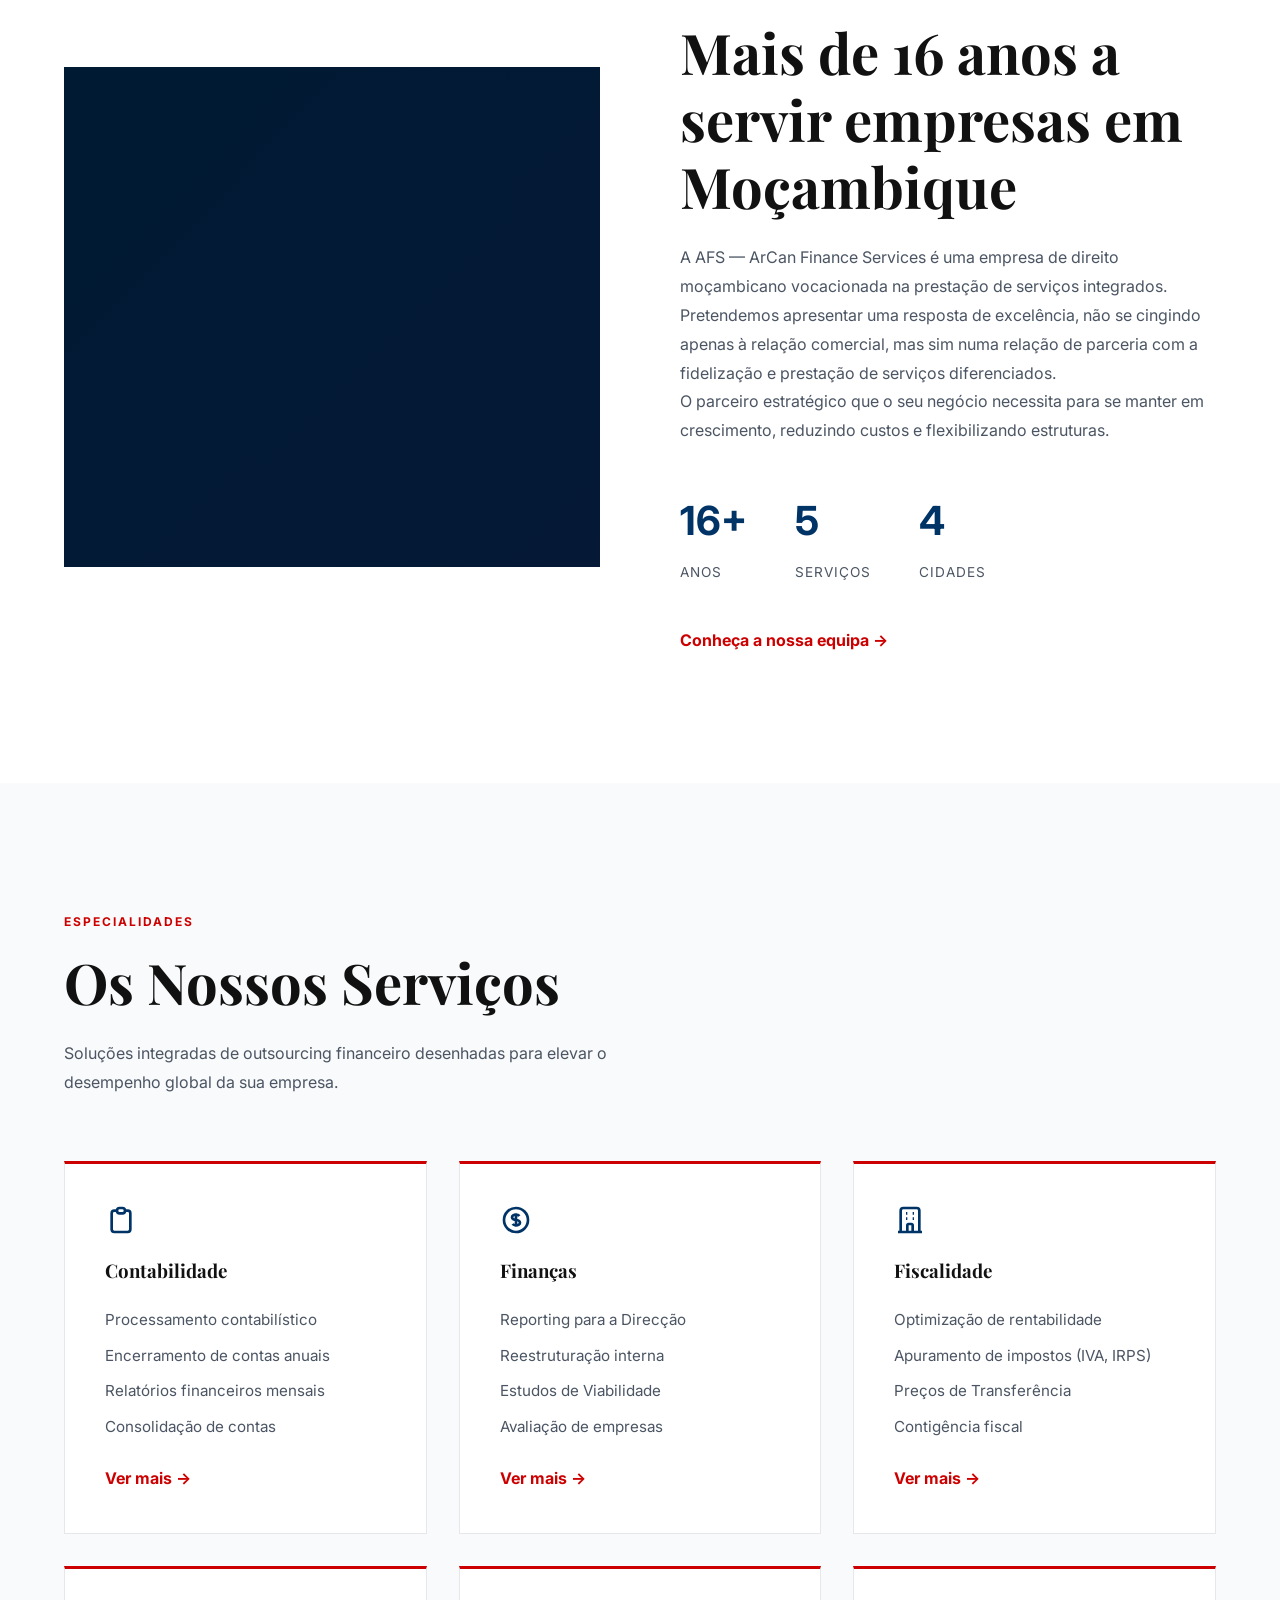
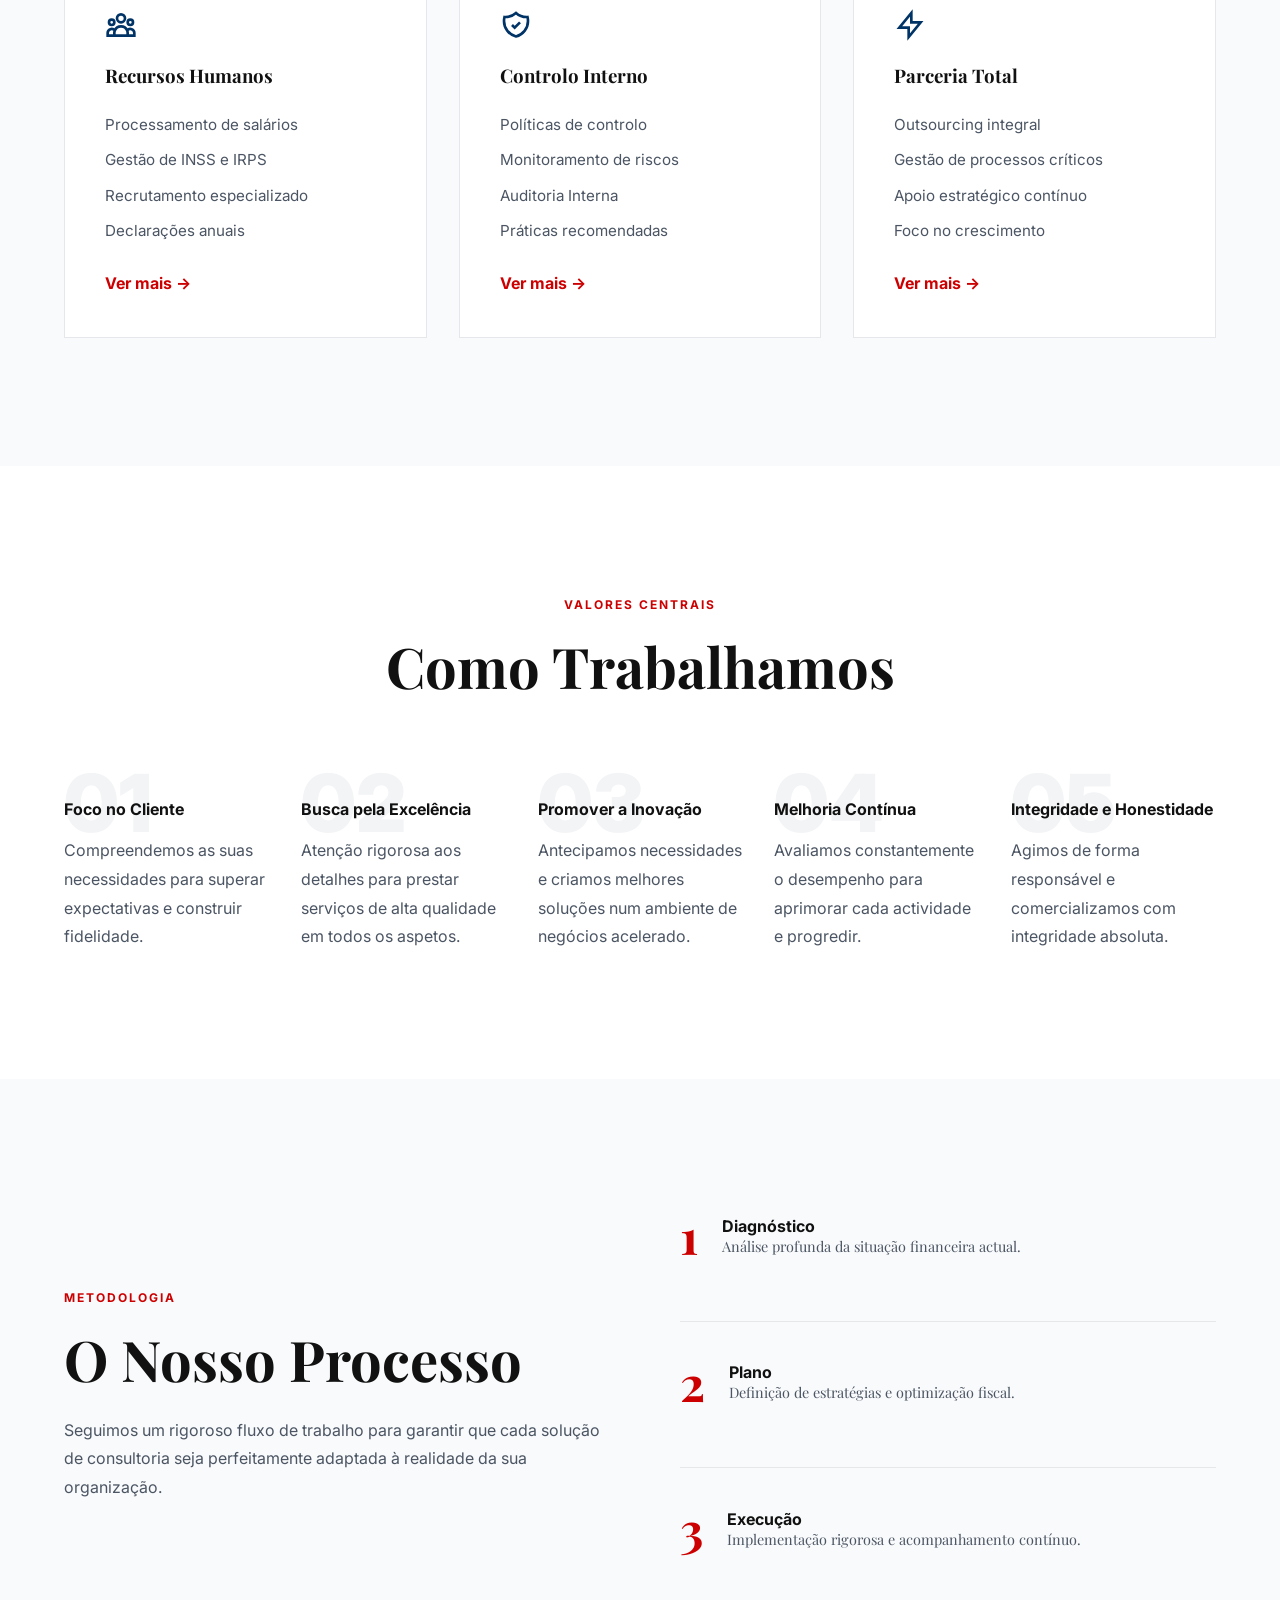
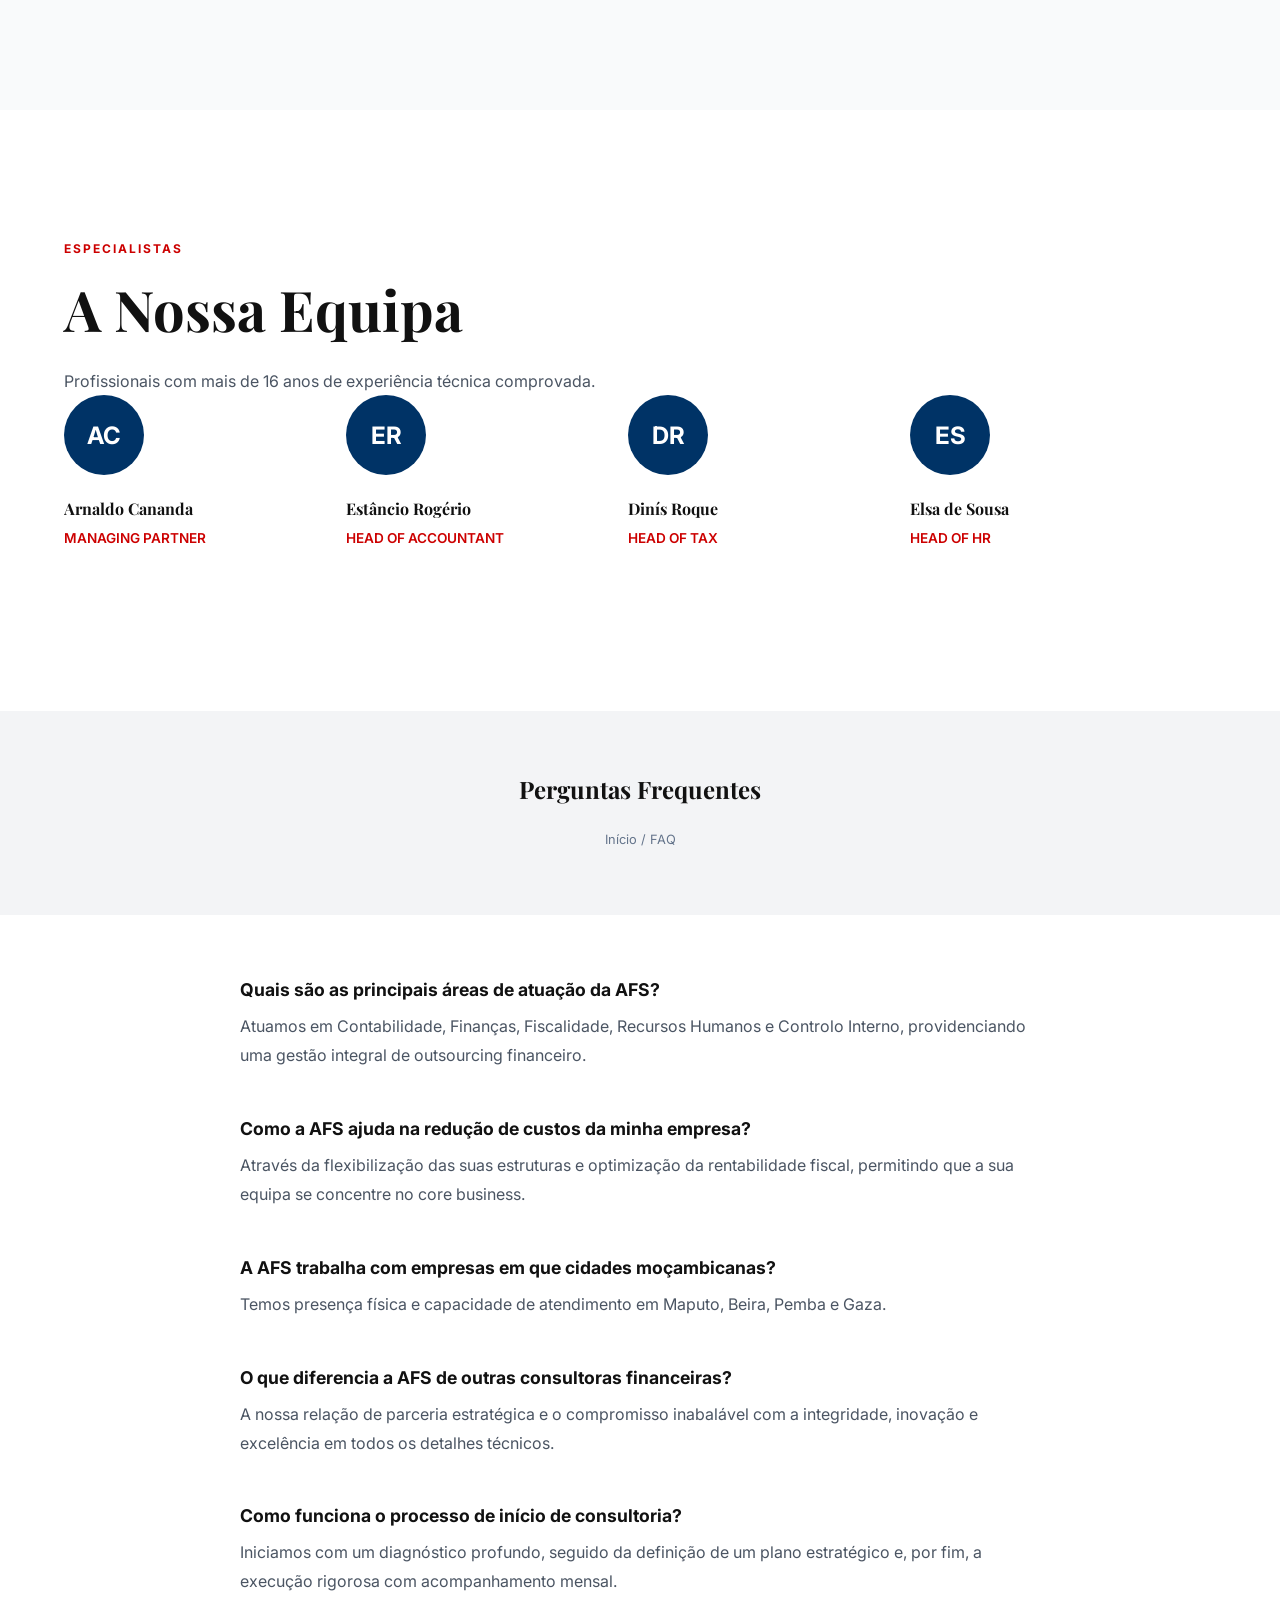
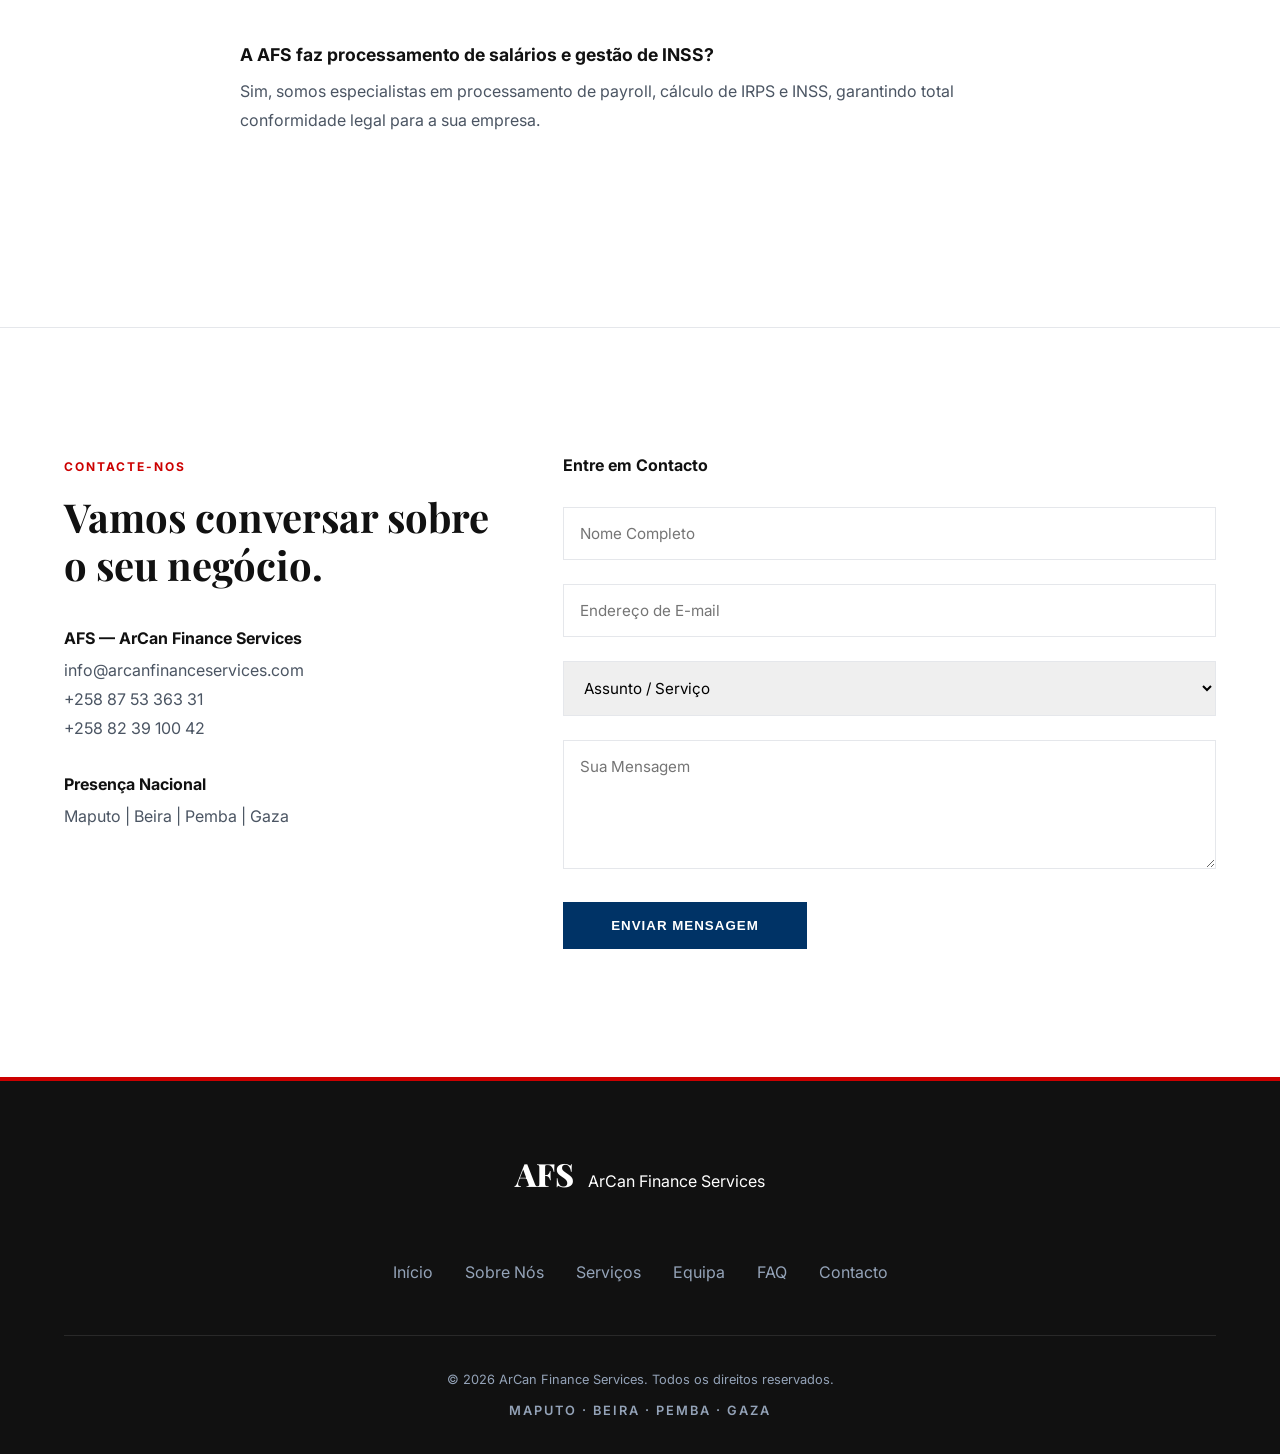
==== commit 0874ba93: "feat: complete website rebuild with editorial minimalist design" ====
--- a/index.html
+++ b/index.html
@@ -3,349 +3,511 @@
 <head>
     <meta charset="UTF-8">
     <meta name="viewport" content="width=device-width, initial-scale=1.0">
-    <title>AFS - ArCan Finance Services | Consultoria Financeira</title>
-    <meta name="description" content="A AFS — ArCan Finance Services é uma empresa especializada em outsourcing financeiro, contabilidade, fiscalidade e RH em Moçambique.">
+    <title>AFS — ArCan Finance Services | Consultoria de Excelência</title>
+    <meta name="description" content="A AFS presta serviços de excelência em Contabilidade, Finanças, Fiscalidade, Recursos Humanos e Controlo Interno em Moçambique.">
     
     <!-- Google Fonts -->
     <link rel="preconnect" href="https://fonts.googleapis.com">
     <link rel="preconnect" href="https://fonts.gstatic.com" crossorigin>
-    <link href="https://fonts.googleapis.com/css2?family=Inter:wght@300;400;500;600&family=Playfair+Display:wght@600;700;800&display=swap" rel="stylesheet">
+    <link href="https://fonts.googleapis.com/css2?family=Inter:wght@300;400;500;600;700;800&family=Playfair+Display:wght@600;700;800&display=swap" rel="stylesheet">
     
     <!-- CSS -->
-    <link rel="stylesheet" href="styles-v12.css">
+    <link rel="stylesheet" href="styles.css">
 </head>
 <body>
-    <!-- Navigation -->
-    <header class="navbar" id="navbar">
-        <div class="nav-container">
-            <div class="logo">
-                <span class="logo-bold">AFS</span>
-                <span class="logo-sub">ArCan Finance Services</span>
-            </div>
-            
-            <nav class="desktop-nav">
+
+    <!-- TOP BAR -->
+    <div class="top-bar">
+        <div class="container top-bar-content">
+            <div class="social-links">
+                <a href="#" aria-label="LinkedIn">IN</a>
+                <a href="#" aria-label="Facebook">FB</a>
+                <a href="#" aria-label="Instagram">IG</a>
+            </div>
+            <div class="lang-selector">
+                <span>PT</span> | <a href="#">EN</a>
+            </div>
+        </div>
+    </div>
+
+    <!-- NAVIGATION -->
+    <nav class="navbar" id="navbar">
+        <div class="container">
+            <div class="nav-logo">
+                <a href="index.html">
+                    <span class="logo-main">AFS</span>
+                    <span class="logo-sub">ArCan Finance Services</span>
+                </a>
+            </div>
+            <div class="nav-links">
                 <a href="#inicio" class="nav-link active">Início</a>
-                <a href="#sobre" class="nav-link">Sobre</a>
+                <a href="#sobre" class="nav-link">Sobre Nós</a>
                 <a href="#servicos" class="nav-link">Serviços</a>
                 <a href="#equipa" class="nav-link">Equipa</a>
+                <a href="#faq" class="nav-link">FAQ</a>
                 <a href="#contacto" class="nav-link">Contacto</a>
-            </nav>
-
+            </div>
             <button class="hamburger" id="hamburger" aria-label="Menu">
-                <span class="line"></span>
-                <span class="line"></span>
-                <span class="line"></span>
+                <svg width="24" height="24" viewBox="0 0 24 24" fill="none" stroke="currentColor" stroke-width="2">
+                    <path d="M3 12h18M3 6h18M3 18h18"/>
+                </svg>
             </button>
         </div>
-    </header>
-
-    <!-- Mobile Nav Backdrop -->
-    <div class="mobile-nav-backdrop" id="mobile-nav-backdrop"></div>
-
-    <!-- Mobile Nav Overlay -->
-    <div class="mobile-nav" id="mobile-nav">
-        <div class="mobile-nav-header">
-            <div class="user-icon">
-                <svg viewBox="0 0 24 24" fill="none" stroke="currentColor" stroke-width="1.5" width="24" height="24"><path d="M20 21v-2a4 4 0 0 0-4-4H8a4 4 0 0 0-4 4v2"/><circle cx="12" cy="7" r="4"/></svg>
-            </div>
-            <button class="close-menu" id="close-menu" aria-label="Close menu">
-                <svg viewBox="0 0 24 24" fill="none" stroke="currentColor" stroke-width="1.5" width="24" height="24"><line x1="18" y1="6" x2="6" y2="18"/><line x1="6" y1="6" x2="18" y2="18"/></svg>
-            </button>
+        <!-- MOBILE MENU OVERLAY -->
+        <div class="mobile-menu" id="mobile-menu">
+            <div class="container">
+                <div class="mobile-links">
+                    <a href="#inicio" class="mobile-link">Início</a>
+                    <a href="#sobre" class="mobile-link">Sobre Nós</a>
+                    <a href="#servicos" class="mobile-link">Serviços</a>
+                    <a href="#equipa" class="mobile-link">Equipa</a>
+                    <a href="#faq" class="mobile-link">FAQ</a>
+                    <a href="#contacto" class="mobile-link">Contacto</a>
+                </div>
+            </div>
         </div>
-        <nav class="mobile-links">
-            <a href="#inicio" class="mobile-link">Início</a>
-            <a href="#sobre" class="mobile-link">Sobre</a>
-            <a href="#servicos" class="mobile-link">Serviços</a>
-            <a href="#equipa" class="mobile-link">Equipa</a>
-            <a href="#contacto" class="mobile-link">Contacto</a>
-        </nav>
-    </div>
+    </nav>
 
     <main>
-        <!-- Section 1: Hero -->
-        <section id="inicio" class="hero section-dark">
-            <div class="hero-pattern"></div>
-            <div class="container hero-container">
-                <div class="hero-content">
-                    <span class="overline animate-fade-up delay-1">Consultoria Financeira de Excelência</span>
-                    <h1 class="animate-fade-up delay-2"><span class="fw-bold">Solidez e Confiança</span><br>para o seu Negócio</h1>
-                    <p class="hero-subtext animate-fade-up delay-3">Mais de 16 anos de experiência em Contabilidade, Finanças, Fiscalidade e Recursos Humanos em Moçambique. O parceiro certo para a sua gestão financeira.</p>
-                    <div class="hero-ctas animate-fade-up delay-4">
-                        <a href="#contacto" class="btn btn-primary">Fale Connosco</a>
-                        <a href="#servicos" class="btn btn-secondary">Nossos Serviços</a>
-                    </div>
-                </div>
-            </div>
-        </section>
-
-        <!-- Section 2: Sobre & Stats -->
-        <section id="sobre" class="sobre section-light">
-            <div class="container">
-                <div class="sobre-grid">
-                    <div class="sobre-text fade-in">
-                        <h2>O seu parceiro estratégico para o crescimento sustentável.</h2>
-                        <p>A AFS — ArCan Finance Services é uma empresa de direito moçambicano especializada em outsourcing financeiro. Permitimos que gestores e empresários foquem no crescimento do negócio enquanto tratamos das áreas críticas de suporte com os mais altos padrões profissionais e éticos.</p>
-                        <div class="value-pillars">
-                            <span class="pillar-chip">Foco no Cliente</span>
-                            <span class="pillar-chip">Excelência</span>
-                            <span class="pillar-chip">Integridade</span>
-                            <span class="pillar-chip">Rigor</span>
-                        </div>
-                    </div>
-                    <div class="stats-grid fade-in">
-                        <div class="stat-item">
-                            <span class="stat-number" data-target="16">0</span><span class="stat-plus">+</span>
-                            <span class="stat-label">Anos de Experiência</span>
-                        </div>
-                        <div class="stat-item">
-                            <span class="stat-number" data-target="5">0</span>
-                            <span class="stat-label">Áreas de Serviço</span>
-                        </div>
-                        <div class="stat-item">
-                            <span class="stat-number" data-target="4">0</span>
-                            <span class="stat-label">Cidades</span>
-                        </div>
-                        <div class="stat-item">
-                            <span class="stat-number" data-target="100">0</span><span class="stat-plus">%</span>
-                            <span class="stat-label">Compromisso</span>
-                        </div>
-                    </div>
-                </div>
-            </div>
-        </section>
-
-        <!-- Section 3: Serviços -->
-        <section id="servicos" class="servicos section-gray">
-            <div class="container">
-                <div class="section-header fade-in">
-                    <h2>Áreas de Actuação</h2>
-                    <p class="section-subtitle">Soluções financeiras integradas e adaptadas à realidade da sua empresa.</p>
+        <!-- SECTION 1: HERO SLIDER -->
+        <section id="inicio" class="hero-slider" style="padding: 0;">
+            <div class="slide slide-1 active">
+                <div class="container">
+                    <div class="slide-label fade-in">Contabilidade & Finanças</div>
+                </div>
+            </div>
+            <div class="slide slide-2">
+                <div class="container">
+                    <div class="slide-label fade-in">Fiscalidade & Recursos Humanos</div>
+                </div>
+            </div>
+            <div class="slide slide-3">
+                <div class="container">
+                    <div class="slide-label fade-in">Controlo Interno & Outsourcing</div>
+                </div>
+            </div>
+            
+            <div class="slider-nav">
+                <span class="dot active" data-index="0"></span>
+                <span class="dot" data-index="1"></span>
+                <span class="dot" data-index="2"></span>
+            </div>
+        </section>
+
+        <!-- SECTION 2: INTRO BLOCK -->
+        <section class="section-white">
+            <div class="container">
+                <div class="intro-block fade-in">
+                    <p class="intro-text">
+                        A AFS — ArCan Finance Services presta serviços de excelência em Contabilidade, Finanças, Fiscalidade, Recursos Humanos e Controlo Interno em Moçambique. Somos o parceiro estratégico que permite aos gestores focarem-se no crescimento do negócio.
+                    </p>
+                    <div class="service-links">
+                        <a href="#servicos" class="service-link">Contabilidade</a>
+                        <a href="#servicos" class="service-link">Finanças</a>
+                        <a href="#servicos" class="service-link">Fiscalidade</a>
+                        <a href="#servicos" class="service-link">Recursos Humanos</a>
+                        <a href="#servicos" class="service-link">Controlo Interno</a>
+                    </div>
+                </div>
+            </div>
+        </section>
+
+        <!-- SECTION 3: SOBRE NÓS -->
+        <section id="sobre" class="section-white">
+            <div class="container">
+                <div class="grid-2">
+                    <div class="sobre-img-box fade-in">
+                        <!-- CSS Gradient Pattern -->
+                    </div>
+                    <div class="sobre-content fade-in">
+                        <span class="overline">Sobre a Empresa</span>
+                        <h2>Mais de 16 anos a servir empresas em Moçambique</h2>
+                        <p>A AFS — ArCan Finance Services é uma empresa de direito moçambicano vocacionada na prestação de serviços integrados. Pretendemos apresentar uma resposta de excelência, não se cingindo apenas à relação comercial, mas sim numa relação de parceria com a fidelização e prestação de serviços diferenciados.</p>
+                        <p>O parceiro estratégico que o seu negócio necessita para se manter em crescimento, reduzindo custos e flexibilizando estruturas.</p>
+                        
+                        <div class="stats-row">
+                            <div class="stat-item">
+                                <span class="stat-num">16+</span>
+                                <span class="stat-lab">Anos</span>
+                            </div>
+                            <div class="stat-item">
+                                <span class="stat-num">5</span>
+                                <span class="stat-lab">Serviços</span>
+                            </div>
+                            <div class="stat-item">
+                                <span class="stat-num">4</span>
+                                <span class="stat-lab">Cidades</span>
+                            </div>
+                        </div>
+                        
+                        <a href="#equipa" class="cta-link">Conheça a nossa equipa &rarr;</a>
+                    </div>
+                </div>
+            </div>
+        </section>
+
+        <!-- SECTION 4: NOSSOS SERVIÇOS -->
+        <section id="servicos" class="section-alt">
+            <div class="container">
+                <div class="section-header fade-in" style="text-align: left; margin-bottom: 4rem;">
+                    <span class="overline">Especialidades</span>
+                    <h2>Os Nossos Serviços</h2>
+                    <p style="max-width: 600px;">Soluções integradas de outsourcing financeiro desenhadas para elevar o desempenho global da sua empresa.</p>
                 </div>
                 
                 <div class="services-grid">
-                    <!-- Card 1 -->
-                    <div class="corporate-card fade-in">
-                        <div class="service-icon">
-                            <svg xmlns="http://www.w3.org/2000/svg" width="32" height="32" viewBox="0 0 24 24" fill="none" stroke="currentColor" stroke-width="1.5" stroke-linecap="round" stroke-linejoin="round"><path d="M14.5 2H6a2 2 0 0 0-2 2v16a2 2 0 0 0 2 2h12a2 2 0 0 0 2-2V7.5L14.5 2z"/><polyline points="14 2 14 8 20 8"/><line x1="16" y1="13" x2="8" y2="13"/><line x1="16" y1="17" x2="8" y2="17"/><line x1="10" y1="9" x2="8" y2="9"/></svg>
+                    <!-- Service 1 -->
+                    <div class="service-card fade-in">
+                        <div class="card-icon">
+                            <svg viewBox="0 0 24 24" width="32" height="32" fill="none" stroke="currentColor" stroke-width="2">
+                                <path d="M9 5H7a2 2 0 00-2 2v12a2 2 0 002 2h10a2 2 0 002-2V7a2 2 0 00-2-2h-2M9 5a2 2 0 002 2h2a2 2 0 002-2M9 5a2 2 0 012-2h2a2 2 0 012 2"/>
+                            </svg>
                         </div>
                         <h3>Contabilidade</h3>
-                        <ul>
+                        <ul class="card-list">
                             <li>Processamento contabilístico</li>
+                            <li>Encerramento de contas anuais</li>
                             <li>Relatórios financeiros mensais</li>
-                            <li>Encerramento de contas</li>
                             <li>Consolidação de contas</li>
                         </ul>
-                    </div>
-                    
-                    <!-- Card 2 -->
-                    <div class="corporate-card fade-in">
-                        <div class="service-icon">
-                            <svg xmlns="http://www.w3.org/2000/svg" width="32" height="32" viewBox="0 0 24 24" fill="none" stroke="currentColor" stroke-width="1.5" stroke-linecap="round" stroke-linejoin="round"><path d="M21.21 15.89A10 10 0 1 1 8 2.83"/><path d="M22 12A10 10 0 0 0 12 2v10z"/></svg>
+                        <a href="#contacto" class="cta-link">Ver mais &rarr;</a>
+                    </div>
+
+                    <!-- Service 2 -->
+                    <div class="service-card fade-in">
+                        <div class="card-icon">
+                            <svg viewBox="0 0 24 24" width="32" height="32" fill="none" stroke="currentColor" stroke-width="2">
+                                <path d="M12 8c-1.657 0-3 .895-3 2s1.343 2 3 2 3 .895 3 2-1.343 2-3 2m0-8c1.11 0 2.08.402 2.599 1M12 8V7m0 1v8m0 0v1m0-1c-1.11 0-2.08-.402-2.599-1M21 12a9 9 0 11-18 0 9 9 0 0118 0z"/>
+                            </svg>
                         </div>
                         <h3>Finanças</h3>
-                        <ul>
-                            <li>Reporting financeiro</li>
+                        <ul class="card-list">
+                            <li>Reporting para a Direcção</li>
+                            <li>Reestruturação interna</li>
                             <li>Estudos de Viabilidade</li>
-                            <li>Elaboração de Orçamentos</li>
-                            <li>Avaliação de empresa (Valuation)</li>
+                            <li>Avaliação de empresas</li>
                         </ul>
-                    </div>
-
-                    <!-- Card 3 -->
-                    <div class="corporate-card fade-in">
-                        <div class="service-icon">
-                            <svg xmlns="http://www.w3.org/2000/svg" width="32" height="32" viewBox="0 0 24 24" fill="none" stroke="currentColor" stroke-width="1.5" stroke-linecap="round" stroke-linejoin="round"><path d="M3 21h18"/><path d="M4 21v-4"/><path d="M20 21v-4"/><path d="M8 21v-4"/><path d="M12 21v-4"/><path d="M16 21v-4"/><polygon points="12 4 4 17 20 17"/><path d="M12 4v13"/></svg>
+                        <a href="#contacto" class="cta-link">Ver mais &rarr;</a>
+                    </div>
+
+                    <!-- Service 3 -->
+                    <div class="service-card fade-in">
+                        <div class="card-icon">
+                            <svg viewBox="0 0 24 24" width="32" height="32" fill="none" stroke="currentColor" stroke-width="2">
+                                <path d="M19 21V5a2 2 0 00-2-2H7a2 2 0 00-2 2v16m14 0h2m-2 0h-5m-9 0H3m2 0h5M9 7h1m-1 4h1m4-4h1m-1 4h1m-5 10v-5a1 1 0 011-1h2a1 1 0 011 1v5m-4 0h4"/>
+                            </svg>
                         </div>
                         <h3>Fiscalidade</h3>
-                        <ul>
-                            <li>IVA, IRPS, IRPC</li>
-                            <li>Constituição de empresas</li>
+                        <ul class="card-list">
+                            <li>Optimização de rentabilidade</li>
+                            <li>Apuramento de impostos (IVA, IRPS)</li>
                             <li>Preços de Transferência</li>
-                            <li>Optimização fiscal</li>
+                            <li>Contigência fiscal</li>
                         </ul>
-                    </div>
-
-                    <!-- Card 4 -->
-                    <div class="corporate-card fade-in">
-                        <div class="service-icon">
-                            <svg xmlns="http://www.w3.org/2000/svg" width="32" height="32" viewBox="0 0 24 24" fill="none" stroke="currentColor" stroke-width="1.5" stroke-linecap="round" stroke-linejoin="round"><path d="M16 21v-2a4 4 0 0 0-4-4H6a4 4 0 0 0-4 4v2"/><circle cx="9" cy="7" r="4"/><path d="M22 21v-2a4 4 0 0 0-3-3.87"/><path d="M16 3.13a4 4 0 0 1 0 7.75"/></svg>
+                        <a href="#contacto" class="cta-link">Ver mais &rarr;</a>
+                    </div>
+
+                    <!-- Service 4 -->
+                    <div class="service-card fade-in">
+                        <div class="card-icon">
+                            <svg viewBox="0 0 24 24" width="32" height="32" fill="none" stroke="currentColor" stroke-width="2">
+                                <path d="M17 20h5v-2a3 3 0 00-5.356-1.857M17 20H7m10 0v-2c0-.656-.126-1.283-.356-1.857M7 20H2v-2a3 3 0 015.356-1.857M7 20v-2c0-.656.126-1.283.356-1.857m0 0a5.002 5.002 0 019.288 0M15 7a3 3 0 11-6 0 3 3 0 016 0zm6 3a2 2 0 11-4 0 2 2 0 014 0zM7 10a2 2 0 11-4 0 2 2 0 014 0z"/>
+                            </svg>
                         </div>
                         <h3>Recursos Humanos</h3>
-                        <ul>
+                        <ul class="card-list">
                             <li>Processamento de salários</li>
-                            <li>IRPS e INSS</li>
+                            <li>Gestão de INSS e IRPS</li>
                             <li>Recrutamento especializado</li>
                             <li>Declarações anuais</li>
                         </ul>
-                    </div>
-
-                    <!-- Card 5 -->
-                    <div class="corporate-card fade-in">
-                        <div class="service-icon">
-                            <svg xmlns="http://www.w3.org/2000/svg" width="32" height="32" viewBox="0 0 24 24" fill="none" stroke="currentColor" stroke-width="1.5" stroke-linecap="round" stroke-linejoin="round"><path d="M12 22s8-4 8-10V5l-8-3-8 3v7c0 6 8 10 8 10"/><path d="m9 12 2 2 4-4"/></svg>
+                        <a href="#contacto" class="cta-link">Ver mais &rarr;</a>
+                    </div>
+
+                    <!-- Service 5 -->
+                    <div class="service-card fade-in">
+                        <div class="card-icon">
+                            <svg viewBox="0 0 24 24" width="32" height="32" fill="none" stroke="currentColor" stroke-width="2">
+                                <path d="M9 12l2 2 4-4m5.618-4.016A11.955 11.955 0 0112 2.944a11.955 11.955 0 01-8.618 3.04A12.02 12.02 0 003 9c0 5.591 3.824 10.29 9 11.622 5.176-1.332 9-6.03 9-11.622 0-1.042-.133-2.052-.382-3.016z"/>
+                            </svg>
                         </div>
                         <h3>Controlo Interno</h3>
-                        <ul>
+                        <ul class="card-list">
                             <li>Políticas de controlo</li>
-                            <li>Monitoramento interno</li>
-                            <li>Auditoria Interna (outsourcing)</li>
-                            <li>Melhores práticas financeiras</li>
+                            <li>Monitoramento de riscos</li>
+                            <li>Auditoria Interna</li>
+                            <li>Práticas recomendadas</li>
                         </ul>
-                    </div>
-                </div>
-            </div>
-        </section>
-
-        <!-- Section 4: Nossa Equipa & Metodologia -->
-        <section id="equipa" class="equipa section-light">
-            <div class="container">
-                <div class="section-header fade-in">
+                        <a href="#contacto" class="cta-link">Ver mais &rarr;</a>
+                    </div>
+
+                    <!-- Service 6 -->
+                    <div class="service-card fade-in">
+                        <div class="card-icon">
+                            <svg viewBox="0 0 24 24" width="32" height="32" fill="none" stroke="currentColor" stroke-width="2">
+                                <path d="M13 10V3L4 14h7v7l9-11h-7z"/>
+                            </svg>
+                        </div>
+                        <h3>Parceria Total</h3>
+                        <ul class="card-list">
+                            <li>Outsourcing integral</li>
+                            <li>Gestão de processos críticos</li>
+                            <li>Apoio estratégico contínuo</li>
+                            <li>Foco no crescimento</li>
+                        </ul>
+                        <a href="#contacto" class="cta-link">Ver mais &rarr;</a>
+                    </div>
+                </div>
+            </div>
+        </section>
+
+        <!-- SECTION 5: MODELO DE NEGÓCIO -->
+        <section class="section-white">
+            <div class="container">
+                <div class="section-header fade-in" style="text-align: center;">
+                    <span class="overline">Valores Centrais</span>
+                    <h2>Como Trabalhamos</h2>
+                </div>
+                
+                <div class="pillars-row">
+                    <div class="pillar-item fade-in">
+                        <span class="pillar-num">01</span>
+                        <span class="pillar-title">Foco no Cliente</span>
+                        <p>Compreendemos as suas necessidades para superar expectativas e construir fidelidade.</p>
+                    </div>
+                    <div class="pillar-item fade-in">
+                        <span class="pillar-num">02</span>
+                        <span class="pillar-title">Busca pela Excelência</span>
+                        <p>Atenção rigorosa aos detalhes para prestar serviços de alta qualidade em todos os aspetos.</p>
+                    </div>
+                    <div class="pillar-item fade-in">
+                        <span class="pillar-num">03</span>
+                        <span class="pillar-title">Promover a Inovação</span>
+                        <p>Antecipamos necessidades e criamos melhores soluções num ambiente de negócios acelerado.</p>
+                    </div>
+                    <div class="pillar-item fade-in">
+                        <span class="pillar-num">04</span>
+                        <span class="pillar-title">Melhoria Contínua</span>
+                        <p>Avaliamos constantemente o desempenho para aprimorar cada actividade e progredir.</p>
+                    </div>
+                    <div class="pillar-item fade-in">
+                        <span class="pillar-num">05</span>
+                        <span class="pillar-title">Integridade e Honestidade</span>
+                        <p>Agimos de forma responsável e comercializamos com integridade absoluta.</p>
+                    </div>
+                </div>
+            </div>
+        </section>
+
+        <!-- SECTION 6: METODOLOGIA -->
+        <section class="section-alt">
+            <div class="container">
+                <div class="grid-2">
+                    <div class="fade-in">
+                        <span class="overline">Metodologia</span>
+                        <h2>O Nosso Processo</h2>
+                        <p>Seguimos um rigoroso fluxo de trabalho para garantir que cada solução de consultoria seja perfeitamente adaptada à realidade da sua organização.</p>
+                    </div>
+                    <div class="steps-list fade-in">
+                        <div class="step-item" style="margin-bottom: 2rem; border-bottom: 1px solid var(--c-border); padding-bottom: 2rem;">
+                            <h4 style="display: flex; align-items: center; gap: 1.5rem;">
+                                <span style="font-size: 3rem; color: var(--c-red);">1</span>
+                                <div>
+                                    <span style="font-weight: 700; display: block; font-family: var(--font-body);">Diagnóstico</span>
+                                    <span style="font-weight: 400; font-size: 0.9rem; color: var(--c-gray-text);">Análise profunda da situação financeira actual.</span>
+                                </div>
+                            </h4>
+                        </div>
+                        <div class="step-item" style="margin-bottom: 2rem; border-bottom: 1px solid var(--c-border); padding-bottom: 2rem;">
+                            <h4 style="display: flex; align-items: center; gap: 1.5rem;">
+                                <span style="font-size: 3rem; color: var(--c-red);">2</span>
+                                <div>
+                                    <span style="font-weight: 700; display: block; font-family: var(--font-body);">Plano</span>
+                                    <span style="font-weight: 400; font-size: 0.9rem; color: var(--c-gray-text);">Definição de estratégias e optimização fiscal.</span>
+                                </div>
+                            </h4>
+                        </div>
+                        <div class="step-item">
+                            <h4 style="display: flex; align-items: center; gap: 1.5rem;">
+                                <span style="font-size: 3rem; color: var(--c-red);">3</span>
+                                <div>
+                                    <span style="font-weight: 700; display: block; font-family: var(--font-body);">Execução</span>
+                                    <span style="font-weight: 400; font-size: 0.9rem; color: var(--c-gray-text);">Implementação rigorosa e acompanhamento contínuo.</span>
+                                </div>
+                            </h4>
+                        </div>
+                    </div>
+                </div>
+            </div>
+        </section>
+
+        <!-- SECTION 7: NOSSA EQUIPA -->
+        <section id="equipa" class="section-white">
+            <div class="container">
+                <div class="section-header fade-in" style="text-align: left;">
+                    <span class="overline">Especialistas</span>
                     <h2>A Nossa Equipa</h2>
-                    <p class="section-subtitle">Liderança e experiência garantindo os mais altos padrões de rigor técnico.</p>
+                    <p>Profissionais com mais de 16 anos de experiência técnica comprovada.</p>
                 </div>
                 
-                <div class="team-grid">
-                    <div class="team-card fade-in">
-                        <div class="team-img-wrapper">
-                            <img src="https://images.unsplash.com/photo-1560250097-0b93528c311a?auto=format&fit=crop&q=80&w=400&h=500" alt="Arnaldo Cananda">
-                        </div>
-                        <div class="team-info">
-                            <h4>Arnaldo Cananda</h4>
-                            <span class="role">Managing Partner</span>
-                        </div>
-                    </div>
-                    <div class="team-card fade-in">
-                        <div class="team-img-wrapper">
-                            <img src="https://images.unsplash.com/photo-1573496359142-b8d87734a5a2?auto=format&fit=crop&q=80&w=400&h=500" alt="Estâncio Rogério">
-                        </div>
-                        <div class="team-info">
-                            <h4>Estâncio Rogério</h4>
-                            <span class="role">Head of Accountant</span>
-                        </div>
-                    </div>
-                    <div class="team-card fade-in">
-                        <div class="team-img-wrapper">
-                            <img src="https://images.unsplash.com/photo-1556157382-97eda2d62296?auto=format&fit=crop&q=80&w=400&h=500" alt="Dinís Roque">
-                        </div>
-                        <div class="team-info">
-                            <h4>Dinís Roque</h4>
-                            <span class="role">Head of Tax</span>
-                        </div>
-                    </div>
-                    <div class="team-card fade-in">
-                        <div class="team-img-wrapper">
-                            <img src="https://images.unsplash.com/photo-1573497019940-1c28c88b4f3e?auto=format&fit=crop&q=80&w=400&h=500" alt="Elsa de Sousa">
-                        </div>
-                        <div class="team-info">
-                            <h4>Elsa de Sousa</h4>
-                            <span class="role">Head of Human Resources</span>
-                        </div>
-                    </div>
-                    <div class="team-card fade-in">
-                        <div class="team-img-wrapper">
-                            <img src="https://images.unsplash.com/photo-1507003211169-0a1dd7228f2d?auto=format&fit=crop&q=80&w=400&h=500" alt="Manuel Simões">
-                        </div>
-                        <div class="team-info">
-                            <h4>Manuel Simões</h4>
-                            <span class="role">Head of Finance</span>
-                        </div>
-                    </div>
-                </div>
-            </div>
-        </section>
-
-        <!-- Section 5: Contacto -->
-        <section id="contacto" class="contacto section-dark">
-            <div class="container contact-split">
-                <div class="contact-info fade-in">
-                    <h2>Agende uma Reunião</h2>
-                    <p>Descubra como podemos optimizar a estrutura financeira da sua empresa.</p>
+                <div class="team-grid-editorial" style="display: flex; gap: 2rem; overflow-x: auto; padding-bottom: 2rem; scroll-snap-type: x mandatory;">
+                    <!-- Member 1 -->
+                    <div class="team-member-editorial fade-in" style="flex: 0 0 250px; scroll-snap-align: start;">
+                        <div class="member-avatar" style="width: 80px; height: 80px; border-radius: 50%; background-color: var(--c-navy); color: white; display: flex; justify-content: center; align-items: center; font-size: 1.5rem; font-weight: 700; margin-bottom: 1.5rem;">AC</div>
+                        <h4 style="margin-bottom: 0.25rem;">Arnaldo Cananda</h4>
+                        <span style="color: var(--c-red); font-weight: 600; font-size: 0.85rem; text-transform: uppercase;">Managing Partner</span>
+                    </div>
+                    <!-- Member 2 -->
+                    <div class="team-member-editorial fade-in" style="flex: 0 0 250px; scroll-snap-align: start;">
+                        <div class="member-avatar" style="width: 80px; height: 80px; border-radius: 50%; background-color: var(--c-navy); color: white; display: flex; justify-content: center; align-items: center; font-size: 1.5rem; font-weight: 700; margin-bottom: 1.5rem;">ER</div>
+                        <h4 style="margin-bottom: 0.25rem;">Estâncio Rogério</h4>
+                        <span style="color: var(--c-red); font-weight: 600; font-size: 0.85rem; text-transform: uppercase;">Head of Accountant</span>
+                    </div>
+                    <!-- Member 3 -->
+                    <div class="team-member-editorial fade-in" style="flex: 0 0 250px; scroll-snap-align: start;">
+                        <div class="member-avatar" style="width: 80px; height: 80px; border-radius: 50%; background-color: var(--c-navy); color: white; display: flex; justify-content: center; align-items: center; font-size: 1.5rem; font-weight: 700; margin-bottom: 1.5rem;">DR</div>
+                        <h4 style="margin-bottom: 0.25rem;">Dinís Roque</h4>
+                        <span style="color: var(--c-red); font-weight: 600; font-size: 0.85rem; text-transform: uppercase;">Head of Tax</span>
+                    </div>
+                    <!-- Member 4 -->
+                    <div class="team-member-editorial fade-in" style="flex: 0 0 250px; scroll-snap-align: start;">
+                        <div class="member-avatar" style="width: 80px; height: 80px; border-radius: 50%; background-color: var(--c-navy); color: white; display: flex; justify-content: center; align-items: center; font-size: 1.5rem; font-weight: 700; margin-bottom: 1.5rem;">ES</div>
+                        <h4 style="margin-bottom: 0.25rem;">Elsa de Sousa</h4>
+                        <span style="color: var(--c-red); font-weight: 600; font-size: 0.85rem; text-transform: uppercase;">Head of HR</span>
+                    </div>
+                    <!-- Member 5 -->
+                    <div class="team-member-editorial fade-in" style="flex: 0 0 250px; scroll-snap-align: start;">
+                        <div class="member-avatar" style="width: 80px; height: 80px; border-radius: 50%; background-color: var(--c-navy); color: white; display: flex; justify-content: center; align-items: center; font-size: 1.5rem; font-weight: 700; margin-bottom: 1.5rem;">MS</div>
+                        <h4 style="margin-bottom: 0.25rem;">Manuel Simões</h4>
+                        <span style="color: var(--c-red); font-weight: 600; font-size: 0.85rem; text-transform: uppercase;">Head of Finance</span>
+                    </div>
+                </div>
+            </div>
+        </section>
+
+        <!-- SECTION 8: FAQ -->
+        <section id="faq" class="section-white" style="padding-top: 0;">
+            <div class="faq-header fade-in">
+                <div class="container">
+                    <h1>Perguntas Frequentes</h1>
+                    <div class="breadcrumb">Início / FAQ</div>
+                </div>
+            </div>
+            
+            <div class="container">
+                <div class="faq-container">
+                    <div class="faq-item fade-in">
+                        <h4>Quais são as principais áreas de atuação da AFS?</h4>
+                        <p>Atuamos em Contabilidade, Finanças, Fiscalidade, Recursos Humanos e Controlo Interno, providenciando uma gestão integral de outsourcing financeiro.</p>
+                    </div>
+                    <div class="faq-item fade-in">
+                        <h4>Como a AFS ajuda na redução de custos da minha empresa?</h4>
+                        <p>Através da flexibilização das suas estruturas e optimização da rentabilidade fiscal, permitindo que a sua equipa se concentre no core business.</p>
+                    </div>
+                    <div class="faq-item fade-in">
+                        <h4>A AFS trabalha com empresas em que cidades moçambicanas?</h4>
+                        <p>Temos presença física e capacidade de atendimento em Maputo, Beira, Pemba e Gaza.</p>
+                    </div>
+                    <div class="faq-item fade-in">
+                        <h4>O que diferencia a AFS de outras consultoras financeiras?</h4>
+                        <p>A nossa relação de parceria estratégica e o compromisso inabalável com a integridade, inovação e excelência em todos os detalhes técnicos.</p>
+                    </div>
+                    <div class="faq-item fade-in">
+                        <h4>Como funciona o processo de início de consultoria?</h4>
+                        <p>Iniciamos com um diagnóstico profundo, seguido da definição de um plano estratégico e, por fim, a execução rigorosa com acompanhamento mensal.</p>
+                    </div>
+                    <div class="faq-item fade-in">
+                        <h4>A AFS faz processamento de salários e gestão de INSS?</h4>
+                        <p>Sim, somos especialistas em processamento de payroll, cálculo de IRPS e INSS, garantindo total conformidade legal para a sua empresa.</p>
+                    </div>
+                </div>
+            </div>
+        </section>
+
+        <!-- SECTION 9: CONTACTO -->
+        <section id="contacto" class="section-white" style="border-top: 1px solid var(--c-border);">
+            <div class="container">
+                <div class="contact-grid">
+                    <div class="contact-info fade-in">
+                        <span class="overline">Contacte-nos</span>
+                        <h2 style="font-size: 2.5rem; margin-bottom: 2.5rem;">Vamos conversar sobre o seu negócio.</h2>
+                        
+                        <div style="margin-bottom: 2rem;">
+                            <h4 style="font-family: var(--font-body); font-weight: 700; margin-bottom: 0.5rem;">AFS — ArCan Finance Services</h4>
+                            <p>info@arcanfinanceservices.com</p>
+                            <p>+258 87 53 363 31</p>
+                            <p>+258 82 39 100 42</p>
+                        </div>
+                        
+                        <div>
+                            <h4 style="font-family: var(--font-body); font-weight: 700; margin-bottom: 0.5rem;">Presença Nacional</h4>
+                            <p>Maputo | Beira | Pemba | Gaza</p>
+                        </div>
+                    </div>
                     
-                    <ul class="contact-details">
-                        <li>
-                            <svg viewBox="0 0 24 24" fill="none" stroke="currentColor" stroke-width="2"><path d="M4 4h16c1.1 0 2 .9 2 2v12c0 1.1-.9 2-2 2H4c-1.1 0-2-.9-2-2V6c0-1.1.9-2 2-2z"></path><polyline points="22,6 12,13 2,6"></polyline></svg>
-                            <a href="mailto:info@arcanfinanceservices.com">info@arcanfinanceservices.com</a>
-                        </li>
-                        <li>
-                            <svg viewBox="0 0 24 24" fill="none" stroke="currentColor" stroke-width="2"><path d="M22 16.92v3a2 2 0 0 1-2.18 2 19.79 19.79 0 0 1-8.63-3.07 19.5 19.5 0 0 1-6-6 19.79 19.79 0 0 1-3.07-8.67A2 2 0 0 1 4.11 2h3a2 2 0 0 1 2 1.72 12.84 12.84 0 0 0 .7 2.81 2 2 0 0 1-.45 2.11L8.09 9.91a16 16 0 0 0 6 6l1.27-1.27a2 2 0 0 1 2.11-.45 12.84 12.84 0 0 0 2.81.7A2 2 0 0 1 22 16.92z"></path></svg>
-                            <span>+258 87 53 363 31 | +258 82 39 100 42</span>
-                        </li>
-                        <li>
-                            <svg viewBox="0 0 24 24" fill="none" stroke="currentColor" stroke-width="2"><path d="M21 10c0 7-9 13-9 13s-9-6-9-13a9 9 0 0 1 18 0z"></path><circle cx="12" cy="10" r="3"></circle></svg>
-                            <span>Maputo | Beira | Pemba | Gaza</span>
-                        </li>
-                    </ul>
-                </div>
-
-                <div class="contact-form-container fade-in">
-                    <form id="contactForm" class="contact-form">
-                        <div class="form-row">
+                    <div class="contact-form fade-in">
+                        <h4 style="font-family: var(--font-body); font-weight: 700; margin-bottom: 2rem;">Entre em Contacto</h4>
+                        <form id="contact-form">
                             <div class="form-group">
-                                <input type="text" id="name" placeholder="Nome" required>
+                                <input type="text" placeholder="Nome Completo" required>
                             </div>
                             <div class="form-group">
-                                <input type="text" id="company" placeholder="Empresa">
-                            </div>
-                        </div>
-                        <div class="form-group">
-                            <input type="email" id="email" placeholder="E-mail" required>
-                        </div>
-                        <div class="form-group">
-                            <select id="service" required>
-                                <option value="" disabled selected>Serviço de interesse</option>
-                                <option value="contabilidade">Contabilidade</option>
-                                <option value="financas">Finanças</option>
-                                <option value="fiscalidade">Fiscalidade</option>
-                                <option value="rh">Recursos Humanos</option>
-                                <option value="controlo">Controlo Interno</option>
-                            </select>
-                        </div>
-                        <div class="form-group">
-                            <textarea id="message" rows="3" placeholder="Mensagem" required></textarea>
-                        </div>
-                        <button type="submit" class="btn btn-primary submit-btn">Enviar Mensagem</button>
-                        <div class="form-success" id="formSuccess">Mensagem enviada com sucesso.</div>
-                    </form>
+                                <input type="email" placeholder="Endereço de E-mail" required>
+                            </div>
+                            <div class="form-group">
+                                <select required>
+                                    <option value="" disabled selected>Assunto / Serviço</option>
+                                    <option value="contabilidade">Contabilidade</option>
+                                    <option value="financas">Finanças</option>
+                                    <option value="fiscalidade">Fiscalidade</option>
+                                    <option value="rh">Recursos Humanos</option>
+                                    <option value="outro">Outro</option>
+                                </select>
+                            </div>
+                            <div class="form-group">
+                                <textarea rows="5" placeholder="Sua Mensagem" required></textarea>
+                            </div>
+                            <button type="submit" class="btn-submit">Enviar Mensagem</button>
+                        </form>
+                    </div>
                 </div>
             </div>
         </section>
     </main>
 
-    <!-- Footer -->
-    <footer>
-        <div class="footer-top">
-            <div class="container footer-grid">
-                <div class="footer-brand">
-                    <div class="logo">
-                        <span class="logo-bold">AFS</span>
-                    </div>
-                    <p class="tagline">Rigor e Excelência Financeira em Moçambique.</p>
+    <!-- FOOTER -->
+    <footer class="footer">
+        <div class="container">
+            <div class="footer-content">
+                <div class="nav-logo">
+                    <a href="index.html">
+                        <span class="logo-main" style="color: white;">AFS</span>
+                        <span class="logo-sub" style="color: white;">ArCan Finance Services</span>
+                    </a>
                 </div>
                 <div class="footer-links">
                     <a href="#inicio">Início</a>
-                    <a href="#sobre">Sobre</a>
+                    <a href="#sobre">Sobre Nós</a>
                     <a href="#servicos">Serviços</a>
                     <a href="#equipa">Equipa</a>
-                </div>
-                <div class="footer-contact">
-                    <p>info@arcanfinanceservices.com</p>
-                    <p>+258 87 53 363 31</p>
-                </div>
-            </div>
-        </div>
-        <div class="footer-bottom">
-            <div class="container">
-                <p>&copy; 2025 ArCan Finance Services. Todos os direitos reservados.</p>
+                    <a href="#faq">FAQ</a>
+                    <a href="#contacto">Contacto</a>
+                </div>
+            </div>
+            <div class="footer-bottom">
+                <p>&copy; 2026 ArCan Finance Services. Todos os direitos reservados.</p>
+                <p style="margin-top: 0.5rem; letter-spacing: 2px; font-weight: 600;">MAPUTO · BEIRA · PEMBA · GAZA</p>
             </div>
         </div>
     </footer>
 
-    <!-- Floating Elements (Kept minimal) -->
-    <a href="https://wa.me/258875336331" class="floating-whatsapp" target="_blank" aria-label="WhatsApp">
-        <svg xmlns="http://www.w3.org/2000/svg" width="32" height="32" viewBox="0 0 24 24" fill="white" stroke="white" stroke-width="0" stroke-linecap="round" stroke-linejoin="round"><path d="M17.472 14.382c-.297-.149-1.758-.867-2.03-.967-.273-.099-.471-.148-.67.15-.197.297-.767.966-.94 1.164-.173.199-.347.223-.644.075-.297-.15-1.255-.463-2.39-1.475-.888-.788-1.487-1.761-1.66-2.059-.173-.297-.018-.458.13-.606.134-.133.298-.347.446-.52.149-.174.198-.298.298-.497.099-.198.05-.371-.025-.52-.075-.149-.669-1.612-.916-2.207-.242-.579-.487-.5-.669-.51a12.8 12.8 0 0 0-.57-.01c-.198 0-.52.074-.792.372-.272.297-1.04 1.016-1.04 2.479 0 1.462 1.065 2.875 1.213 3.074.149.198 2.096 3.2 5.077 4.487.709.306 1.262.489 1.694.625.712.227 1.36.195 1.871.118.571-.085 1.758-.719 2.006-1.413.248-.694.248-1.289.173-1.413-.074-.124-.272-.198-.57-.347m-5.421 7.403h-.004a9.87 9.87 0 0 1-5.031-1.378l-.361-.214-3.741.982.998-3.648-.235-.374a9.86 9.86 0 0 1-1.51-5.26c.001-5.45 4.436-9.884 9.888-9.884 2.64 0 5.122 1.03 6.988 2.898a9.825 9.825 0 0 1 2.893 6.994c-.003 5.45-4.437 9.884-9.885 9.884m8.413-18.297A11.815 11.815 0 0 0 12.05 0C5.495 0 .16 5.335.157 11.892c0 2.096.547 4.142 1.588 5.945L.057 24l6.305-1.654a11.882 11.882 0 0 0 5.683 1.448h.005c6.554 0 11.89-5.335 11.893-11.893a11.821 11.821 0 0 0-3.48-8.413Z"/></svg>
+    <a href="https://wa.me/258875336331" class="wa-float" id="whatsapp-btn" target="_blank">
+        <svg viewBox="0 0 24 24" width="32" height="32" fill="currentColor">
+            <path d="M17.472 14.382c-.297-.149-1.758-.867-2.03-.967-.273-.099-.471-.148-.67.15-.197.297-.767.966-.94 1.164-.173.199-.347.223-.644.075-.297-.15-1.255-.463-2.39-1.475-.883-.788-1.48-1.761-1.653-2.059-.173-.297-.018-.458.13-.606.134-.133.298-.347.446-.52.149-.174.198-.298.298-.497.099-.198.05-.371-.025-.52-.075-.149-.669-1.612-.916-2.207-.242-.579-.487-.5-.669-.51-.173-.008-.371-.01-.57-.01-.198 0-.52.074-.792.372-.272.297-1.04 1.016-1.04 2.479 0 1.462 1.065 2.875 1.213 3.074.149.198 2.096 3.2 5.077 4.487.709.306 1.262.489 1.694.625.712.227 1.36.195 1.871.118.571-.085 1.758-.719 2.006-1.413.248-.694.248-1.289.173-1.413-.074-.124-.272-.198-.57-.347m-5.421 7.403h-.004a9.87 9.87 0 01-5.031-1.378l-.361-.214-3.741.982.998-3.648-.235-.374a9.86 9.86 0 01-1.51-5.26c.001-5.45 4.436-9.884 9.888-9.884 2.64 0 5.122 1.03 6.988 2.898a9.825 9.825 0 012.893 6.994c-.003 5.45-4.437 9.884-9.885 9.884m8.413-18.297A11.815 11.815 0 0012.05 0C5.495 0 .16 5.335.157 11.892c0 2.096.547 4.142 1.588 5.945L0 24l6.335-1.662c1.72.938 3.659 1.435 5.631 1.435h.008c6.554 0 11.89-5.335 11.893-11.893a11.821 11.821 0 00-3.48-8.413Z"/>
+        </svg>
     </a>
 
     <!-- JS -->
-    <script src="script-v12.js"></script>
+    <script src="script.js"></script>
 </body>
 </html>
--- a/styles.css
+++ b/styles.css
@@ -0,0 +1,632 @@
+/* 
+   AFS — ArCan Finance Services
+   Design Reference: Editorial Minimalist (inspired by Interslab)
+   ========================================================================== */
+
+:root {
+    /* Colors */
+    --c-white: #FFFFFF;
+    --c-black: #111111;
+    --c-gray-text: #4B5563;
+    --c-navy: #003366;
+    --c-red: #CC0000;
+    --c-border: #E5E7EB;
+    --c-bg-alt: #F9FAFB;
+    --c-topbar: #000000;
+
+    /* Fonts */
+    --font-heading: 'Playfair Display', serif;
+    --font-body: 'Inter', sans-serif;
+
+    /* Spacing */
+    --section-padding: clamp(4rem, 10vw, 8rem);
+    --container-max: 1200px;
+    --z-nav: 1000;
+}
+
+/* ==========================================================================
+   RESET & BASE
+   ========================================================================== */
+*, *::before, *::after {
+    box-sizing: border-box;
+    margin: 0;
+    padding: 0;
+}
+
+html {
+    scroll-behavior: smooth;
+    font-size: 16px;
+}
+
+body {
+    font-family: var(--font-body);
+    color: var(--c-gray-text);
+    background-color: var(--c-white);
+    line-height: 1.8;
+    overflow-x: hidden;
+    -webkit-font-smoothing: antialiased;
+}
+
+a {
+    text-decoration: none;
+    color: inherit;
+    transition: all 0.3s ease;
+}
+
+ul {
+    list-style: none;
+}
+
+img {
+    max-width: 100%;
+    display: block;
+}
+
+/* ==========================================================================
+   TYPOGRAPHY
+   ========================================================================== */
+h1, h2, h3, h4, h5, h6 {
+    font-family: var(--font-heading);
+    color: var(--c-black);
+    line-height: 1.2;
+    margin-bottom: 1.5rem;
+}
+
+h2 {
+    font-size: clamp(2rem, 5vw, 3.5rem);
+    font-weight: 700;
+}
+
+.text-navy { color: var(--c-navy); }
+.text-red { color: var(--c-red); }
+.text-black { color: var(--c-black); }
+
+.overline {
+    display: block;
+    text-transform: uppercase;
+    font-size: 0.75rem;
+    letter-spacing: 2px;
+    color: var(--c-red);
+    font-weight: 700;
+    margin-bottom: 1rem;
+    font-family: var(--font-body);
+}
+
+/* ==========================================================================
+   LAYOUT
+   ========================================================================== */
+.container {
+    width: 100%;
+    max-width: var(--container-max);
+    margin: 0 auto;
+    padding: 0 1.5rem;
+}
+
+section {
+    padding: var(--section-padding) 0;
+}
+
+.section-alt {
+    background-color: var(--c-bg-alt);
+}
+
+.grid-2 {
+    display: grid;
+    grid-template-columns: 1fr;
+    gap: 3rem;
+}
+
+@media (min-width: 992px) {
+    .grid-2 {
+        grid-template-columns: 1fr 1fr;
+        gap: 5rem;
+        align-items: center;
+    }
+}
+
+/* ==========================================================================
+   TOP BAR & NAVIGATION
+   ========================================================================== */
+.top-bar {
+    background-color: var(--c-topbar);
+    color: white;
+    padding: 8px 0;
+    font-size: 0.75rem;
+}
+
+.top-bar-content {
+    display: flex;
+    justify-content: space-between;
+    align-items: center;
+}
+
+.social-links {
+    display: flex;
+    gap: 15px;
+}
+
+.social-links a:hover {
+    color: var(--c-red);
+}
+
+.navbar {
+    background-color: var(--c-white);
+    padding: 2rem 0;
+    transition: all 0.3s ease;
+    border-bottom: 1px solid transparent;
+    position: relative;
+    z-index: var(--z-nav);
+}
+
+.navbar.sticky {
+    position: fixed;
+    top: 0;
+    left: 0;
+    width: 100%;
+    padding: 1rem 0;
+    border-bottom: 1px solid var(--c-border);
+    box-shadow: 0 2px 10px rgba(0,0,0,0.02);
+}
+
+.nav-logo {
+    text-align: center;
+    margin-bottom: 1.5rem;
+}
+
+.logo-main {
+    font-family: var(--font-heading);
+    font-size: 2rem;
+    font-weight: 800;
+    color: var(--c-navy);
+}
+
+.logo-sub {
+    font-size: 1rem;
+    color: var(--c-black);
+    margin-left: 10px;
+    font-weight: 400;
+}
+
+.nav-links {
+    display: flex;
+    justify-content: center;
+    gap: 2.5rem;
+}
+
+.nav-link {
+    font-size: 0.8rem;
+    font-weight: 600;
+    text-transform: uppercase;
+    letter-spacing: 1.5px;
+    color: var(--c-black);
+    position: relative;
+    padding-bottom: 5px;
+}
+
+.nav-link::after {
+    content: '';
+    position: absolute;
+    bottom: 0;
+    left: 0;
+    width: 0;
+    height: 2px;
+    background-color: var(--c-red);
+    transition: width 0.3s ease;
+}
+
+.nav-link:hover::after, .nav-link.active::after {
+    width: 100%;
+}
+
+.nav-link.active {
+    color: var(--c-red);
+}
+
+/* Mobile Nav */
+.hamburger {
+    display: none;
+    cursor: pointer;
+    background: none;
+    border: none;
+    color: var(--c-black);
+}
+
+.mobile-menu {
+    position: absolute;
+    top: 100%;
+    left: 0;
+    width: 100%;
+    background-color: var(--c-white);
+    border-bottom: 1px solid var(--c-border);
+    max-height: 0;
+    overflow: hidden;
+    transition: max-height 0.4s ease-in-out;
+    box-shadow: 0 10px 20px rgba(0,0,0,0.05);
+}
+
+.mobile-menu.active {
+    max-height: 500px;
+}
+
+.mobile-links {
+    display: flex;
+    flex-direction: column;
+    padding: 2rem 0;
+}
+
+.mobile-link {
+    font-size: 1rem;
+    font-weight: 600;
+    text-transform: uppercase;
+    letter-spacing: 1px;
+    padding: 1rem 0;
+    border-bottom: 1px solid #F3F4F6;
+    color: var(--c-black);
+}
+
+.mobile-link:last-child {
+    border-bottom: none;
+}
+
+@media (max-width: 991px) {
+    .nav-links {
+        display: none;
+    }
+    .hamburger {
+        display: block;
+        position: absolute;
+        right: 1.5rem;
+        top: 50%;
+        transform: translateY(-50%);
+    }
+    .nav-logo {
+        text-align: left;
+        margin-bottom: 0;
+    }
+    .navbar {
+        padding: 1.5rem 0;
+    }
+}
+
+/* ==========================================================================
+   HERO SLIDER
+   ========================================================================== */
+.hero-slider {
+    position: relative;
+    width: 100%;
+    height: 80vh;
+    overflow: hidden;
+}
+
+@media (max-width: 767px) {
+    .hero-slider { height: 60vh; }
+}
+
+.slide {
+    position: absolute;
+    top: 0;
+    left: 0;
+    width: 100%;
+    height: 100%;
+    opacity: 0;
+    transition: opacity 0.8s ease;
+    display: flex;
+    align-items: flex-end;
+    padding-bottom: 4rem;
+}
+
+.slide.active {
+    opacity: 1;
+}
+
+/* Gradients for slides */
+.slide-1 { background: linear-gradient(135deg, #001A33 0%, #051937 100%); }
+.slide-2 { background: linear-gradient(135deg, #051937 0%, #1a1a1a 100%); }
+.slide-3 { background: linear-gradient(135deg, #1a1a1a 0%, #001A33 100%); }
+
+.slide-label {
+    background-color: rgba(255, 255, 255, 0.1);
+    backdrop-filter: blur(5px);
+    color: var(--c-white);
+    padding: 1.5rem 2.5rem;
+    font-family: var(--font-heading);
+    font-size: 1.5rem;
+    border-left: 4px solid var(--c-red);
+}
+
+.slider-nav {
+    position: absolute;
+    bottom: 2rem;
+    right: 2rem;
+    display: flex;
+    gap: 1rem;
+    z-index: 10;
+}
+
+.dot {
+    width: 10px;
+    height: 10px;
+    background-color: rgba(255,255,255,0.3);
+    border-radius: 50%;
+    cursor: pointer;
+}
+
+.dot.active {
+    background-color: var(--c-red);
+}
+
+/* ==========================================================================
+   SECTIONS
+   ========================================================================== */
+
+/* Intro */
+.intro-block {
+    text-align: center;
+    max-width: 900px;
+    margin: 0 auto;
+}
+
+.intro-text {
+    font-size: clamp(1.2rem, 2.5vw, 1.8rem);
+    color: var(--c-black);
+    line-height: 1.6;
+    font-weight: 500;
+}
+
+.service-links {
+    margin-top: 3rem;
+    display: flex;
+    justify-content: center;
+    flex-wrap: wrap;
+    gap: 1.5rem;
+}
+
+.service-link {
+    font-weight: 700;
+    color: var(--c-navy);
+    border-bottom: 1px solid var(--c-navy);
+    padding-bottom: 2px;
+}
+
+/* Sobre */
+.sobre-img-box {
+    width: 100%;
+    height: 500px;
+    background: linear-gradient(135deg, #001A33 0%, #051937 100%);
+    position: relative;
+}
+
+.stats-row {
+    display: flex;
+    gap: 3rem;
+    margin: 2.5rem 0;
+}
+
+.stat-num {
+    font-size: 2.5rem;
+    font-weight: 700;
+    color: var(--c-navy);
+    display: block;
+}
+
+.stat-lab {
+    font-size: 0.85rem;
+    text-transform: uppercase;
+    letter-spacing: 1px;
+}
+
+.cta-link {
+    color: var(--c-red);
+    font-weight: 700;
+    display: inline-flex;
+    align-items: center;
+    gap: 8px;
+}
+
+/* Serviços Grid */
+.services-grid {
+    display: grid;
+    grid-template-columns: repeat(auto-fit, minmax(300px, 1fr));
+    gap: 2rem;
+}
+
+.service-card {
+    background-color: var(--c-white);
+    border: 1px solid var(--c-border);
+    padding: 2.5rem;
+    border-top: 3px solid var(--c-red);
+    transition: border-color 0.3s ease;
+}
+
+.service-card:hover {
+    border-color: var(--c-navy);
+}
+
+.card-icon {
+    width: 32px;
+    height: 32px;
+    color: var(--c-navy);
+    margin-bottom: 1.5rem;
+}
+
+.card-list {
+    margin: 1.5rem 0;
+}
+
+.card-list li {
+    font-size: 0.95rem;
+    margin-bottom: 0.5rem;
+}
+
+/* Pillars */
+.pillars-row {
+    display: grid;
+    grid-template-columns: repeat(auto-fit, minmax(200px, 1fr));
+    gap: 2rem;
+    margin-top: 4rem;
+}
+
+.pillar-item {
+    position: relative;
+    padding-top: 2rem;
+}
+
+.pillar-num {
+    position: absolute;
+    top: 0;
+    left: 0;
+    font-size: 5rem;
+    font-weight: 900;
+    color: #F3F4F6;
+    line-height: 1;
+    z-index: -1;
+}
+
+.pillar-title {
+    font-weight: 700;
+    color: var(--c-black);
+    margin-bottom: 0.75rem;
+    display: block;
+}
+
+/* FAQ */
+.faq-header {
+    background-color: #F3F4F6;
+    padding: 4rem 0;
+    text-align: center;
+}
+
+.breadcrumb {
+    font-size: 0.8rem;
+    color: #64748B;
+    margin-top: 1rem;
+}
+
+.faq-container {
+    max-width: 800px;
+    margin: 4rem auto;
+}
+
+.faq-item {
+    margin-bottom: 3rem;
+}
+
+.faq-item h4 {
+    font-family: var(--font-body);
+    font-weight: 700;
+    font-size: 1.1rem;
+    margin-bottom: 0.75rem;
+}
+
+/* Contacto */
+.contact-grid {
+    display: grid;
+    grid-template-columns: 1fr;
+    gap: 4rem;
+}
+
+@media (min-width: 992px) {
+    .contact-grid {
+        grid-template-columns: 1fr 1.5fr;
+    }
+}
+
+.form-group {
+    margin-bottom: 1.5rem;
+}
+
+input, select, textarea {
+    width: 100%;
+    padding: 1rem;
+    border: 1px solid var(--c-border);
+    font-family: var(--font-body);
+    font-size: 0.95rem;
+    outline: none;
+    transition: border-color 0.2s ease;
+}
+
+input:focus, textarea:focus {
+    border-color: var(--c-navy);
+}
+
+.btn-submit {
+    background-color: var(--c-navy);
+    color: var(--c-white);
+    padding: 1rem 3rem;
+    border: none;
+    font-weight: 700;
+    cursor: pointer;
+    text-transform: uppercase;
+    letter-spacing: 1px;
+}
+
+/* Footer */
+.footer {
+    background-color: #111111;
+    color: #94A3B8;
+    padding: 4rem 0 2rem;
+    border-top: 4px solid var(--c-red);
+}
+
+.footer-content {
+    display: flex;
+    flex-direction: column;
+    align-items: center;
+    gap: 2rem;
+}
+
+.footer-links {
+    display: flex;
+    gap: 2rem;
+    flex-wrap: wrap;
+    justify-content: center;
+}
+
+.footer-links a:hover {
+    color: var(--c-white);
+}
+
+.footer-bottom {
+    margin-top: 3rem;
+    padding-top: 2rem;
+    border-top: 1px solid rgba(255,255,255,0.1);
+    text-align: center;
+    font-size: 0.8rem;
+}
+
+/* ==========================================================================
+   ANIMATIONS
+   ========================================================================== */
+.fade-in {
+    opacity: 0;
+    transform: translateY(20px);
+    transition: opacity 0.5s ease-out, transform 0.5s ease-out;
+}
+
+.fade-in.visible {
+    opacity: 1;
+    transform: translateY(0);
+}
+
+/* Floating WhatsApp */
+.wa-float {
+    position: fixed;
+    bottom: 2rem;
+    right: 2rem;
+    width: 60px;
+    height: 60px;
+    background-color: #25D366;
+    border-radius: 50%;
+    display: flex;
+    justify-content: center;
+    align-items: center;
+    color: white;
+    box-shadow: 0 4px 20px rgba(0,0,0,0.15);
+    z-index: 1000;
+    opacity: 0;
+    transition: opacity 0.3s ease;
+}
+
+.wa-float.visible {
+    opacity: 1;
+}
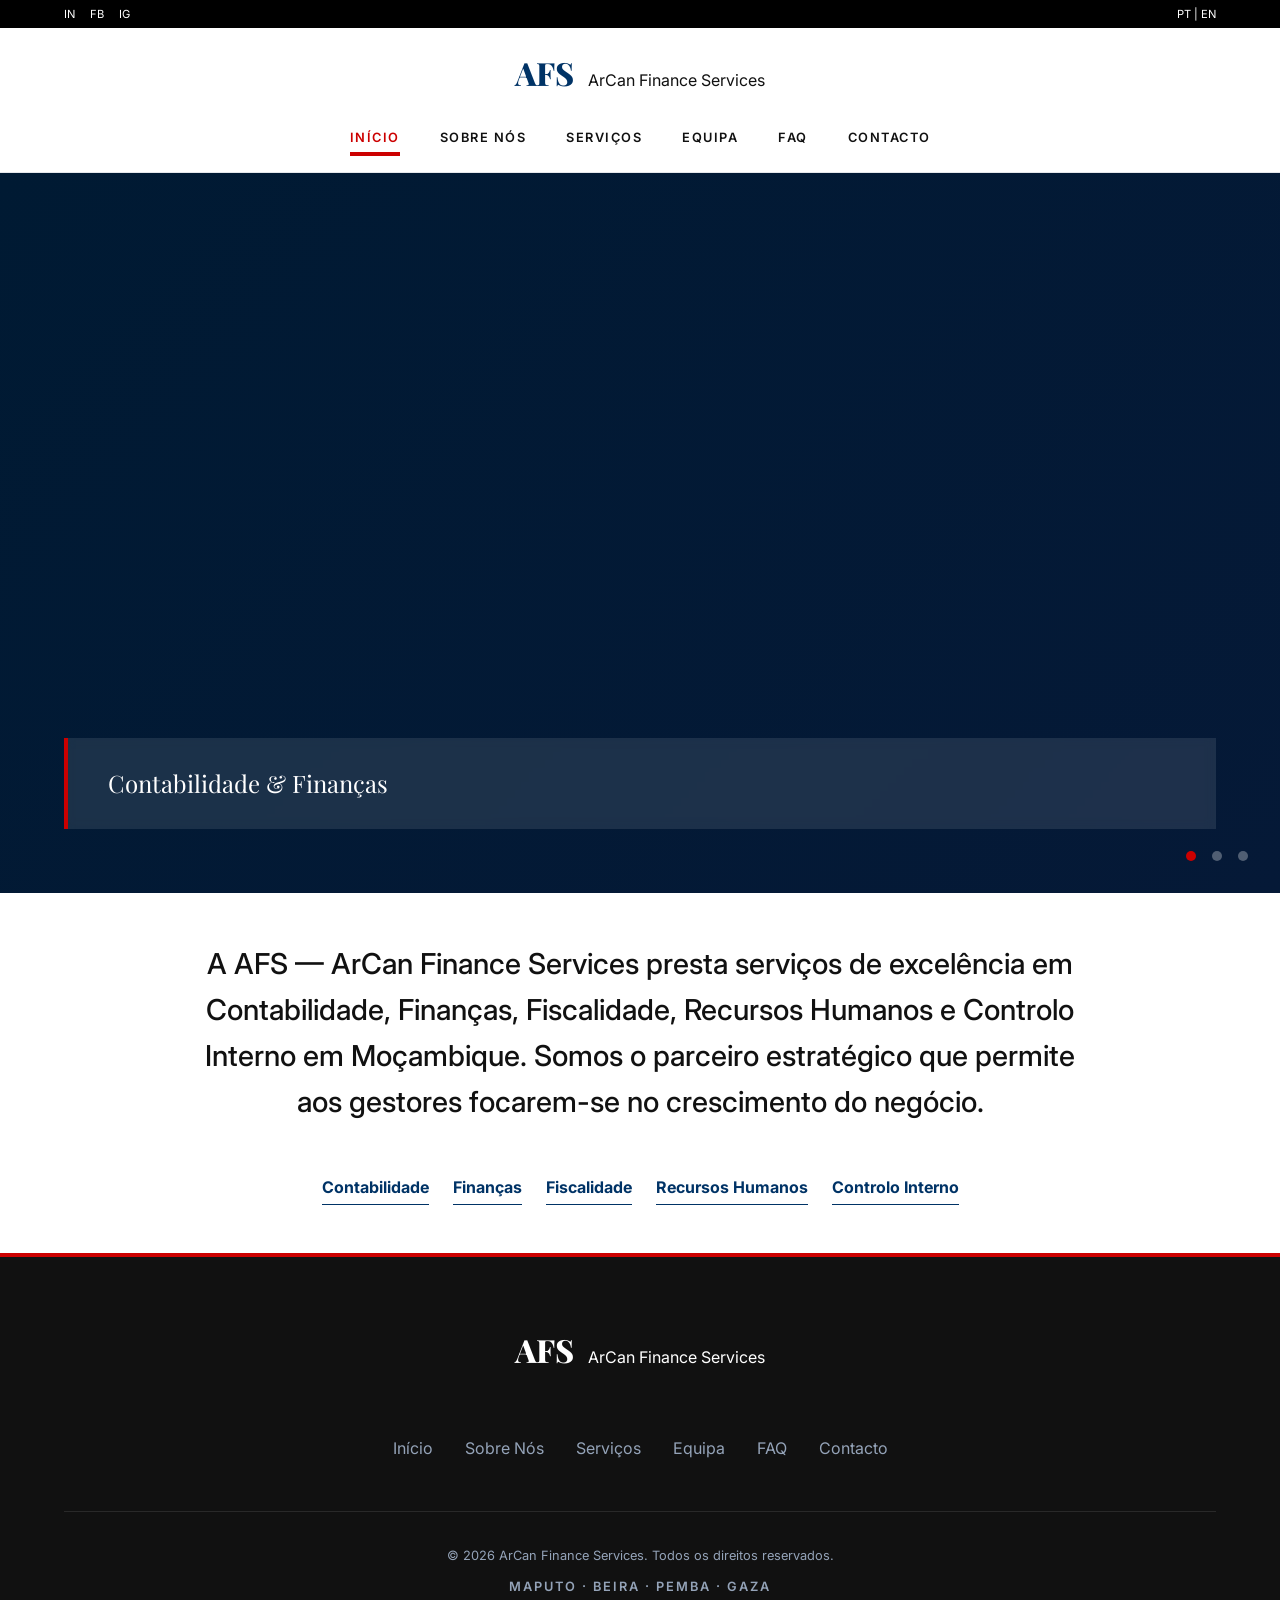
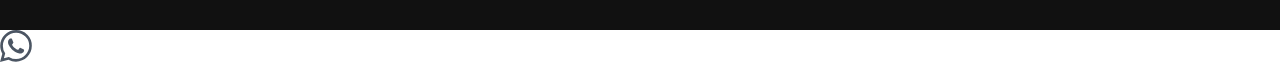
==== commit ba475a3d: "fix: extreme compactness and cache busting v31" ====
--- a/index.html
+++ b/index.html
@@ -12,7 +12,7 @@
     <link href="https://fonts.googleapis.com/css2?family=Inter:wght@300;400;500;600;700;800&family=Playfair+Display:wght@600;700;800&display=swap" rel="stylesheet">
     
     <!-- CSS -->
-    <link rel="stylesheet" href="styles.css">
+    <link rel="stylesheet" href="styles-v31.css">
 </head>
 <body>
 
@@ -40,29 +40,34 @@
                 </a>
             </div>
             <div class="nav-links">
-                <a href="#inicio" class="nav-link active">Início</a>
-                <a href="#sobre" class="nav-link">Sobre Nós</a>
-                <a href="#servicos" class="nav-link">Serviços</a>
-                <a href="#equipa" class="nav-link">Equipa</a>
-                <a href="#faq" class="nav-link">FAQ</a>
-                <a href="#contacto" class="nav-link">Contacto</a>
+                <a href="index.html" class="nav-link active">Início</a>
+                <a href="sobre.html" class="nav-link">Sobre Nós</a>
+                <a href="servicos.html" class="nav-link">Serviços</a>
+                <a href="equipa.html" class="nav-link">Equipa</a>
+                <a href="faq.html" class="nav-link">FAQ</a>
+                <a href="contacto.html" class="nav-link">Contacto</a>
             </div>
-            <button class="hamburger" id="hamburger" aria-label="Menu">
-                <svg width="24" height="24" viewBox="0 0 24 24" fill="none" stroke="currentColor" stroke-width="2">
-                    <path d="M3 12h18M3 6h18M3 18h18"/>
-                </svg>
-            </button>
+
+            <!-- MOBILE NAV BAR (Interslab Style) -->
+            <div class="mobile-nav-toggle" id="hamburger">
+                <span class="go-to-text">Go to...</span>
+                <div class="hamburger-icon">
+                    <span></span>
+                    <span></span>
+                    <span></span>
+                </div>
+            </div>
         </div>
         <!-- MOBILE MENU OVERLAY -->
         <div class="mobile-menu" id="mobile-menu">
             <div class="container">
                 <div class="mobile-links">
-                    <a href="#inicio" class="mobile-link">Início</a>
-                    <a href="#sobre" class="mobile-link">Sobre Nós</a>
-                    <a href="#servicos" class="mobile-link">Serviços</a>
-                    <a href="#equipa" class="mobile-link">Equipa</a>
-                    <a href="#faq" class="mobile-link">FAQ</a>
-                    <a href="#contacto" class="mobile-link">Contacto</a>
+                    <a href="index.html" class="mobile-link">Início</a>
+                    <a href="sobre.html" class="mobile-link">Sobre Nós</a>
+                    <a href="servicos.html" class="mobile-link">Serviços</a>
+                    <a href="equipa.html" class="mobile-link">Equipa</a>
+                    <a href="faq.html" class="mobile-link">FAQ</a>
+                    <a href="contacto.html" class="mobile-link">Contacto</a>
                 </div>
             </div>
         </div>
@@ -102,377 +107,16 @@
                         A AFS — ArCan Finance Services presta serviços de excelência em Contabilidade, Finanças, Fiscalidade, Recursos Humanos e Controlo Interno em Moçambique. Somos o parceiro estratégico que permite aos gestores focarem-se no crescimento do negócio.
                     </p>
                     <div class="service-links">
-                        <a href="#servicos" class="service-link">Contabilidade</a>
-                        <a href="#servicos" class="service-link">Finanças</a>
-                        <a href="#servicos" class="service-link">Fiscalidade</a>
-                        <a href="#servicos" class="service-link">Recursos Humanos</a>
-                        <a href="#servicos" class="service-link">Controlo Interno</a>
+                        <a href="servicos.html" class="service-link">Contabilidade</a>
+                        <a href="servicos.html" class="service-link">Finanças</a>
+                        <a href="servicos.html" class="service-link">Fiscalidade</a>
+                        <a href="servicos.html" class="service-link">Recursos Humanos</a>
+                        <a href="servicos.html" class="service-link">Controlo Interno</a>
                     </div>
                 </div>
             </div>
         </section>
 
-        <!-- SECTION 3: SOBRE NÓS -->
-        <section id="sobre" class="section-white">
-            <div class="container">
-                <div class="grid-2">
-                    <div class="sobre-img-box fade-in">
-                        <!-- CSS Gradient Pattern -->
-                    </div>
-                    <div class="sobre-content fade-in">
-                        <span class="overline">Sobre a Empresa</span>
-                        <h2>Mais de 16 anos a servir empresas em Moçambique</h2>
-                        <p>A AFS — ArCan Finance Services é uma empresa de direito moçambicano vocacionada na prestação de serviços integrados. Pretendemos apresentar uma resposta de excelência, não se cingindo apenas à relação comercial, mas sim numa relação de parceria com a fidelização e prestação de serviços diferenciados.</p>
-                        <p>O parceiro estratégico que o seu negócio necessita para se manter em crescimento, reduzindo custos e flexibilizando estruturas.</p>
-                        
-                        <div class="stats-row">
-                            <div class="stat-item">
-                                <span class="stat-num">16+</span>
-                                <span class="stat-lab">Anos</span>
-                            </div>
-                            <div class="stat-item">
-                                <span class="stat-num">5</span>
-                                <span class="stat-lab">Serviços</span>
-                            </div>
-                            <div class="stat-item">
-                                <span class="stat-num">4</span>
-                                <span class="stat-lab">Cidades</span>
-                            </div>
-                        </div>
-                        
-                        <a href="#equipa" class="cta-link">Conheça a nossa equipa &rarr;</a>
-                    </div>
-                </div>
-            </div>
-        </section>
-
-        <!-- SECTION 4: NOSSOS SERVIÇOS -->
-        <section id="servicos" class="section-alt">
-            <div class="container">
-                <div class="section-header fade-in" style="text-align: left; margin-bottom: 4rem;">
-                    <span class="overline">Especialidades</span>
-                    <h2>Os Nossos Serviços</h2>
-                    <p style="max-width: 600px;">Soluções integradas de outsourcing financeiro desenhadas para elevar o desempenho global da sua empresa.</p>
-                </div>
-                
-                <div class="services-grid">
-                    <!-- Service 1 -->
-                    <div class="service-card fade-in">
-                        <div class="card-icon">
-                            <svg viewBox="0 0 24 24" width="32" height="32" fill="none" stroke="currentColor" stroke-width="2">
-                                <path d="M9 5H7a2 2 0 00-2 2v12a2 2 0 002 2h10a2 2 0 002-2V7a2 2 0 00-2-2h-2M9 5a2 2 0 002 2h2a2 2 0 002-2M9 5a2 2 0 012-2h2a2 2 0 012 2"/>
-                            </svg>
-                        </div>
-                        <h3>Contabilidade</h3>
-                        <ul class="card-list">
-                            <li>Processamento contabilístico</li>
-                            <li>Encerramento de contas anuais</li>
-                            <li>Relatórios financeiros mensais</li>
-                            <li>Consolidação de contas</li>
-                        </ul>
-                        <a href="#contacto" class="cta-link">Ver mais &rarr;</a>
-                    </div>
-
-                    <!-- Service 2 -->
-                    <div class="service-card fade-in">
-                        <div class="card-icon">
-                            <svg viewBox="0 0 24 24" width="32" height="32" fill="none" stroke="currentColor" stroke-width="2">
-                                <path d="M12 8c-1.657 0-3 .895-3 2s1.343 2 3 2 3 .895 3 2-1.343 2-3 2m0-8c1.11 0 2.08.402 2.599 1M12 8V7m0 1v8m0 0v1m0-1c-1.11 0-2.08-.402-2.599-1M21 12a9 9 0 11-18 0 9 9 0 0118 0z"/>
-                            </svg>
-                        </div>
-                        <h3>Finanças</h3>
-                        <ul class="card-list">
-                            <li>Reporting para a Direcção</li>
-                            <li>Reestruturação interna</li>
-                            <li>Estudos de Viabilidade</li>
-                            <li>Avaliação de empresas</li>
-                        </ul>
-                        <a href="#contacto" class="cta-link">Ver mais &rarr;</a>
-                    </div>
-
-                    <!-- Service 3 -->
-                    <div class="service-card fade-in">
-                        <div class="card-icon">
-                            <svg viewBox="0 0 24 24" width="32" height="32" fill="none" stroke="currentColor" stroke-width="2">
-                                <path d="M19 21V5a2 2 0 00-2-2H7a2 2 0 00-2 2v16m14 0h2m-2 0h-5m-9 0H3m2 0h5M9 7h1m-1 4h1m4-4h1m-1 4h1m-5 10v-5a1 1 0 011-1h2a1 1 0 011 1v5m-4 0h4"/>
-                            </svg>
-                        </div>
-                        <h3>Fiscalidade</h3>
-                        <ul class="card-list">
-                            <li>Optimização de rentabilidade</li>
-                            <li>Apuramento de impostos (IVA, IRPS)</li>
-                            <li>Preços de Transferência</li>
-                            <li>Contigência fiscal</li>
-                        </ul>
-                        <a href="#contacto" class="cta-link">Ver mais &rarr;</a>
-                    </div>
-
-                    <!-- Service 4 -->
-                    <div class="service-card fade-in">
-                        <div class="card-icon">
-                            <svg viewBox="0 0 24 24" width="32" height="32" fill="none" stroke="currentColor" stroke-width="2">
-                                <path d="M17 20h5v-2a3 3 0 00-5.356-1.857M17 20H7m10 0v-2c0-.656-.126-1.283-.356-1.857M7 20H2v-2a3 3 0 015.356-1.857M7 20v-2c0-.656.126-1.283.356-1.857m0 0a5.002 5.002 0 019.288 0M15 7a3 3 0 11-6 0 3 3 0 016 0zm6 3a2 2 0 11-4 0 2 2 0 014 0zM7 10a2 2 0 11-4 0 2 2 0 014 0z"/>
-                            </svg>
-                        </div>
-                        <h3>Recursos Humanos</h3>
-                        <ul class="card-list">
-                            <li>Processamento de salários</li>
-                            <li>Gestão de INSS e IRPS</li>
-                            <li>Recrutamento especializado</li>
-                            <li>Declarações anuais</li>
-                        </ul>
-                        <a href="#contacto" class="cta-link">Ver mais &rarr;</a>
-                    </div>
-
-                    <!-- Service 5 -->
-                    <div class="service-card fade-in">
-                        <div class="card-icon">
-                            <svg viewBox="0 0 24 24" width="32" height="32" fill="none" stroke="currentColor" stroke-width="2">
-                                <path d="M9 12l2 2 4-4m5.618-4.016A11.955 11.955 0 0112 2.944a11.955 11.955 0 01-8.618 3.04A12.02 12.02 0 003 9c0 5.591 3.824 10.29 9 11.622 5.176-1.332 9-6.03 9-11.622 0-1.042-.133-2.052-.382-3.016z"/>
-                            </svg>
-                        </div>
-                        <h3>Controlo Interno</h3>
-                        <ul class="card-list">
-                            <li>Políticas de controlo</li>
-                            <li>Monitoramento de riscos</li>
-                            <li>Auditoria Interna</li>
-                            <li>Práticas recomendadas</li>
-                        </ul>
-                        <a href="#contacto" class="cta-link">Ver mais &rarr;</a>
-                    </div>
-
-                    <!-- Service 6 -->
-                    <div class="service-card fade-in">
-                        <div class="card-icon">
-                            <svg viewBox="0 0 24 24" width="32" height="32" fill="none" stroke="currentColor" stroke-width="2">
-                                <path d="M13 10V3L4 14h7v7l9-11h-7z"/>
-                            </svg>
-                        </div>
-                        <h3>Parceria Total</h3>
-                        <ul class="card-list">
-                            <li>Outsourcing integral</li>
-                            <li>Gestão de processos críticos</li>
-                            <li>Apoio estratégico contínuo</li>
-                            <li>Foco no crescimento</li>
-                        </ul>
-                        <a href="#contacto" class="cta-link">Ver mais &rarr;</a>
-                    </div>
-                </div>
-            </div>
-        </section>
-
-        <!-- SECTION 5: MODELO DE NEGÓCIO -->
-        <section class="section-white">
-            <div class="container">
-                <div class="section-header fade-in" style="text-align: center;">
-                    <span class="overline">Valores Centrais</span>
-                    <h2>Como Trabalhamos</h2>
-                </div>
-                
-                <div class="pillars-row">
-                    <div class="pillar-item fade-in">
-                        <span class="pillar-num">01</span>
-                        <span class="pillar-title">Foco no Cliente</span>
-                        <p>Compreendemos as suas necessidades para superar expectativas e construir fidelidade.</p>
-                    </div>
-                    <div class="pillar-item fade-in">
-                        <span class="pillar-num">02</span>
-                        <span class="pillar-title">Busca pela Excelência</span>
-                        <p>Atenção rigorosa aos detalhes para prestar serviços de alta qualidade em todos os aspetos.</p>
-                    </div>
-                    <div class="pillar-item fade-in">
-                        <span class="pillar-num">03</span>
-                        <span class="pillar-title">Promover a Inovação</span>
-                        <p>Antecipamos necessidades e criamos melhores soluções num ambiente de negócios acelerado.</p>
-                    </div>
-                    <div class="pillar-item fade-in">
-                        <span class="pillar-num">04</span>
-                        <span class="pillar-title">Melhoria Contínua</span>
-                        <p>Avaliamos constantemente o desempenho para aprimorar cada actividade e progredir.</p>
-                    </div>
-                    <div class="pillar-item fade-in">
-                        <span class="pillar-num">05</span>
-                        <span class="pillar-title">Integridade e Honestidade</span>
-                        <p>Agimos de forma responsável e comercializamos com integridade absoluta.</p>
-                    </div>
-                </div>
-            </div>
-        </section>
-
-        <!-- SECTION 6: METODOLOGIA -->
-        <section class="section-alt">
-            <div class="container">
-                <div class="grid-2">
-                    <div class="fade-in">
-                        <span class="overline">Metodologia</span>
-                        <h2>O Nosso Processo</h2>
-                        <p>Seguimos um rigoroso fluxo de trabalho para garantir que cada solução de consultoria seja perfeitamente adaptada à realidade da sua organização.</p>
-                    </div>
-                    <div class="steps-list fade-in">
-                        <div class="step-item" style="margin-bottom: 2rem; border-bottom: 1px solid var(--c-border); padding-bottom: 2rem;">
-                            <h4 style="display: flex; align-items: center; gap: 1.5rem;">
-                                <span style="font-size: 3rem; color: var(--c-red);">1</span>
-                                <div>
-                                    <span style="font-weight: 700; display: block; font-family: var(--font-body);">Diagnóstico</span>
-                                    <span style="font-weight: 400; font-size: 0.9rem; color: var(--c-gray-text);">Análise profunda da situação financeira actual.</span>
-                                </div>
-                            </h4>
-                        </div>
-                        <div class="step-item" style="margin-bottom: 2rem; border-bottom: 1px solid var(--c-border); padding-bottom: 2rem;">
-                            <h4 style="display: flex; align-items: center; gap: 1.5rem;">
-                                <span style="font-size: 3rem; color: var(--c-red);">2</span>
-                                <div>
-                                    <span style="font-weight: 700; display: block; font-family: var(--font-body);">Plano</span>
-                                    <span style="font-weight: 400; font-size: 0.9rem; color: var(--c-gray-text);">Definição de estratégias e optimização fiscal.</span>
-                                </div>
-                            </h4>
-                        </div>
-                        <div class="step-item">
-                            <h4 style="display: flex; align-items: center; gap: 1.5rem;">
-                                <span style="font-size: 3rem; color: var(--c-red);">3</span>
-                                <div>
-                                    <span style="font-weight: 700; display: block; font-family: var(--font-body);">Execução</span>
-                                    <span style="font-weight: 400; font-size: 0.9rem; color: var(--c-gray-text);">Implementação rigorosa e acompanhamento contínuo.</span>
-                                </div>
-                            </h4>
-                        </div>
-                    </div>
-                </div>
-            </div>
-        </section>
-
-        <!-- SECTION 7: NOSSA EQUIPA -->
-        <section id="equipa" class="section-white">
-            <div class="container">
-                <div class="section-header fade-in" style="text-align: left;">
-                    <span class="overline">Especialistas</span>
-                    <h2>A Nossa Equipa</h2>
-                    <p>Profissionais com mais de 16 anos de experiência técnica comprovada.</p>
-                </div>
-                
-                <div class="team-grid-editorial" style="display: flex; gap: 2rem; overflow-x: auto; padding-bottom: 2rem; scroll-snap-type: x mandatory;">
-                    <!-- Member 1 -->
-                    <div class="team-member-editorial fade-in" style="flex: 0 0 250px; scroll-snap-align: start;">
-                        <div class="member-avatar" style="width: 80px; height: 80px; border-radius: 50%; background-color: var(--c-navy); color: white; display: flex; justify-content: center; align-items: center; font-size: 1.5rem; font-weight: 700; margin-bottom: 1.5rem;">AC</div>
-                        <h4 style="margin-bottom: 0.25rem;">Arnaldo Cananda</h4>
-                        <span style="color: var(--c-red); font-weight: 600; font-size: 0.85rem; text-transform: uppercase;">Managing Partner</span>
-                    </div>
-                    <!-- Member 2 -->
-                    <div class="team-member-editorial fade-in" style="flex: 0 0 250px; scroll-snap-align: start;">
-                        <div class="member-avatar" style="width: 80px; height: 80px; border-radius: 50%; background-color: var(--c-navy); color: white; display: flex; justify-content: center; align-items: center; font-size: 1.5rem; font-weight: 700; margin-bottom: 1.5rem;">ER</div>
-                        <h4 style="margin-bottom: 0.25rem;">Estâncio Rogério</h4>
-                        <span style="color: var(--c-red); font-weight: 600; font-size: 0.85rem; text-transform: uppercase;">Head of Accountant</span>
-                    </div>
-                    <!-- Member 3 -->
-                    <div class="team-member-editorial fade-in" style="flex: 0 0 250px; scroll-snap-align: start;">
-                        <div class="member-avatar" style="width: 80px; height: 80px; border-radius: 50%; background-color: var(--c-navy); color: white; display: flex; justify-content: center; align-items: center; font-size: 1.5rem; font-weight: 700; margin-bottom: 1.5rem;">DR</div>
-                        <h4 style="margin-bottom: 0.25rem;">Dinís Roque</h4>
-                        <span style="color: var(--c-red); font-weight: 600; font-size: 0.85rem; text-transform: uppercase;">Head of Tax</span>
-                    </div>
-                    <!-- Member 4 -->
-                    <div class="team-member-editorial fade-in" style="flex: 0 0 250px; scroll-snap-align: start;">
-                        <div class="member-avatar" style="width: 80px; height: 80px; border-radius: 50%; background-color: var(--c-navy); color: white; display: flex; justify-content: center; align-items: center; font-size: 1.5rem; font-weight: 700; margin-bottom: 1.5rem;">ES</div>
-                        <h4 style="margin-bottom: 0.25rem;">Elsa de Sousa</h4>
-                        <span style="color: var(--c-red); font-weight: 600; font-size: 0.85rem; text-transform: uppercase;">Head of HR</span>
-                    </div>
-                    <!-- Member 5 -->
-                    <div class="team-member-editorial fade-in" style="flex: 0 0 250px; scroll-snap-align: start;">
-                        <div class="member-avatar" style="width: 80px; height: 80px; border-radius: 50%; background-color: var(--c-navy); color: white; display: flex; justify-content: center; align-items: center; font-size: 1.5rem; font-weight: 700; margin-bottom: 1.5rem;">MS</div>
-                        <h4 style="margin-bottom: 0.25rem;">Manuel Simões</h4>
-                        <span style="color: var(--c-red); font-weight: 600; font-size: 0.85rem; text-transform: uppercase;">Head of Finance</span>
-                    </div>
-                </div>
-            </div>
-        </section>
-
-        <!-- SECTION 8: FAQ -->
-        <section id="faq" class="section-white" style="padding-top: 0;">
-            <div class="faq-header fade-in">
-                <div class="container">
-                    <h1>Perguntas Frequentes</h1>
-                    <div class="breadcrumb">Início / FAQ</div>
-                </div>
-            </div>
-            
-            <div class="container">
-                <div class="faq-container">
-                    <div class="faq-item fade-in">
-                        <h4>Quais são as principais áreas de atuação da AFS?</h4>
-                        <p>Atuamos em Contabilidade, Finanças, Fiscalidade, Recursos Humanos e Controlo Interno, providenciando uma gestão integral de outsourcing financeiro.</p>
-                    </div>
-                    <div class="faq-item fade-in">
-                        <h4>Como a AFS ajuda na redução de custos da minha empresa?</h4>
-                        <p>Através da flexibilização das suas estruturas e optimização da rentabilidade fiscal, permitindo que a sua equipa se concentre no core business.</p>
-                    </div>
-                    <div class="faq-item fade-in">
-                        <h4>A AFS trabalha com empresas em que cidades moçambicanas?</h4>
-                        <p>Temos presença física e capacidade de atendimento em Maputo, Beira, Pemba e Gaza.</p>
-                    </div>
-                    <div class="faq-item fade-in">
-                        <h4>O que diferencia a AFS de outras consultoras financeiras?</h4>
-                        <p>A nossa relação de parceria estratégica e o compromisso inabalável com a integridade, inovação e excelência em todos os detalhes técnicos.</p>
-                    </div>
-                    <div class="faq-item fade-in">
-                        <h4>Como funciona o processo de início de consultoria?</h4>
-                        <p>Iniciamos com um diagnóstico profundo, seguido da definição de um plano estratégico e, por fim, a execução rigorosa com acompanhamento mensal.</p>
-                    </div>
-                    <div class="faq-item fade-in">
-                        <h4>A AFS faz processamento de salários e gestão de INSS?</h4>
-                        <p>Sim, somos especialistas em processamento de payroll, cálculo de IRPS e INSS, garantindo total conformidade legal para a sua empresa.</p>
-                    </div>
-                </div>
-            </div>
-        </section>
-
-        <!-- SECTION 9: CONTACTO -->
-        <section id="contacto" class="section-white" style="border-top: 1px solid var(--c-border);">
-            <div class="container">
-                <div class="contact-grid">
-                    <div class="contact-info fade-in">
-                        <span class="overline">Contacte-nos</span>
-                        <h2 style="font-size: 2.5rem; margin-bottom: 2.5rem;">Vamos conversar sobre o seu negócio.</h2>
-                        
-                        <div style="margin-bottom: 2rem;">
-                            <h4 style="font-family: var(--font-body); font-weight: 700; margin-bottom: 0.5rem;">AFS — ArCan Finance Services</h4>
-                            <p>info@arcanfinanceservices.com</p>
-                            <p>+258 87 53 363 31</p>
-                            <p>+258 82 39 100 42</p>
-                        </div>
-                        
-                        <div>
-                            <h4 style="font-family: var(--font-body); font-weight: 700; margin-bottom: 0.5rem;">Presença Nacional</h4>
-                            <p>Maputo | Beira | Pemba | Gaza</p>
-                        </div>
-                    </div>
-                    
-                    <div class="contact-form fade-in">
-                        <h4 style="font-family: var(--font-body); font-weight: 700; margin-bottom: 2rem;">Entre em Contacto</h4>
-                        <form id="contact-form">
-                            <div class="form-group">
-                                <input type="text" placeholder="Nome Completo" required>
-                            </div>
-                            <div class="form-group">
-                                <input type="email" placeholder="Endereço de E-mail" required>
-                            </div>
-                            <div class="form-group">
-                                <select required>
-                                    <option value="" disabled selected>Assunto / Serviço</option>
-                                    <option value="contabilidade">Contabilidade</option>
-                                    <option value="financas">Finanças</option>
-                                    <option value="fiscalidade">Fiscalidade</option>
-                                    <option value="rh">Recursos Humanos</option>
-                                    <option value="outro">Outro</option>
-                                </select>
-                            </div>
-                            <div class="form-group">
-                                <textarea rows="5" placeholder="Sua Mensagem" required></textarea>
-                            </div>
-                            <button type="submit" class="btn-submit">Enviar Mensagem</button>
-                        </form>
-                    </div>
-                </div>
-            </div>
-        </section>
     </main>
 
     <!-- FOOTER -->
@@ -486,12 +130,12 @@
                     </a>
                 </div>
                 <div class="footer-links">
-                    <a href="#inicio">Início</a>
-                    <a href="#sobre">Sobre Nós</a>
-                    <a href="#servicos">Serviços</a>
-                    <a href="#equipa">Equipa</a>
-                    <a href="#faq">FAQ</a>
-                    <a href="#contacto">Contacto</a>
+                    <a href="index.html">Início</a>
+                    <a href="sobre.html">Sobre Nós</a>
+                    <a href="servicos.html">Serviços</a>
+                    <a href="equipa.html">Equipa</a>
+                    <a href="faq.html">FAQ</a>
+                    <a href="contacto.html">Contacto</a>
                 </div>
             </div>
             <div class="footer-bottom">
@@ -508,6 +152,6 @@
     </a>
 
     <!-- JS -->
-    <script src="script.js"></script>
+    <script src="script-v31.js"></script>
 </body>
 </html>
--- a/styles-v31.css
+++ b/styles-v31.css
@@ -0,0 +1,641 @@
+/* 
+   AFS — ArCan Finance Services
+   Design Reference: Editorial Minimalist (inspired by Interslab)
+   ========================================================================== */
+
+:root {
+    /* Colors */
+    --c-white: #FFFFFF;
+    --c-black: #111111;
+    --c-gray-text: #4B5563;
+    --c-navy: #003366;
+    --c-red: #CC0000;
+    --c-border: #E5E7EB;
+    --c-bg-alt: #F9FAFB;
+    --c-topbar: #000000;
+
+    /* Fonts */
+    --font-heading: 'Playfair Display', serif;
+    --font-body: 'Inter', sans-serif;
+
+    /* Spacing */
+    --section-padding: clamp(1.5rem, 5vw, 3rem);
+    --container-max: 1200px;
+    --z-nav: 1000;
+}
+
+/* ==========================================================================
+   RESET & BASE
+   ========================================================================== */
+*, *::before, *::after {
+    box-sizing: border-box;
+    margin: 0;
+    padding: 0;
+}
+
+html {
+    scroll-behavior: smooth;
+    font-size: 16px;
+}
+
+body {
+    font-family: var(--font-body);
+    color: var(--c-gray-text);
+    background-color: var(--c-white);
+    line-height: 1.8;
+    overflow-x: hidden;
+    -webkit-font-smoothing: antialiased;
+}
+
+a {
+    text-decoration: none;
+    color: inherit;
+    transition: all 0.3s ease;
+}
+
+ul {
+    list-style: none;
+}
+
+img {
+    max-width: 100%;
+    display: block;
+}
+
+/* ==========================================================================
+   TYPOGRAPHY
+   ========================================================================== */
+h1, h2, h3, h4, h5, h6 {
+    font-family: var(--font-heading);
+    color: var(--c-black);
+    line-height: 1.2;
+    margin-bottom: 1.5rem;
+}
+
+h2 {
+    font-size: clamp(2rem, 5vw, 3.5rem);
+    font-weight: 700;
+}
+
+.text-navy { color: var(--c-navy); }
+.text-red { color: var(--c-red); }
+.text-black { color: var(--c-black); }
+
+.overline {
+    display: block;
+    text-transform: uppercase;
+    font-size: 0.75rem;
+    letter-spacing: 2px;
+    color: var(--c-red);
+    font-weight: 700;
+    margin-bottom: 1rem;
+    font-family: var(--font-body);
+}
+
+/* ==========================================================================
+   LAYOUT
+   ========================================================================== */
+.container {
+    width: 100%;
+    max-width: var(--container-max);
+    margin: 0 auto;
+    padding: 0 1.5rem;
+}
+
+section {
+    padding: var(--section-padding) 0;
+}
+
+.section-alt {
+    background-color: var(--c-bg-alt);
+}
+
+.grid-2 {
+    display: grid;
+    grid-template-columns: 1fr;
+    gap: 3rem;
+}
+
+@media (min-width: 992px) {
+    .grid-2 {
+        grid-template-columns: 1fr 1fr;
+        gap: 5rem;
+        align-items: center;
+    }
+}
+
+/* ==========================================================================
+   TOP BAR & NAVIGATION
+   ========================================================================== */
+.top-bar {
+    background-color: var(--c-topbar);
+    color: white;
+    padding: 4px 0;
+    font-size: 0.7rem;
+}
+
+.top-bar-content {
+    display: flex;
+    justify-content: space-between;
+    align-items: center;
+}
+
+.social-links {
+    display: flex;
+    gap: 15px;
+}
+
+.social-links a:hover {
+    color: var(--c-red);
+}
+
+.navbar {
+    background-color: var(--c-white);
+    padding: 1rem 0;
+    transition: all 0.3s ease;
+    border-bottom: 1px solid transparent;
+    position: relative;
+    z-index: var(--z-nav);
+}
+
+.navbar.sticky {
+    position: fixed;
+    top: 0;
+    left: 0;
+    width: 100%;
+    padding: 1rem 0;
+    border-bottom: 1px solid var(--c-border);
+    box-shadow: 0 2px 10px rgba(0,0,0,0.02);
+}
+
+.nav-logo {
+    text-align: center;
+    margin-bottom: 1.5rem;
+}
+
+.logo-main {
+    font-family: var(--font-heading);
+    font-size: 2rem;
+    font-weight: 800;
+    color: var(--c-navy);
+}
+
+.logo-sub {
+    font-size: 1rem;
+    color: var(--c-black);
+    margin-left: 10px;
+    font-weight: 400;
+}
+
+.nav-links {
+    display: flex;
+    justify-content: center;
+    gap: 2.5rem;
+}
+
+.nav-link {
+    font-size: 0.8rem;
+    font-weight: 600;
+    text-transform: uppercase;
+    letter-spacing: 1.5px;
+    color: var(--c-black);
+    position: relative;
+    padding-bottom: 5px;
+}
+
+.nav-link::after {
+    content: '';
+    position: absolute;
+    bottom: 0;
+    left: 0;
+    width: 0;
+    height: 2px;
+    background-color: var(--c-red);
+    transition: width 0.3s ease;
+}
+
+.nav-link:hover::after, .nav-link.active::after {
+    width: 100%;
+}
+
+.nav-link.active {
+    color: var(--c-red);
+}
+
+/* Mobile Nav */
+.mobile-nav-toggle {
+    display: none;
+    cursor: pointer;
+    background-color: var(--c-white);
+    border: 1px solid var(--c-border);
+    padding: 0.75rem 1rem;
+    width: 100%;
+    justify-content: space-between;
+    align-items: center;
+    margin-top: 1rem;
+}
+
+.go-to-text {
+    font-size: 0.9rem;
+    color: var(--c-gray-text);
+    font-weight: 500;
+}
+
+.hamburger-icon {
+    display: flex;
+    flex-direction: column;
+    gap: 4px;
+}
+
+.hamburger-icon span {
+    width: 20px;
+    height: 2px;
+    background-color: var(--c-black);
+    display: block;
+}
+
+.mobile-menu {
+    position: absolute;
+    top: 100%;
+    left: 0;
+    width: 100%;
+    background-color: var(--c-white);
+    border-bottom: 1px solid var(--c-border);
+    max-height: 0;
+    overflow: hidden;
+    transition: max-height 0.4s ease-in-out;
+    box-shadow: 0 10px 20px rgba(0,0,0,0.05);
+}
+
+.mobile-menu.active {
+    max-height: 100vh;
+}
+
+.mobile-links {
+    display: flex;
+    flex-direction: column;
+    padding: 1rem 0;
+}
+
+.mobile-link {
+    font-size: 0.9rem;
+    font-weight: 600;
+    text-transform: uppercase;
+    letter-spacing: 1px;
+    padding: 1.25rem 1.5rem;
+    border-bottom: 1px solid #F3F4F6;
+    color: var(--c-black);
+}
+
+.mobile-link:last-child {
+    border-bottom: none;
+}
+
+@media (max-width: 991px) {
+    .nav-links {
+        display: none;
+    }
+    .mobile-nav-toggle {
+        display: flex;
+    }
+    .nav-logo {
+        text-align: center;
+        margin-bottom: 0;
+    }
+    .navbar .container {
+        flex-direction: column;
+    }
+    .navbar {
+        padding: 1.5rem 0;
+    }
+}
+
+/* ==========================================================================
+   HERO SLIDER
+   ========================================================================== */
+.hero-slider {
+    position: relative;
+    width: 100%;
+    height: 80vh;
+    overflow: hidden;
+}
+
+@media (max-width: 767px) {
+    .hero-slider { height: 60vh; }
+}
+
+.slide {
+    position: absolute;
+    top: 0;
+    left: 0;
+    width: 100%;
+    height: 100%;
+    opacity: 0;
+    transition: opacity 0.8s ease;
+    display: flex;
+    align-items: flex-end;
+    padding-bottom: 4rem;
+}
+
+.slide.active {
+    opacity: 1;
+}
+
+/* Gradients for slides */
+.slide-1 { background: linear-gradient(135deg, #001A33 0%, #051937 100%); }
+.slide-2 { background: linear-gradient(135deg, #051937 0%, #1a1a1a 100%); }
+.slide-3 { background: linear-gradient(135deg, #1a1a1a 0%, #001A33 100%); }
+
+.slide-label {
+    background-color: rgba(255, 255, 255, 0.1);
+    backdrop-filter: blur(5px);
+    color: var(--c-white);
+    padding: 1.5rem 2.5rem;
+    font-family: var(--font-heading);
+    font-size: 1.5rem;
+    border-left: 4px solid var(--c-red);
+}
+
+.slider-nav {
+    position: absolute;
+    bottom: 2rem;
+    right: 2rem;
+    display: flex;
+    gap: 1rem;
+    z-index: 10;
+}
+
+.dot {
+    width: 10px;
+    height: 10px;
+    background-color: rgba(255,255,255,0.3);
+    border-radius: 50%;
+    cursor: pointer;
+}
+
+.dot.active {
+    background-color: var(--c-red);
+}
+
+/* ==========================================================================
+   SECTIONS
+   ========================================================================== */
+
+/* Intro */
+.intro-block {
+    text-align: center;
+    max-width: 900px;
+    margin: 0 auto;
+}
+
+.intro-text {
+    font-size: clamp(1.2rem, 2.5vw, 1.8rem);
+    color: var(--c-black);
+    line-height: 1.6;
+    font-weight: 500;
+}
+
+.service-links {
+    margin-top: 3rem;
+    display: flex;
+    justify-content: center;
+    flex-wrap: wrap;
+    gap: 1.5rem;
+}
+
+.service-link {
+    font-weight: 700;
+    color: var(--c-navy);
+    border-bottom: 1px solid var(--c-navy);
+    padding-bottom: 2px;
+}
+
+/* Sobre */
+.sobre-img-box {
+    width: 100%;
+    height: 500px;
+    background: linear-gradient(135deg, #001A33 0%, #051937 100%);
+    position: relative;
+}
+
+.stats-row {
+    display: flex;
+    gap: 3rem;
+    margin: 2.5rem 0;
+}
+
+.stat-num {
+    font-size: 2.5rem;
+    font-weight: 700;
+    color: var(--c-navy);
+    display: block;
+}
+
+.stat-lab {
+    font-size: 0.85rem;
+    text-transform: uppercase;
+    letter-spacing: 1px;
+}
+
+.cta-link {
+    color: var(--c-red);
+    font-weight: 700;
+    display: inline-flex;
+    align-items: center;
+    gap: 8px;
+}
+
+/* Serviços Grid */
+.services-grid {
+    display: grid;
+    grid-template-columns: repeat(auto-fit, minmax(300px, 1fr));
+    gap: 2rem;
+}
+
+.service-card {
+    background-color: var(--c-white);
+    border: 1px solid var(--c-border);
+    padding: 2.5rem;
+    border-top: 3px solid var(--c-red);
+    transition: border-color 0.3s ease;
+}
+
+.service-card:hover {
+    border-color: var(--c-navy);
+}
+
+.card-icon {
+    width: 32px;
+    height: 32px;
+    color: var(--c-navy);
+    margin-bottom: 1.5rem;
+}
+
+.card-list {
+    margin: 1.5rem 0;
+}
+
+.card-list li {
+    font-size: 0.95rem;
+    margin-bottom: 0.5rem;
+}
+
+/* Pillars */
+.pillars-row {
+    display: grid;
+    grid-template-columns: repeat(auto-fit, minmax(200px, 1fr));
+    gap: 2rem;
+    margin-top: 4rem;
+}
+
+.pillar-item {
+    position: relative;
+    padding-top: 2rem;
+}
+
+.pillar-num {
+    position: absolute;
+    top: 0;
+    left: 0;
+    font-size: 5rem;
+    font-weight: 900;
+    color: #F3F4F6;
+    line-height: 1;
+    z-index: -1;
+}
+
+.pillar-title {
+    font-weight: 700;
+    color: var(--c-black);
+    margin-bottom: 0.75rem;
+    display: block;
+}
+
+/* FAQ */
+.faq-header {
+    background-color: #F3F4F6;
+    padding: 4rem 0;
+    text-align: center;
+}
+
+.breadcrumb {
+    font-size: 0.8rem;
+    color: #64748B;
+    margin-top: 1rem;
+}
+
+.faq-container {
+    max-width: 800px;
+    margin: 4rem auto;
+}
+
+.faq-item {
+    margin-bottom: 3rem;
+}
+
+.faq-item h4 {
+    font-family: var(--font-body);
+    font-weight: 700;
+    font-size: 1.1rem;
+    margin-bottom: 0.75rem;
+}
+
+/* Contacto */
+.contact-grid {
+    display: grid;
+    grid-template-columns: 1fr;
+    gap: 4rem;
+}
+
+@media (min-width: 992px) {
+    .contact-grid {
+        grid-template-columns: 1fr 1.5fr;
+    }
+}
+
+.form-group {
+    margin-bottom: 1.5rem;
+}
+
+input, select, textarea {
+    width: 100%;
+    padding: 1rem;
+    border: 1px solid var(--c-border);
+    font-family: var(--font-body);
+    font-size: 0.95rem;
+    outline: none;
+    transition: border-color 0.2s ease;
+}
+
+input:focus, textarea:focus {
+    border-color: var(--c-navy);
+}
+
+.btn-submit {
+    background-color: var(--c-navy);
+    color: var(--c-white);
+    padding: 1rem 3rem;
+    border: none;
+    font-weight: 700;
+    cursor: pointer;
+    text-transform: uppercase;
+    letter-spacing: 1px;
+}
+
+/* Footer */
+.footer {
+    background-color: #111111;
+    color: #94A3B8;
+    padding: 4rem 0 2rem;
+    border-top: 4px solid var(--c-red);
+}
+
+.footer-content {
+    display: flex;
+    flex-direction: column;
+    align-items: center;
+    gap: 2rem;
+}
+
+.footer-links {
+    display: flex;
+    gap: 2rem;
+    flex-wrap: wrap;
+    justify-content: center;
+}
+
+.footer-links a:hover {
+    color: var(--c-white);
+}
+
+.footer-bottom {
+    margin-top: 3rem;
+    padding-top: 2rem;
+    border-top: 1px solid rgba(255,255,255,0.1);
+    text-align: center;
+    font-size: 0.8rem;
+}
+
+/* ==========================================================================
+   ANIMATIONS
+   ========================================================================== */
+.fade-in {
+    opacity: 0;
+    transform: translateY(20px);
+    transition: opacity 0.5s ease-out, transform 0.5s ease-out;
+}
+
+.fade-in.visible {
+    opacity: 1;
+    transform: translateY(0);
+}
+
+/* Hide Banner explicitly to fix cache issues */
+.subpage-banner {
+    display: none !important;
+}
+
+/* Subpage Active Link adjustment */
+.nav-link.active {
+    border-bottom: 2px solid var(--c-red);
+}
